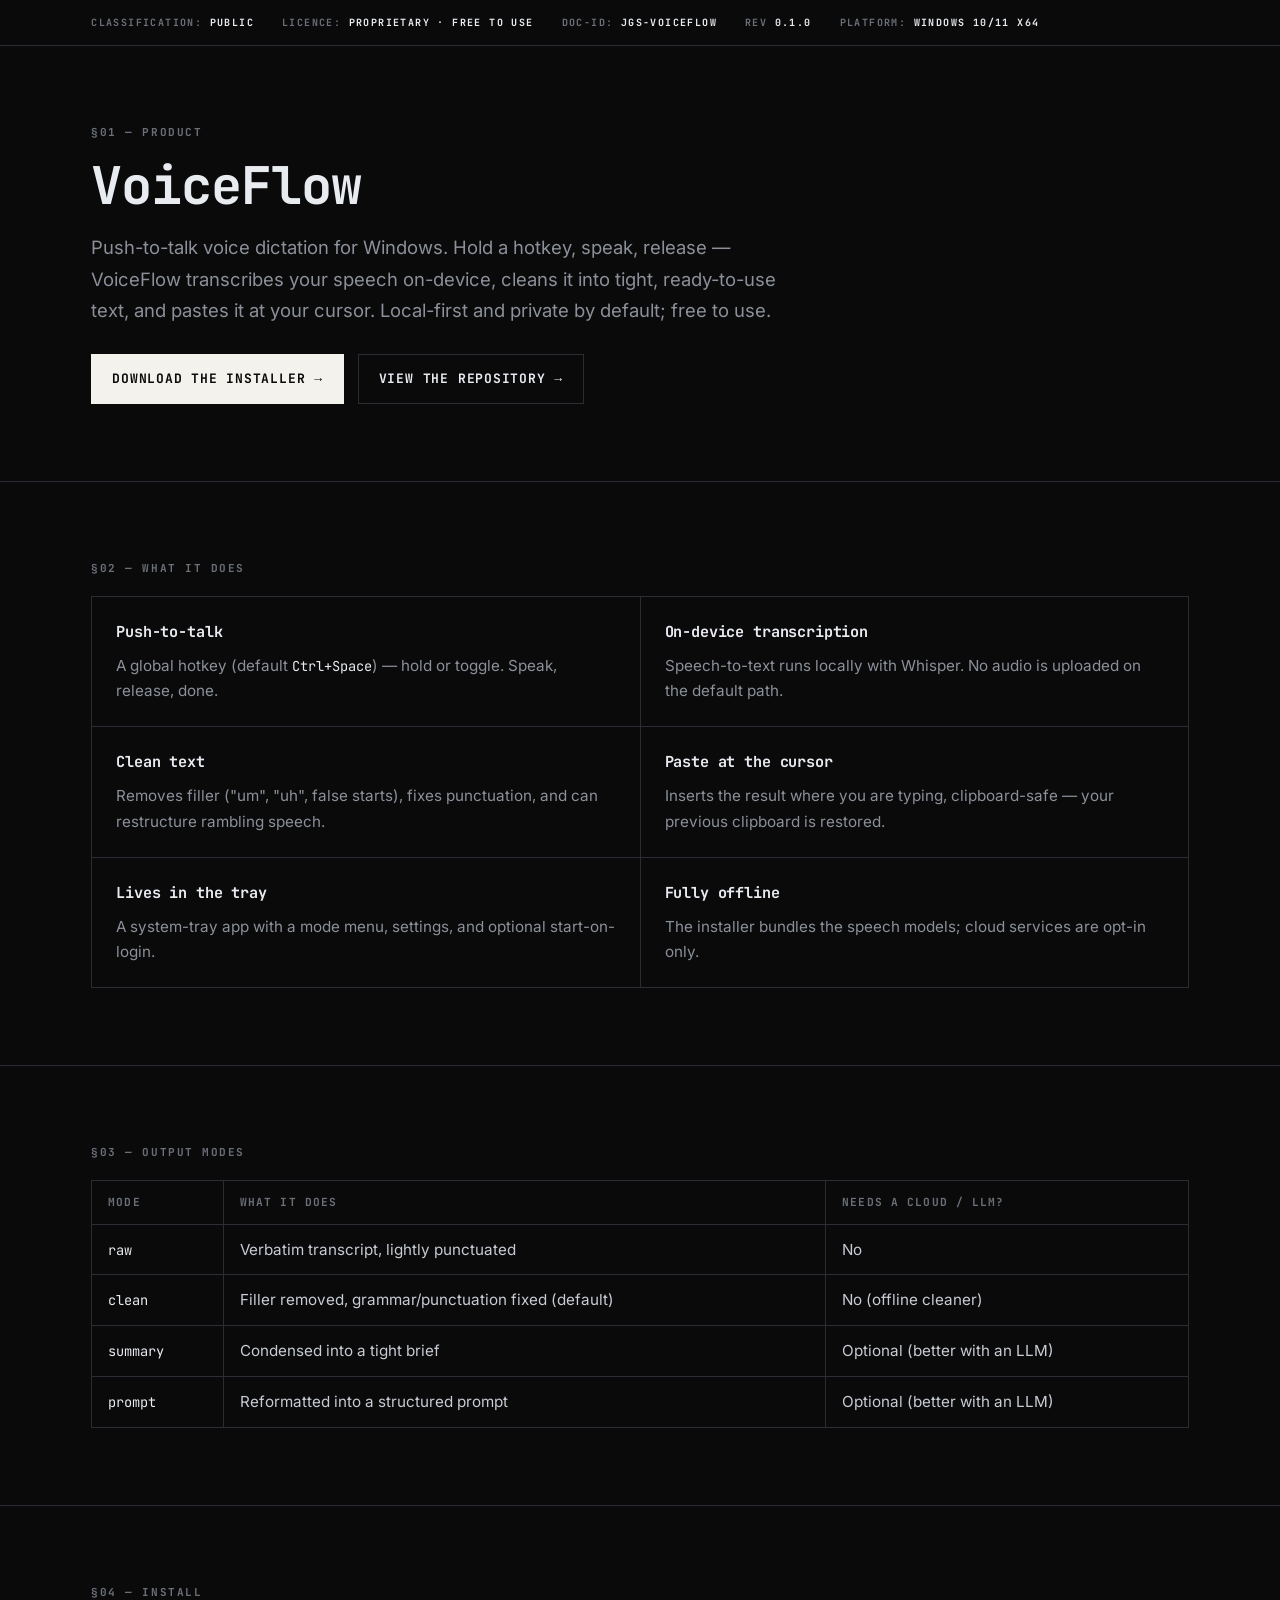
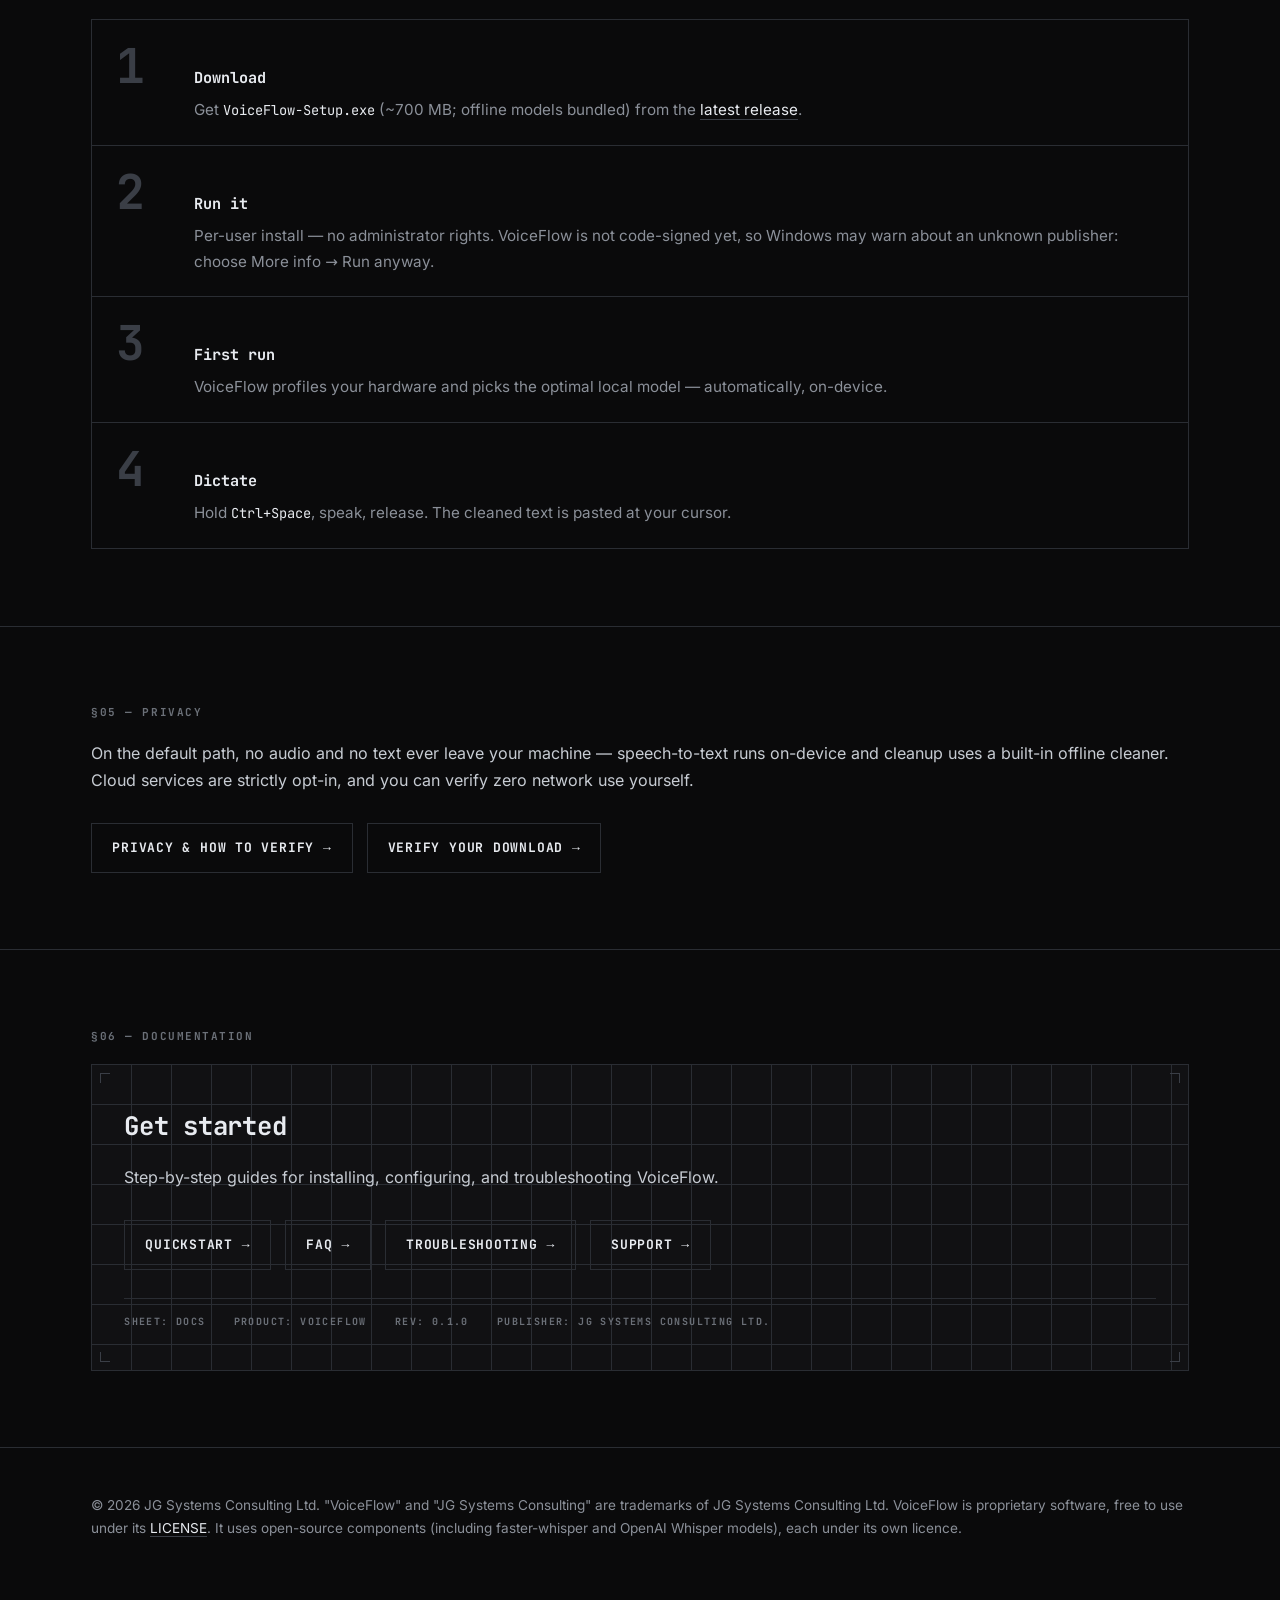
==== docs/index.html @ 6455afc3 "docs: self-host JetBrains Mono + Inter fonts on landing page (RR-B-20/24)" ====
<!doctype html>
<html lang="en">
<head>
<meta charset="utf-8">
<meta name="viewport" content="width=device-width, initial-scale=1">
<title>VoiceFlow — On-device push-to-talk voice dictation for Windows</title>
<meta name="description" content="VoiceFlow: push-to-talk voice dictation for Windows. Hold a hotkey, speak, release — transcribed on-device with Whisper and pasted at your cursor. Local-first, private, free to use.">
<link rel="canonical" href="https://jgsystemsconsulting.github.io/jgs-voiceflow/">
<meta property="og:type" content="website">
<meta property="og:title" content="VoiceFlow — On-device voice dictation for Windows">
<meta property="og:description" content="Hold a hotkey, speak, release. Transcribed locally, pasted at your cursor. Private by default, free to use.">
<meta property="og:url" content="https://jgsystemsconsulting.github.io/jgs-voiceflow/">
<meta name="twitter:card" content="summary">
<meta name="twitter:title" content="VoiceFlow — On-device voice dictation for Windows">
<meta name="twitter:description" content="Hold a hotkey, speak, release. Transcribed locally, pasted at your cursor. Private by default, free to use.">
<style>
  /* JGS brand & design system — dark engineering drafting-document aesthetic.
     Self-hosted fonts (JetBrains Mono + Inter, latin subset) under docs/fonts/ —
     no third-party assets / CDN / tracking. */
  @font-face { font-family: 'Inter'; font-style: normal; font-weight: 400; font-display: swap; src: url('./fonts/inter-400.woff2') format('woff2'); }
  @font-face { font-family: 'Inter'; font-style: normal; font-weight: 600; font-display: swap; src: url('./fonts/inter-600.woff2') format('woff2'); }
  @font-face { font-family: 'JetBrains Mono'; font-style: normal; font-weight: 400; font-display: swap; src: url('./fonts/jetbrains-mono-400.woff2') format('woff2'); }
  @font-face { font-family: 'JetBrains Mono'; font-style: normal; font-weight: 700; font-display: swap; src: url('./fonts/jetbrains-mono-700.woff2') format('woff2'); }
  :root {
    --ink: #0a0a0b; --ink-2: #111113; --ink-3: #16171a; --ink-4: #1e2024;
    --line: #2a2d33; --line-2: #3a3e46;
    --mute: #6b7078; --mute-2: #8b9099;
    --text: #c7ccd3; --text-hi: #e8ebf0;
    --paper: #f4f2ec; --paper-ink: #0a0a0b;
    --mono: 'JetBrains Mono', ui-monospace, 'SFMono-Regular', Menlo, Consolas, monospace;
    --sans: 'Inter', ui-sans-serif, system-ui, sans-serif;
    --pad-x: clamp(24px, 4vw, 80px); --pad-section: clamp(48px, 6vw, 96px);
  }
  * { box-sizing: border-box; }
  html { -webkit-text-size-adjust: 100%; }
  body {
    margin: 0; background: var(--ink); color: var(--text);
    font-family: var(--sans); font-size: 16px; line-height: 1.7;
  }
  .wrap { max-width: 1200px; margin: 0 auto; padding-left: var(--pad-x); padding-right: var(--pad-x); }
  a { color: var(--text-hi); text-decoration: none; border-bottom: 1px solid var(--line-2); }
  a:hover { border-bottom-color: var(--paper); }
  :focus-visible { outline: 2px solid var(--paper); outline-offset: 2px; }

  /* Masthead */
  .masthead { border-bottom: 1px solid var(--line); }
  .masthead .wrap {
    display: flex; flex-wrap: wrap; gap: 8px 28px; align-items: baseline;
    padding-top: 14px; padding-bottom: 14px;
    font-family: var(--mono); font-size: 0.625rem; font-weight: 700;
    letter-spacing: 0.14em; text-transform: uppercase; color: var(--mute);
  }
  .masthead b { color: var(--text-hi); font-weight: 700; }

  /* Sections */
  section { border-bottom: 1px solid var(--line); }
  .sec { padding-top: var(--pad-section); padding-bottom: var(--pad-section); }
  .label {
    font-family: var(--mono); font-size: 0.6875rem; font-weight: 700;
    letter-spacing: 0.14em; text-transform: uppercase; color: var(--mute);
    margin: 0 0 18px;
  }
  h1 {
    font-family: var(--mono); font-weight: 700; letter-spacing: -0.02em;
    font-size: clamp(2rem, 5vw, 3.25rem); line-height: 1.05; margin: 0 0 18px;
    color: var(--text-hi);
  }
  h2 {
    font-family: var(--mono); font-weight: 700; letter-spacing: -0.01em;
    font-size: clamp(1.25rem, 2.4vw, 1.6rem); margin: 0 0 14px; color: var(--text-hi);
  }
  .lede { font-size: clamp(1rem, 1.6vw, 1.15rem); color: var(--mute-2); max-width: 60ch; }
  p { color: var(--mute-2); }
  p.body { color: var(--text); }

  /* Buttons */
  .btns { display: flex; flex-wrap: wrap; gap: 14px; margin-top: 28px; }
  .btn {
    display: inline-flex; align-items: center; gap: 0.6em;
    font-family: var(--mono); font-weight: 700; letter-spacing: 0.06em;
    font-size: 0.8125rem; text-transform: uppercase;
    padding: 13px 20px; border: 1px solid var(--line); background: transparent;
    color: var(--text-hi);
  }
  .btn:hover { border-color: var(--paper); }
  .btn-primary { background: var(--paper); color: var(--paper-ink); border-color: var(--paper); }

  /* Grid-of-cells */
  .grid {
    display: grid; gap: 1px; background: var(--line);
    border: 1px solid var(--line); margin-top: 8px;
    grid-template-columns: repeat(2, 1fr);
  }
  .cell { background: var(--ink); padding: 22px 24px; }
  .cell h3 {
    font-family: var(--mono); font-weight: 700; font-size: 0.95rem;
    margin: 0 0 8px; color: var(--text-hi); letter-spacing: -0.01em;
  }
  .cell p { margin: 0; font-size: 0.95rem; }

  /* Numbered steps */
  .steps { display: grid; gap: 1px; background: var(--line); border: 1px solid var(--line); }
  .step { background: var(--ink); padding: 22px 24px; display: flex; gap: 20px; align-items: baseline; }
  .step .n { font-family: var(--mono); font-weight: 700; font-size: 3rem; line-height: 1; color: var(--line-2); min-width: 2ch; }
  .step .t h3 { font-family: var(--mono); font-weight: 700; font-size: 0.95rem; margin: 0 0 6px; color: var(--text-hi); }
  .step .t p { margin: 0; font-size: 0.95rem; }

  /* Drafting-sheet panel */
  .sheet {
    border: 1px solid var(--line); background: var(--ink-2);
    background-image:
      linear-gradient(var(--line) 1px, transparent 1px),
      linear-gradient(90deg, var(--line) 1px, transparent 1px);
    background-size: 40px 40px; background-position: -1px -1px;
    padding: 40px 32px; position: relative;
  }
  .sheet .corner { position: absolute; width: 10px; height: 10px; border: 1px solid var(--line-2); }
  .sheet .c-tl { top: 8px; left: 8px; border-right: 0; border-bottom: 0; }
  .sheet .c-tr { top: 8px; right: 8px; border-left: 0; border-bottom: 0; }
  .sheet .c-bl { bottom: 8px; left: 8px; border-right: 0; border-top: 0; }
  .sheet .c-br { bottom: 8px; right: 8px; border-left: 0; border-top: 0; }
  .titleblock {
    margin-top: 28px; border-top: 1px solid var(--line); padding-top: 14px;
    font-family: var(--mono); font-size: 0.625rem; font-weight: 700;
    letter-spacing: 0.14em; text-transform: uppercase; color: var(--mute);
    display: flex; flex-wrap: wrap; gap: 6px 28px;
  }

  table { border-collapse: collapse; width: 100%; margin-top: 8px; font-size: 0.95rem; }
  th, td { border: 1px solid var(--line); padding: 12px 16px; text-align: left; vertical-align: top; }
  th { font-family: var(--mono); font-weight: 700; font-size: 0.7rem; letter-spacing: 0.1em; text-transform: uppercase; color: var(--mute); }
  td code, p code, .step code { font-family: var(--mono); font-size: 0.9em; color: var(--text-hi); }

  footer { color: var(--mute); font-size: 0.85rem; }
  footer .wrap { padding-top: 32px; padding-bottom: 48px; }

  @media (max-width: 860px) {
    .grid { grid-template-columns: 1fr; }
    .step { flex-direction: column; gap: 6px; }
    .step .n { font-size: 2rem; }
  }
  @media (prefers-reduced-motion: reduce) {
    * { transition: none !important; animation: none !important; }
  }
</style>
</head>
<body>

<header class="masthead">
  <div class="wrap">
    <span>CLASSIFICATION: <b>PUBLIC</b></span>
    <span>LICENCE: <b>PROPRIETARY · FREE TO USE</b></span>
    <span>DOC-ID: <b>JGS-VOICEFLOW</b></span>
    <span>REV <b>0.1.0</b></span>
    <span>PLATFORM: <b>WINDOWS 10/11 x64</b></span>
  </div>
</header>

<main>
  <section>
    <div class="wrap sec">
      <p class="label">§01 — Product</p>
      <h1>VoiceFlow</h1>
      <p class="lede">Push-to-talk voice dictation for Windows. Hold a hotkey, speak, release —
      VoiceFlow transcribes your speech on-device, cleans it into tight, ready-to-use text, and
      pastes it at your cursor. Local-first and private by default; free to use.</p>
      <div class="btns">
        <a class="btn btn-primary" href="https://github.com/jgsystemsconsulting/jgs-voiceflow/releases/latest">Download the installer →</a>
        <a class="btn" href="https://github.com/jgsystemsconsulting/jgs-voiceflow">View the repository →</a>
      </div>
    </div>
  </section>

  <section>
    <div class="wrap sec">
      <p class="label">§02 — What it does</p>
      <div class="grid">
        <div class="cell"><h3>Push-to-talk</h3><p>A global hotkey (default <code>Ctrl+Space</code>) — hold or toggle. Speak, release, done.</p></div>
        <div class="cell"><h3>On-device transcription</h3><p>Speech-to-text runs locally with Whisper. No audio is uploaded on the default path.</p></div>
        <div class="cell"><h3>Clean text</h3><p>Removes filler ("um", "uh", false starts), fixes punctuation, and can restructure rambling speech.</p></div>
        <div class="cell"><h3>Paste at the cursor</h3><p>Inserts the result where you are typing, clipboard-safe — your previous clipboard is restored.</p></div>
        <div class="cell"><h3>Lives in the tray</h3><p>A system-tray app with a mode menu, settings, and optional start-on-login.</p></div>
        <div class="cell"><h3>Fully offline</h3><p>The installer bundles the speech models; cloud services are opt-in only.</p></div>
      </div>
    </div>
  </section>

  <section>
    <div class="wrap sec">
      <p class="label">§03 — Output modes</p>
      <table>
        <thead><tr><th>Mode</th><th>What it does</th><th>Needs a cloud / LLM?</th></tr></thead>
        <tbody>
          <tr><td><code>raw</code></td><td>Verbatim transcript, lightly punctuated</td><td>No</td></tr>
          <tr><td><code>clean</code></td><td>Filler removed, grammar/punctuation fixed (default)</td><td>No (offline cleaner)</td></tr>
          <tr><td><code>summary</code></td><td>Condensed into a tight brief</td><td>Optional (better with an LLM)</td></tr>
          <tr><td><code>prompt</code></td><td>Reformatted into a structured prompt</td><td>Optional (better with an LLM)</td></tr>
        </tbody>
      </table>
    </div>
  </section>

  <section>
    <div class="wrap sec">
      <p class="label">§04 — Install</p>
      <div class="steps">
        <div class="step"><span class="n">1</span><div class="t"><h3>Download</h3><p>Get <code>VoiceFlow-Setup.exe</code> (~700 MB; offline models bundled) from the <a href="https://github.com/jgsystemsconsulting/jgs-voiceflow/releases/latest">latest release</a>.</p></div></div>
        <div class="step"><span class="n">2</span><div class="t"><h3>Run it</h3><p>Per-user install — no administrator rights. VoiceFlow is not code-signed yet, so Windows may warn about an unknown publisher: choose More info → Run anyway.</p></div></div>
        <div class="step"><span class="n">3</span><div class="t"><h3>First run</h3><p>VoiceFlow profiles your hardware and picks the optimal local model — automatically, on-device.</p></div></div>
        <div class="step"><span class="n">4</span><div class="t"><h3>Dictate</h3><p>Hold <code>Ctrl+Space</code>, speak, release. The cleaned text is pasted at your cursor.</p></div></div>
      </div>
    </div>
  </section>

  <section>
    <div class="wrap sec">
      <p class="label">§05 — Privacy</p>
      <p class="body">On the default path, no audio and no text ever leave your machine — speech-to-text
      runs on-device and cleanup uses a built-in offline cleaner. Cloud services are strictly opt-in,
      and you can verify zero network use yourself.</p>
      <div class="btns">
        <a class="btn" href="https://github.com/jgsystemsconsulting/jgs-voiceflow/blob/main/docs/privacy.md">Privacy &amp; how to verify →</a>
        <a class="btn" href="https://github.com/jgsystemsconsulting/jgs-voiceflow/blob/main/docs/verifying-downloads.md">Verify your download →</a>
      </div>
    </div>
  </section>

  <section>
    <div class="wrap sec">
      <p class="label">§06 — Documentation</p>
      <div class="sheet">
        <span class="corner c-tl"></span><span class="corner c-tr"></span>
        <span class="corner c-bl"></span><span class="corner c-br"></span>
        <h2>Get started</h2>
        <p class="body">Step-by-step guides for installing, configuring, and troubleshooting VoiceFlow.</p>
        <div class="btns">
          <a class="btn" href="https://github.com/jgsystemsconsulting/jgs-voiceflow/blob/main/docs/quickstart.md">Quickstart →</a>
          <a class="btn" href="https://github.com/jgsystemsconsulting/jgs-voiceflow/blob/main/docs/faq.md">FAQ →</a>
          <a class="btn" href="https://github.com/jgsystemsconsulting/jgs-voiceflow/blob/main/docs/troubleshooting.md">Troubleshooting →</a>
          <a class="btn" href="https://github.com/jgsystemsconsulting/jgs-voiceflow/blob/main/SUPPORT.md">Support →</a>
        </div>
        <div class="titleblock">
          <span>SHEET: DOCS</span><span>PRODUCT: VOICEFLOW</span><span>REV: 0.1.0</span>
          <span>PUBLISHER: JG SYSTEMS CONSULTING LTD.</span>
        </div>
      </div>
    </div>
  </section>
</main>

<footer>
  <div class="wrap">
    <p>&copy; 2026 JG Systems Consulting Ltd. "VoiceFlow" and "JG Systems Consulting" are trademarks
    of JG Systems Consulting Ltd. VoiceFlow is proprietary software, free to use under its
    <a href="https://github.com/jgsystemsconsulting/jgs-voiceflow/blob/main/LICENSE">LICENSE</a>.
    It uses open-source components (including faster-whisper and OpenAI Whisper models), each under
    its own licence.</p>
  </div>
</footer>

</body>
</html>
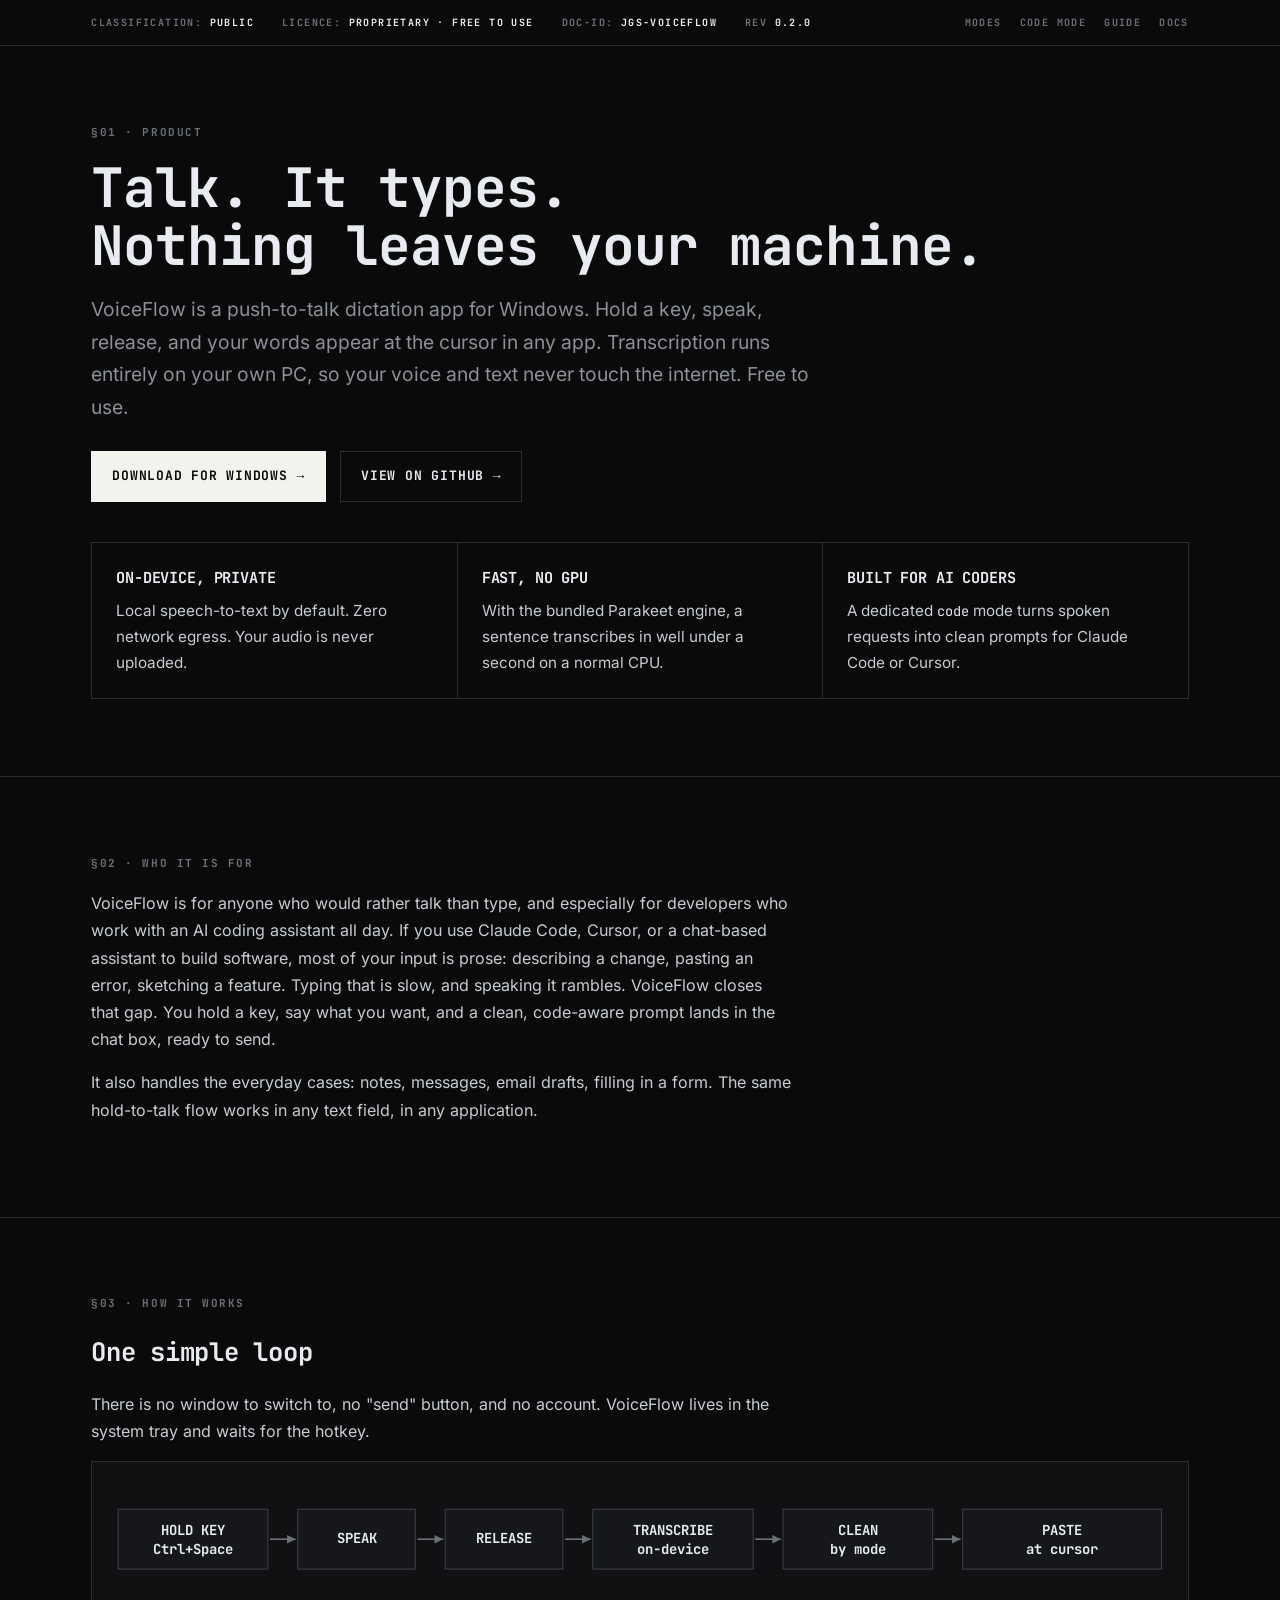
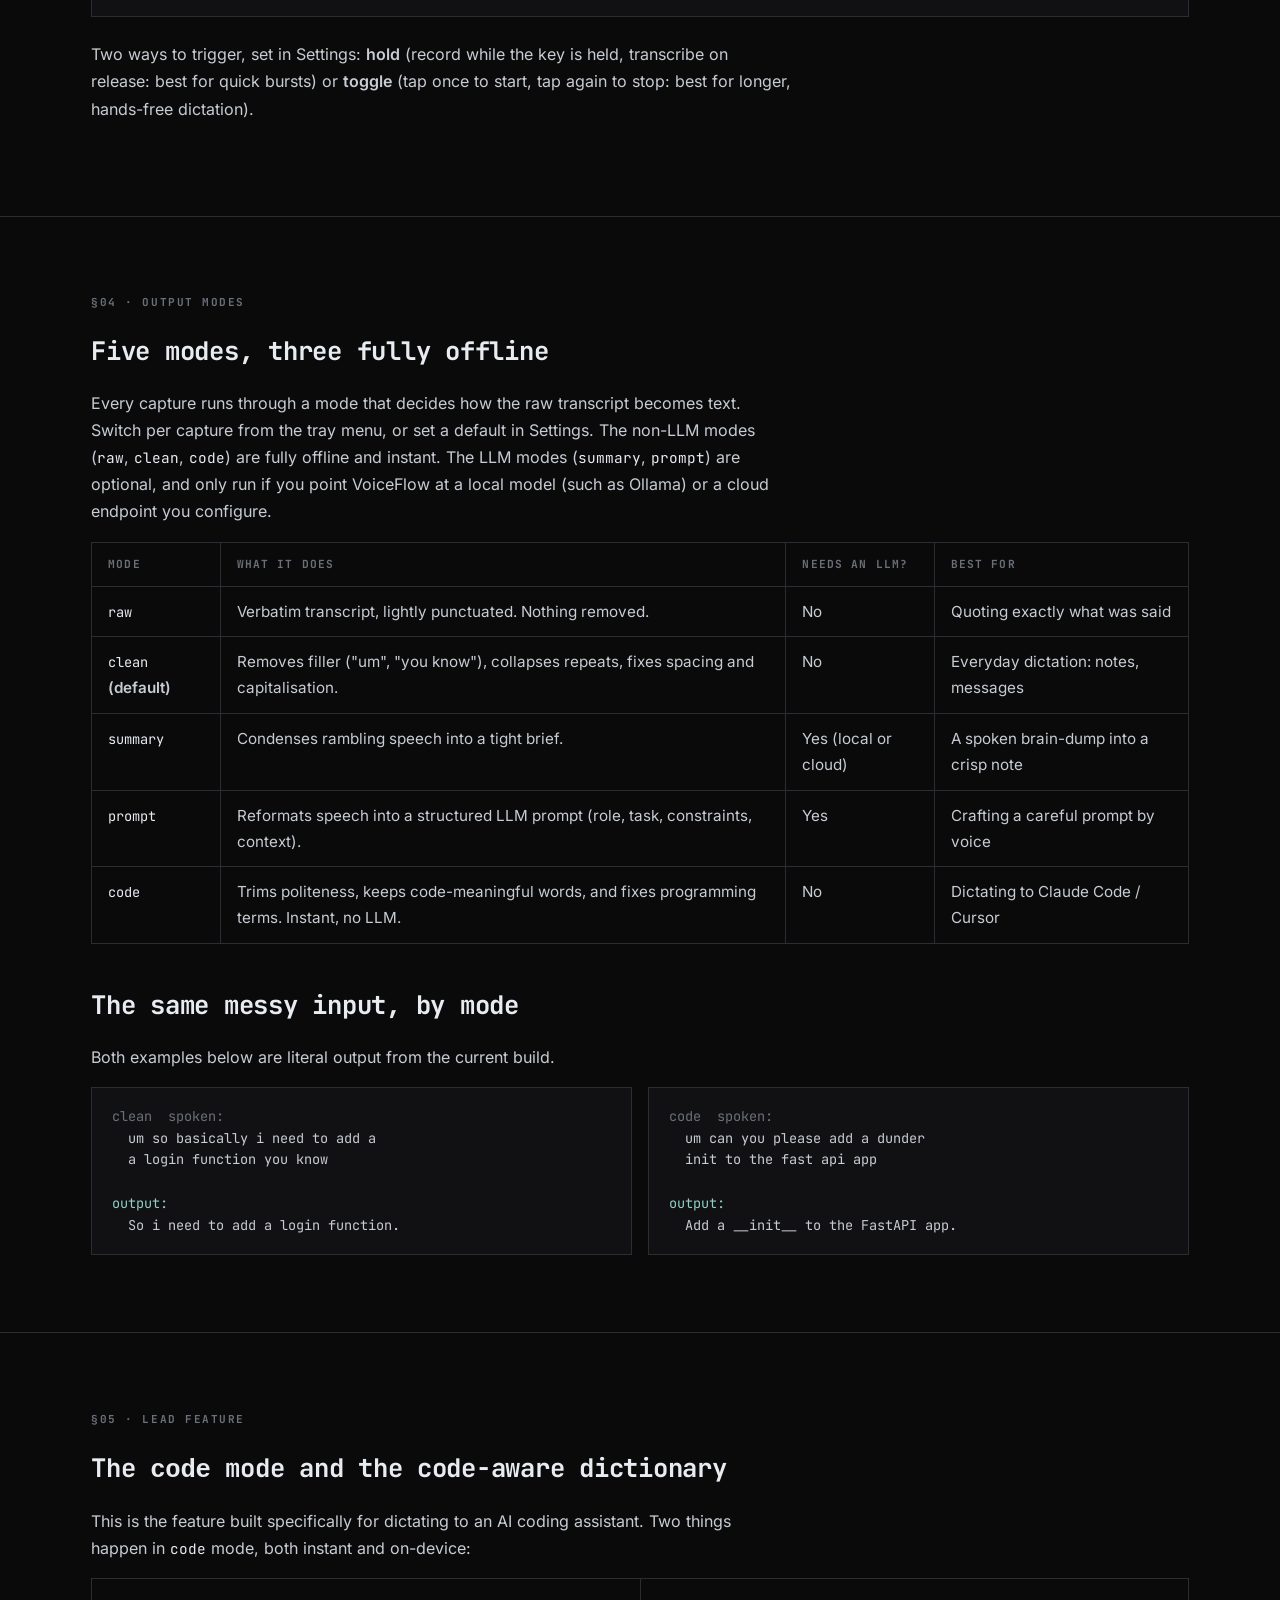
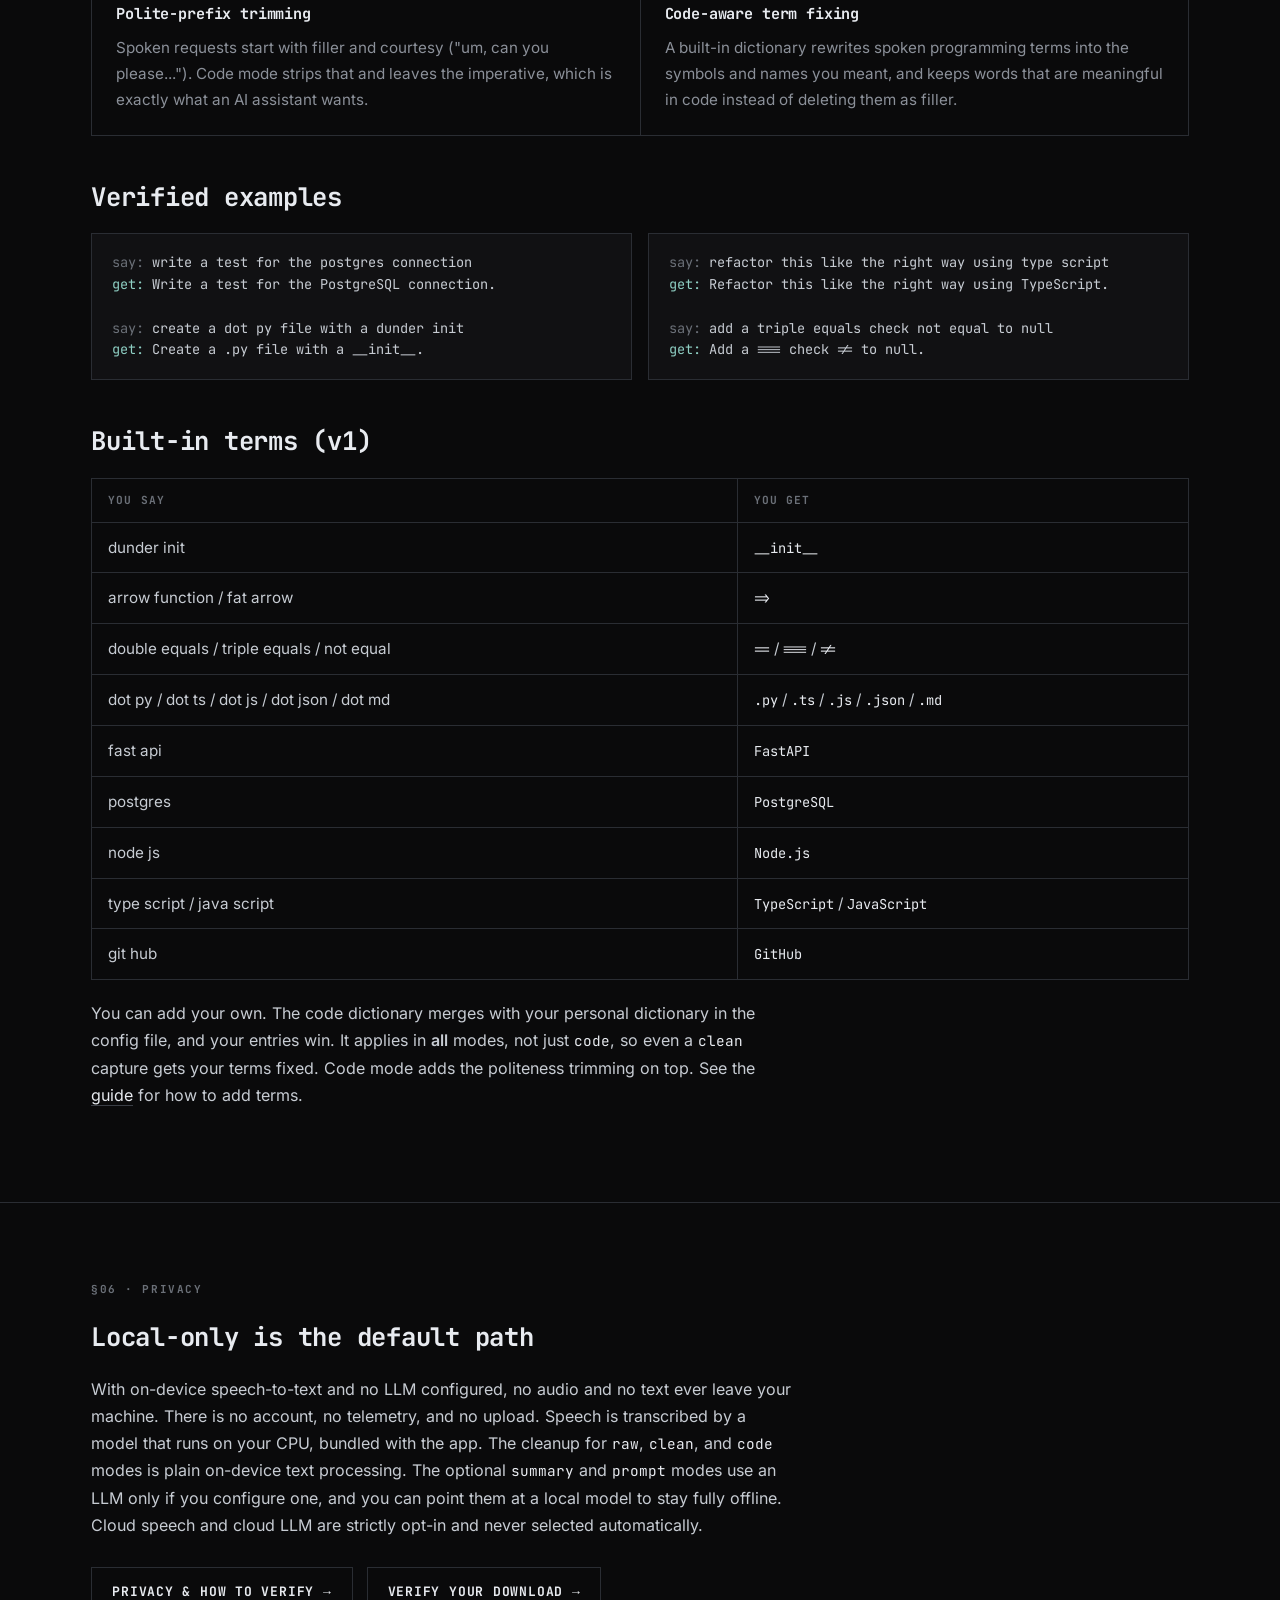
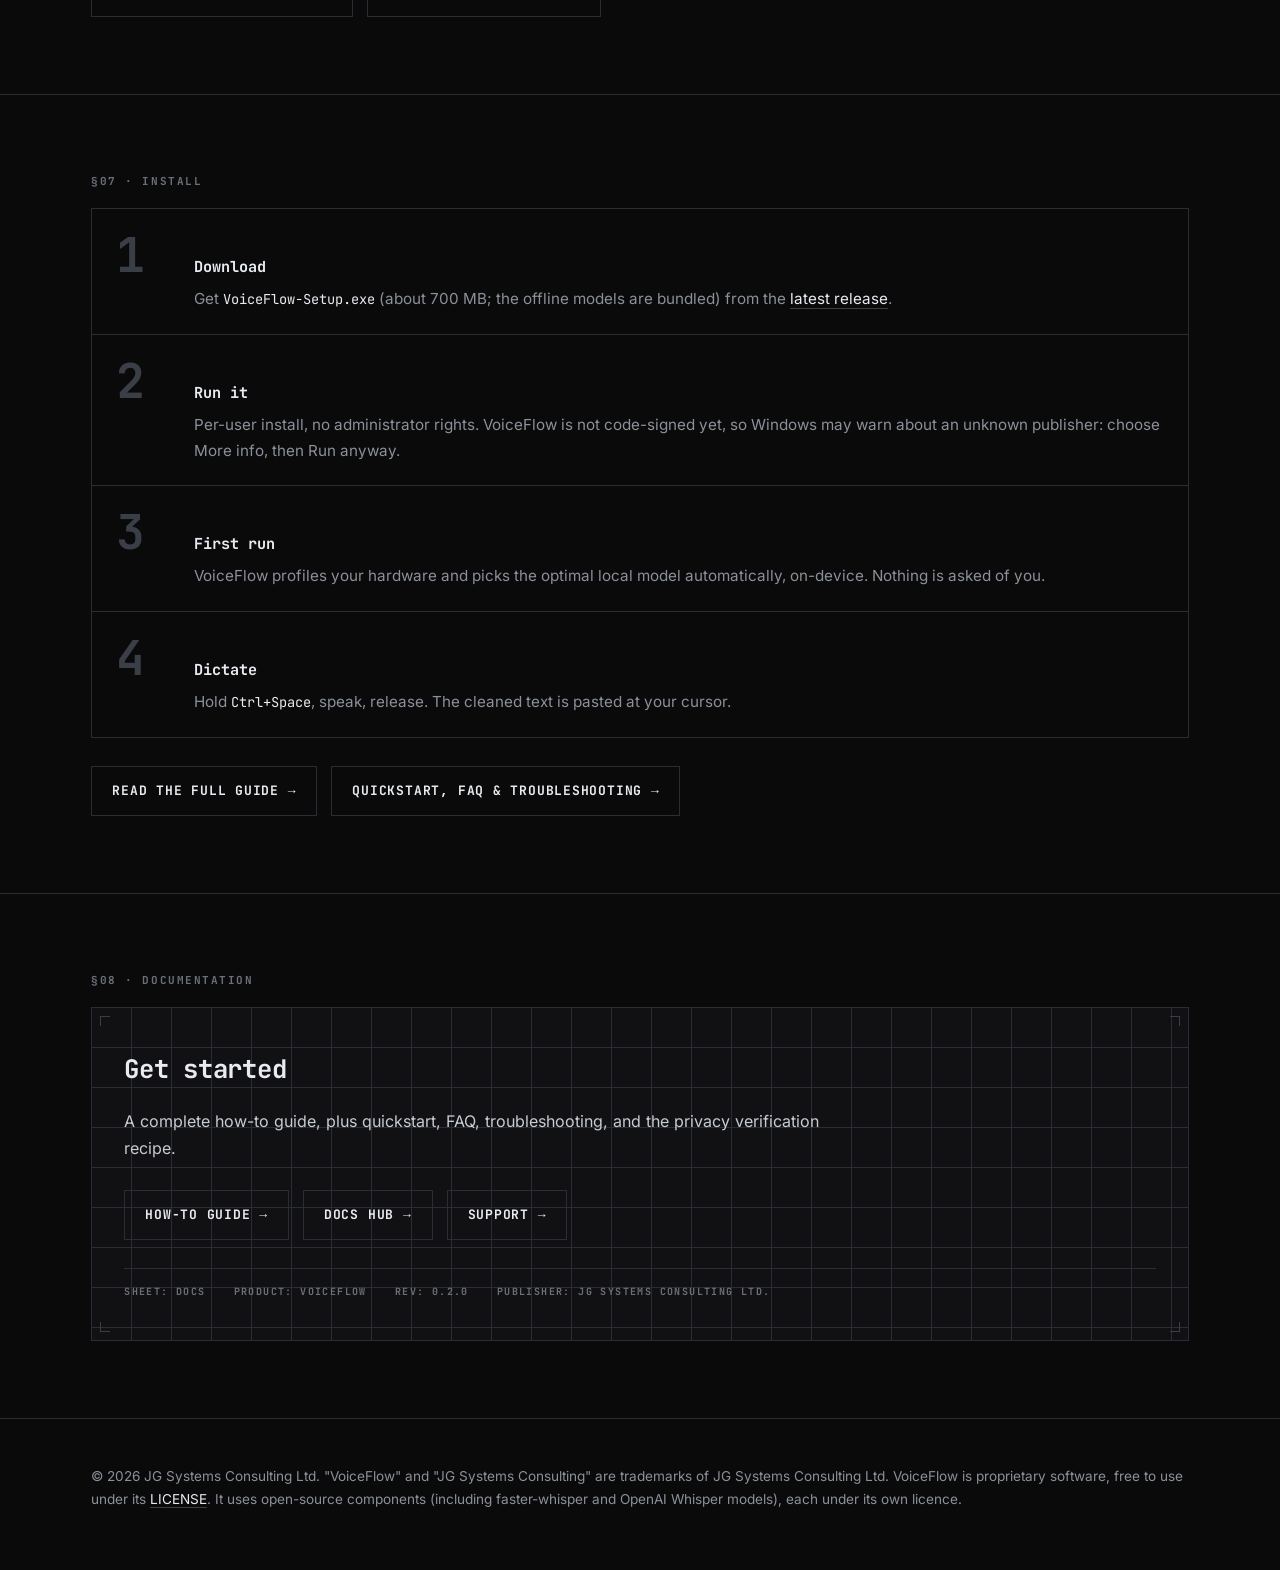
==== commit 6fc7d126: "docs: refresh website for v0.2.0 (code mode), add guide + docs hub, de-slop - Rebuild landing page f" ====
--- a/docs/index.html
+++ b/docs/index.html
@@ -3,19 +3,36 @@
 <head>
 <meta charset="utf-8">
 <meta name="viewport" content="width=device-width, initial-scale=1">
-<title>VoiceFlow — On-device push-to-talk voice dictation for Windows</title>
-<meta name="description" content="VoiceFlow: push-to-talk voice dictation for Windows. Hold a hotkey, speak, release — transcribed on-device with Whisper and pasted at your cursor. Local-first, private, free to use.">
+<title>VoiceFlow: private on-device voice dictation for Windows</title>
+<meta name="description" content="Push-to-talk dictation for Windows. On-device speech-to-text, zero egress, and a code mode that turns speech into clean prompts for AI coding assistants.">
+<!-- Inline data-URI favicon (no external request): square "V" mark in brand ink/paper. -->
+<link rel="icon" href="data:image/svg+xml,%3Csvg xmlns='http://www.w3.org/2000/svg' viewBox='0 0 32 32'%3E%3Crect width='32' height='32' fill='%230a0a0b'/%3E%3Ctext x='16' y='23' font-family='monospace' font-size='22' font-weight='700' fill='%23f4f2ec' text-anchor='middle'%3EV%3C/text%3E%3C/svg%3E">
 <link rel="canonical" href="https://jgsystemsconsulting.github.io/jgs-voiceflow/">
 <meta property="og:type" content="website">
-<meta property="og:title" content="VoiceFlow — On-device voice dictation for Windows">
-<meta property="og:description" content="Hold a hotkey, speak, release. Transcribed locally, pasted at your cursor. Private by default, free to use.">
+<meta property="og:title" content="VoiceFlow: on-device voice dictation for Windows">
+<meta property="og:description" content="Talk, it types, nothing leaves your machine. On-device dictation with a code mode for Claude Code and Cursor.">
 <meta property="og:url" content="https://jgsystemsconsulting.github.io/jgs-voiceflow/">
 <meta name="twitter:card" content="summary">
-<meta name="twitter:title" content="VoiceFlow — On-device voice dictation for Windows">
-<meta name="twitter:description" content="Hold a hotkey, speak, release. Transcribed locally, pasted at your cursor. Private by default, free to use.">
+<meta name="twitter:title" content="VoiceFlow: on-device voice dictation for Windows">
+<meta name="twitter:description" content="Talk, it types, nothing leaves your machine. On-device dictation with a code mode for Claude Code and Cursor.">
+<script type="application/ld+json">
+{
+  "@context": "https://schema.org",
+  "@type": "SoftwareApplication",
+  "name": "VoiceFlow",
+  "applicationCategory": "UtilitiesApplication",
+  "operatingSystem": "Windows 10, Windows 11 (64-bit)",
+  "description": "Push-to-talk voice dictation for Windows. Hold a hotkey, speak, release: VoiceFlow transcribes on-device, cleans the text, and pastes it at your cursor. Local-first and private by default, with a code mode for dictating to AI coding assistants. Free to use.",
+  "url": "https://jgsystemsconsulting.github.io/jgs-voiceflow/",
+  "downloadUrl": "https://github.com/jgsystemsconsulting/jgs-voiceflow/releases/latest",
+  "softwareVersion": "0.2.0",
+  "offers": { "@type": "Offer", "price": "0", "priceCurrency": "USD" },
+  "publisher": { "@type": "Organization", "name": "JG Systems Consulting Ltd." }
+}
+</script>
 <style>
-  /* JGS brand & design system — dark engineering drafting-document aesthetic.
-     Self-hosted fonts (JetBrains Mono + Inter, latin subset) under docs/fonts/ —
+  /* JGS brand & design system: dark engineering drafting-document aesthetic.
+     Self-hosted fonts (JetBrains Mono + Inter, latin subset) under docs/fonts/:
      no third-party assets / CDN / tracking. */
   @font-face { font-family: 'Inter'; font-style: normal; font-weight: 400; font-display: swap; src: url('./fonts/inter-400.woff2') format('woff2'); }
   @font-face { font-family: 'Inter'; font-style: normal; font-weight: 600; font-display: swap; src: url('./fonts/inter-600.woff2') format('woff2'); }
@@ -27,12 +44,13 @@
     --mute: #6b7078; --mute-2: #8b9099;
     --text: #c7ccd3; --text-hi: #e8ebf0;
     --paper: #f4f2ec; --paper-ink: #0a0a0b;
+    --accent: #8fd0c4;
     --mono: 'JetBrains Mono', ui-monospace, 'SFMono-Regular', Menlo, Consolas, monospace;
     --sans: 'Inter', ui-sans-serif, system-ui, sans-serif;
     --pad-x: clamp(24px, 4vw, 80px); --pad-section: clamp(48px, 6vw, 96px);
   }
   * { box-sizing: border-box; }
-  html { -webkit-text-size-adjust: 100%; }
+  html { -webkit-text-size-adjust: 100%; scroll-behavior: smooth; }
   body {
     margin: 0; background: var(--ink); color: var(--text);
     font-family: var(--sans); font-size: 16px; line-height: 1.7;
@@ -41,6 +59,8 @@
   a { color: var(--text-hi); text-decoration: none; border-bottom: 1px solid var(--line-2); }
   a:hover { border-bottom-color: var(--paper); }
   :focus-visible { outline: 2px solid var(--paper); outline-offset: 2px; }
+  .skip { position: absolute; left: -9999px; }
+  .skip:focus { left: var(--pad-x); top: 10px; z-index: 10; background: var(--paper); color: var(--paper-ink); padding: 8px 14px; border: 0; }
 
   /* Masthead */
   .masthead { border-bottom: 1px solid var(--line); }
@@ -51,6 +71,9 @@
     letter-spacing: 0.14em; text-transform: uppercase; color: var(--mute);
   }
   .masthead b { color: var(--text-hi); font-weight: 700; }
+  .masthead .nav { margin-left: auto; display: flex; gap: 18px; }
+  .masthead .nav a { border: 0; color: var(--mute); }
+  .masthead .nav a:hover { color: var(--text-hi); }
 
   /* Sections */
   section { border-bottom: 1px solid var(--line); }
@@ -62,16 +85,16 @@
   }
   h1 {
     font-family: var(--mono); font-weight: 700; letter-spacing: -0.02em;
-    font-size: clamp(2rem, 5vw, 3.25rem); line-height: 1.05; margin: 0 0 18px;
+    font-size: clamp(2rem, 5vw, 3.4rem); line-height: 1.05; margin: 0 0 18px;
     color: var(--text-hi);
   }
   h2 {
     font-family: var(--mono); font-weight: 700; letter-spacing: -0.01em;
     font-size: clamp(1.25rem, 2.4vw, 1.6rem); margin: 0 0 14px; color: var(--text-hi);
   }
-  .lede { font-size: clamp(1rem, 1.6vw, 1.15rem); color: var(--mute-2); max-width: 60ch; }
+  .lede { font-size: clamp(1.05rem, 1.6vw, 1.2rem); color: var(--mute-2); max-width: 62ch; }
   p { color: var(--mute-2); }
-  p.body { color: var(--text); }
+  p.body { color: var(--text); max-width: 70ch; }
 
   /* Buttons */
   .btns { display: flex; flex-wrap: wrap; gap: 14px; margin-top: 28px; }
@@ -85,17 +108,24 @@
   .btn:hover { border-color: var(--paper); }
   .btn-primary { background: var(--paper); color: var(--paper-ink); border-color: var(--paper); }
 
+  /* Proof-point row under the hero */
+  .proof { display: grid; gap: 1px; background: var(--line); border: 1px solid var(--line); margin-top: 40px; grid-template-columns: repeat(3, 1fr); }
+  .proof .cell { background: var(--ink); padding: 22px 24px; }
+  .proof h3 { font-family: var(--mono); font-weight: 700; font-size: 0.8rem; letter-spacing: 0.04em; text-transform: uppercase; margin: 0 0 8px; color: var(--accent); }
+  .proof p { margin: 0; font-size: 0.92rem; color: var(--text); }
+
+  /* Pipeline diagram */
+  .pipe { margin-top: 8px; border: 1px solid var(--line); background: var(--ink-2); padding: 28px 24px; overflow-x: auto; }
+  .pipe svg { display: block; width: 100%; min-width: 560px; height: auto; }
+  .pipe .pbox { fill: var(--ink-3); stroke: var(--line-2); }
+  .pipe .ptext { fill: var(--text-hi); font-family: var(--mono); font-size: 13px; font-weight: 700; }
+  .pipe .parrow { stroke: var(--mute); stroke-width: 1.5; fill: none; }
+  .pipe .phead { fill: var(--mute); }
+
   /* Grid-of-cells */
-  .grid {
-    display: grid; gap: 1px; background: var(--line);
-    border: 1px solid var(--line); margin-top: 8px;
-    grid-template-columns: repeat(2, 1fr);
-  }
+  .grid { display: grid; gap: 1px; background: var(--line); border: 1px solid var(--line); margin-top: 8px; grid-template-columns: repeat(2, 1fr); }
   .cell { background: var(--ink); padding: 22px 24px; }
-  .cell h3 {
-    font-family: var(--mono); font-weight: 700; font-size: 0.95rem;
-    margin: 0 0 8px; color: var(--text-hi); letter-spacing: -0.01em;
-  }
+  .cell h3 { font-family: var(--mono); font-weight: 700; font-size: 0.95rem; margin: 0 0 8px; color: var(--text-hi); letter-spacing: -0.01em; }
   .cell p { margin: 0; font-size: 0.95rem; }
 
   /* Numbered steps */
@@ -104,6 +134,16 @@
   .step .n { font-family: var(--mono); font-weight: 700; font-size: 3rem; line-height: 1; color: var(--line-2); min-width: 2ch; }
   .step .t h3 { font-family: var(--mono); font-weight: 700; font-size: 0.95rem; margin: 0 0 6px; color: var(--text-hi); }
   .step .t p { margin: 0; font-size: 0.95rem; }
+
+  /* Code transcript blocks (spoken -> output) */
+  .xform { display: grid; gap: 16px; margin-top: 8px; grid-template-columns: repeat(2, 1fr); }
+  .xform pre {
+    margin: 0; font-family: var(--mono); font-size: 0.85rem; line-height: 1.6;
+    background: var(--ink-2); border: 1px solid var(--line); padding: 18px 20px;
+    white-space: pre-wrap; word-break: break-word; color: var(--text);
+  }
+  .xform .said { color: var(--mute); }
+  .xform .got { color: var(--accent); }
 
   /* Drafting-sheet panel */
   .sheet {
@@ -129,95 +169,209 @@
   table { border-collapse: collapse; width: 100%; margin-top: 8px; font-size: 0.95rem; }
   th, td { border: 1px solid var(--line); padding: 12px 16px; text-align: left; vertical-align: top; }
   th { font-family: var(--mono); font-weight: 700; font-size: 0.7rem; letter-spacing: 0.1em; text-transform: uppercase; color: var(--mute); }
-  td code, p code, .step code { font-family: var(--mono); font-size: 0.9em; color: var(--text-hi); }
+  td code, p code, .step code, li code { font-family: var(--mono); font-size: 0.9em; color: var(--text-hi); }
 
   footer { color: var(--mute); font-size: 0.85rem; }
   footer .wrap { padding-top: 32px; padding-bottom: 48px; }
 
   @media (max-width: 860px) {
-    .grid { grid-template-columns: 1fr; }
+    .grid, .proof, .xform { grid-template-columns: 1fr; }
     .step { flex-direction: column; gap: 6px; }
     .step .n { font-size: 2rem; }
   }
   @media (prefers-reduced-motion: reduce) {
+    html { scroll-behavior: auto; }
     * { transition: none !important; animation: none !important; }
   }
 </style>
 </head>
 <body>
+<a class="skip" href="#main">Skip to content</a>
 
 <header class="masthead">
   <div class="wrap">
     <span>CLASSIFICATION: <b>PUBLIC</b></span>
     <span>LICENCE: <b>PROPRIETARY · FREE TO USE</b></span>
     <span>DOC-ID: <b>JGS-VOICEFLOW</b></span>
-    <span>REV <b>0.1.0</b></span>
-    <span>PLATFORM: <b>WINDOWS 10/11 x64</b></span>
+    <span>REV <b>0.2.0</b></span>
+    <nav class="nav" aria-label="Primary">
+      <a href="#modes">Modes</a>
+      <a href="#code">Code mode</a>
+      <a href="guide.html">Guide</a>
+      <a href="docs.html">Docs</a>
+    </nav>
   </div>
 </header>
 
-<main>
-  <section>
-    <div class="wrap sec">
-      <p class="label">§01 — Product</p>
-      <h1>VoiceFlow</h1>
-      <p class="lede">Push-to-talk voice dictation for Windows. Hold a hotkey, speak, release —
-      VoiceFlow transcribes your speech on-device, cleans it into tight, ready-to-use text, and
-      pastes it at your cursor. Local-first and private by default; free to use.</p>
+<main id="main">
+  <section>
+    <div class="wrap sec">
+      <p class="label">§01 · Product</p>
+      <h1>Talk. It types.<br>Nothing leaves your machine.</h1>
+      <p class="lede">VoiceFlow is a push-to-talk dictation app for Windows. Hold a key, speak,
+      release, and your words appear at the cursor in any app. Transcription runs entirely on your
+      own PC, so your voice and text never touch the internet. Free to use.</p>
       <div class="btns">
-        <a class="btn btn-primary" href="https://github.com/jgsystemsconsulting/jgs-voiceflow/releases/latest">Download the installer →</a>
-        <a class="btn" href="https://github.com/jgsystemsconsulting/jgs-voiceflow">View the repository →</a>
-      </div>
-    </div>
-  </section>
-
-  <section>
-    <div class="wrap sec">
-      <p class="label">§02 — What it does</p>
-      <div class="grid">
-        <div class="cell"><h3>Push-to-talk</h3><p>A global hotkey (default <code>Ctrl+Space</code>) — hold or toggle. Speak, release, done.</p></div>
-        <div class="cell"><h3>On-device transcription</h3><p>Speech-to-text runs locally with Whisper. No audio is uploaded on the default path.</p></div>
-        <div class="cell"><h3>Clean text</h3><p>Removes filler ("um", "uh", false starts), fixes punctuation, and can restructure rambling speech.</p></div>
-        <div class="cell"><h3>Paste at the cursor</h3><p>Inserts the result where you are typing, clipboard-safe — your previous clipboard is restored.</p></div>
-        <div class="cell"><h3>Lives in the tray</h3><p>A system-tray app with a mode menu, settings, and optional start-on-login.</p></div>
-        <div class="cell"><h3>Fully offline</h3><p>The installer bundles the speech models; cloud services are opt-in only.</p></div>
-      </div>
-    </div>
-  </section>
-
-  <section>
-    <div class="wrap sec">
-      <p class="label">§03 — Output modes</p>
+        <a class="btn btn-primary" href="https://github.com/jgsystemsconsulting/jgs-voiceflow/releases/latest">Download for Windows →</a>
+        <a class="btn" href="https://github.com/jgsystemsconsulting/jgs-voiceflow">View on GitHub →</a>
+      </div>
+      <div class="proof">
+        <div class="cell"><h3>On-device, private</h3><p>Local speech-to-text by default. Zero network egress. Your audio is never uploaded.</p></div>
+        <div class="cell"><h3>Fast, no GPU</h3><p>With the bundled Parakeet engine, a sentence transcribes in well under a second on a normal CPU.</p></div>
+        <div class="cell"><h3>Built for AI coders</h3><p>A dedicated <code>code</code> mode turns spoken requests into clean prompts for Claude Code or Cursor.</p></div>
+      </div>
+    </div>
+  </section>
+
+  <section>
+    <div class="wrap sec">
+      <p class="label">§02 · Who it is for</p>
+      <p class="body">VoiceFlow is for anyone who would rather talk than type, and especially for
+      developers who work with an AI coding assistant all day. If you use Claude Code, Cursor, or a
+      chat-based assistant to build software, most of your input is prose: describing a change,
+      pasting an error, sketching a feature. Typing that is slow, and speaking it rambles. VoiceFlow
+      closes that gap. You hold a key, say what you want, and a clean, code-aware prompt lands in the
+      chat box, ready to send.</p>
+      <p class="body">It also handles the everyday cases: notes, messages, email drafts, filling in
+      a form. The same hold-to-talk flow works in any text field, in any application.</p>
+    </div>
+  </section>
+
+  <section>
+    <div class="wrap sec">
+      <p class="label">§03 · How it works</p>
+      <h2>One simple loop</h2>
+      <p class="body">There is no window to switch to, no "send" button, and no account. VoiceFlow
+      lives in the system tray and waits for the hotkey.</p>
+      <div class="pipe" role="img" aria-label="Pipeline: hold the hotkey, speak, release, transcribe on-device, clean by mode, paste at the cursor.">
+        <svg viewBox="0 0 980 92" xmlns="http://www.w3.org/2000/svg">
+          <!-- boxes -->
+          <g class="ptext" text-anchor="middle">
+            <rect class="pbox" x="2"   y="18" width="140" height="56"/>
+            <text x="72"  y="42">HOLD KEY</text><text x="72"  y="60">Ctrl+Space</text>
+            <rect class="pbox" x="170" y="18" width="110" height="56"/>
+            <text x="225" y="50">SPEAK</text>
+            <rect class="pbox" x="308" y="18" width="110" height="56"/>
+            <text x="363" y="50">RELEASE</text>
+            <rect class="pbox" x="446" y="18" width="150" height="56"/>
+            <text x="521" y="42">TRANSCRIBE</text><text x="521" y="60">on-device</text>
+            <rect class="pbox" x="624" y="18" width="140" height="56"/>
+            <text x="694" y="42">CLEAN</text><text x="694" y="60">by mode</text>
+            <rect class="pbox" x="792" y="18" width="186" height="56"/>
+            <text x="885" y="42">PASTE</text><text x="885" y="60">at cursor</text>
+          </g>
+          <!-- arrows -->
+          <g class="parrow">
+            <path d="M144 46 H168"/><path d="M282 46 H306"/><path d="M420 46 H444"/>
+            <path d="M598 46 H622"/><path d="M766 46 H790"/>
+          </g>
+          <g class="phead">
+            <path d="M168 46 l-8 -4 v8 z"/><path d="M306 46 l-8 -4 v8 z"/><path d="M444 46 l-8 -4 v8 z"/>
+            <path d="M622 46 l-8 -4 v8 z"/><path d="M790 46 l-8 -4 v8 z"/>
+          </g>
+        </svg>
+      </div>
+      <p class="body" style="margin-top:24px">Two ways to trigger, set in Settings: <b>hold</b> (record while the key is
+      held, transcribe on release: best for quick bursts) or <b>toggle</b> (tap once to start, tap
+      again to stop: best for longer, hands-free dictation).</p>
+    </div>
+  </section>
+
+  <section id="modes">
+    <div class="wrap sec">
+      <p class="label">§04 · Output modes</p>
+      <h2>Five modes, three fully offline</h2>
+      <p class="body">Every capture runs through a mode that decides how the raw transcript becomes
+      text. Switch per capture from the tray menu, or set a default in Settings. The non-LLM modes
+      (<code>raw</code>, <code>clean</code>, <code>code</code>) are fully offline and instant. The
+      LLM modes (<code>summary</code>, <code>prompt</code>) are optional, and only run if you point
+      VoiceFlow at a local model (such as Ollama) or a cloud endpoint you configure.</p>
       <table>
-        <thead><tr><th>Mode</th><th>What it does</th><th>Needs a cloud / LLM?</th></tr></thead>
+        <thead><tr><th>Mode</th><th>What it does</th><th>Needs an LLM?</th><th>Best for</th></tr></thead>
         <tbody>
-          <tr><td><code>raw</code></td><td>Verbatim transcript, lightly punctuated</td><td>No</td></tr>
-          <tr><td><code>clean</code></td><td>Filler removed, grammar/punctuation fixed (default)</td><td>No (offline cleaner)</td></tr>
-          <tr><td><code>summary</code></td><td>Condensed into a tight brief</td><td>Optional (better with an LLM)</td></tr>
-          <tr><td><code>prompt</code></td><td>Reformatted into a structured prompt</td><td>Optional (better with an LLM)</td></tr>
+          <tr><td><code>raw</code></td><td>Verbatim transcript, lightly punctuated. Nothing removed.</td><td>No</td><td>Quoting exactly what was said</td></tr>
+          <tr><td><code>clean</code> <b>(default)</b></td><td>Removes filler ("um", "you know"), collapses repeats, fixes spacing and capitalisation.</td><td>No</td><td>Everyday dictation: notes, messages</td></tr>
+          <tr><td><code>summary</code></td><td>Condenses rambling speech into a tight brief.</td><td>Yes (local or cloud)</td><td>A spoken brain-dump into a crisp note</td></tr>
+          <tr><td><code>prompt</code></td><td>Reformats speech into a structured LLM prompt (role, task, constraints, context).</td><td>Yes</td><td>Crafting a careful prompt by voice</td></tr>
+          <tr><td><code>code</code></td><td>Trims politeness, keeps code-meaningful words, and fixes programming terms. Instant, no LLM.</td><td>No</td><td>Dictating to Claude Code / Cursor</td></tr>
         </tbody>
       </table>
-    </div>
-  </section>
-
-  <section>
-    <div class="wrap sec">
-      <p class="label">§04 — Install</p>
-      <div class="steps">
-        <div class="step"><span class="n">1</span><div class="t"><h3>Download</h3><p>Get <code>VoiceFlow-Setup.exe</code> (~700 MB; offline models bundled) from the <a href="https://github.com/jgsystemsconsulting/jgs-voiceflow/releases/latest">latest release</a>.</p></div></div>
-        <div class="step"><span class="n">2</span><div class="t"><h3>Run it</h3><p>Per-user install — no administrator rights. VoiceFlow is not code-signed yet, so Windows may warn about an unknown publisher: choose More info → Run anyway.</p></div></div>
-        <div class="step"><span class="n">3</span><div class="t"><h3>First run</h3><p>VoiceFlow profiles your hardware and picks the optimal local model — automatically, on-device.</p></div></div>
-        <div class="step"><span class="n">4</span><div class="t"><h3>Dictate</h3><p>Hold <code>Ctrl+Space</code>, speak, release. The cleaned text is pasted at your cursor.</p></div></div>
-      </div>
-    </div>
-  </section>
-
-  <section>
-    <div class="wrap sec">
-      <p class="label">§05 — Privacy</p>
-      <p class="body">On the default path, no audio and no text ever leave your machine — speech-to-text
-      runs on-device and cleanup uses a built-in offline cleaner. Cloud services are strictly opt-in,
-      and you can verify zero network use yourself.</p>
+      <h2 style="margin-top:40px">The same messy input, by mode</h2>
+      <p class="body">Both examples below are literal output from the current build.</p>
+      <div class="xform">
+        <pre><span class="said">clean &nbsp;spoken:</span>
+  um so basically i need to add a
+  a login function you know
+
+<span class="got">output:</span>
+  So i need to add a login function.</pre>
+        <pre><span class="said">code &nbsp;spoken:</span>
+  um can you please add a dunder
+  init to the fast api app
+
+<span class="got">output:</span>
+  Add a __init__ to the FastAPI app.</pre>
+      </div>
+    </div>
+  </section>
+
+  <section id="code">
+    <div class="wrap sec">
+      <p class="label">§05 · Lead feature</p>
+      <h2>The <code>code</code> mode and the code-aware dictionary</h2>
+      <p class="body">This is the feature built specifically for dictating to an AI coding assistant.
+      Two things happen in <code>code</code> mode, both instant and on-device:</p>
+      <div class="grid">
+        <div class="cell"><h3>Polite-prefix trimming</h3><p>Spoken requests start with filler and courtesy ("um, can you please..."). Code mode strips that and leaves the imperative, which is exactly what an AI assistant wants.</p></div>
+        <div class="cell"><h3>Code-aware term fixing</h3><p>A built-in dictionary rewrites spoken programming terms into the symbols and names you meant, and keeps words that are meaningful in code instead of deleting them as filler.</p></div>
+      </div>
+      <h2 style="margin-top:40px">Verified examples</h2>
+      <div class="xform">
+        <pre><span class="said">say:</span> write a test for the postgres connection
+<span class="got">get:</span> Write a test for the PostgreSQL connection.
+
+<span class="said">say:</span> create a dot py file with a dunder init
+<span class="got">get:</span> Create a .py file with a __init__.</pre>
+        <pre><span class="said">say:</span> refactor this like the right way using type script
+<span class="got">get:</span> Refactor this like the right way using TypeScript.
+
+<span class="said">say:</span> add a triple equals check not equal to null
+<span class="got">get:</span> Add a === check != to null.</pre>
+      </div>
+      <h2 style="margin-top:40px">Built-in terms (v1)</h2>
+      <table>
+        <thead><tr><th>You say</th><th>You get</th></tr></thead>
+        <tbody>
+          <tr><td>dunder init</td><td><code>__init__</code></td></tr>
+          <tr><td>arrow function / fat arrow</td><td><code>=&gt;</code></td></tr>
+          <tr><td>double equals / triple equals / not equal</td><td><code>==</code> / <code>===</code> / <code>!=</code></td></tr>
+          <tr><td>dot py / dot ts / dot js / dot json / dot md</td><td><code>.py</code> / <code>.ts</code> / <code>.js</code> / <code>.json</code> / <code>.md</code></td></tr>
+          <tr><td>fast api</td><td><code>FastAPI</code></td></tr>
+          <tr><td>postgres</td><td><code>PostgreSQL</code></td></tr>
+          <tr><td>node js</td><td><code>Node.js</code></td></tr>
+          <tr><td>type script / java script</td><td><code>TypeScript</code> / <code>JavaScript</code></td></tr>
+          <tr><td>git hub</td><td><code>GitHub</code></td></tr>
+        </tbody>
+      </table>
+      <p class="body" style="margin-top:20px">You can add your own. The code dictionary merges with
+      your personal dictionary in the config file, and your entries win. It applies in <b>all</b>
+      modes, not just <code>code</code>, so even a <code>clean</code> capture gets your terms fixed.
+      Code mode adds the politeness trimming on top. See the <a href="guide.html#config">guide</a>
+      for how to add terms.</p>
+    </div>
+  </section>
+
+  <section>
+    <div class="wrap sec">
+      <p class="label">§06 · Privacy</p>
+      <h2>Local-only is the default path</h2>
+      <p class="body">With on-device speech-to-text and no LLM configured, no audio and no text ever
+      leave your machine. There is no account, no telemetry, and no upload. Speech is transcribed by
+      a model that runs on your CPU, bundled with the app. The cleanup for <code>raw</code>,
+      <code>clean</code>, and <code>code</code> modes is plain on-device text processing. The
+      optional <code>summary</code> and <code>prompt</code> modes use an LLM only if you configure
+      one, and you can point them at a local model to stay fully offline. Cloud speech and cloud LLM
+      are strictly opt-in and never selected automatically.</p>
       <div class="btns">
         <a class="btn" href="https://github.com/jgsystemsconsulting/jgs-voiceflow/blob/main/docs/privacy.md">Privacy &amp; how to verify →</a>
         <a class="btn" href="https://github.com/jgsystemsconsulting/jgs-voiceflow/blob/main/docs/verifying-downloads.md">Verify your download →</a>
@@ -227,20 +381,36 @@
 
   <section>
     <div class="wrap sec">
-      <p class="label">§06 — Documentation</p>
+      <p class="label">§07 · Install</p>
+      <div class="steps">
+        <div class="step"><span class="n">1</span><div class="t"><h3>Download</h3><p>Get <code>VoiceFlow-Setup.exe</code> (about 700 MB; the offline models are bundled) from the <a href="https://github.com/jgsystemsconsulting/jgs-voiceflow/releases/latest">latest release</a>.</p></div></div>
+        <div class="step"><span class="n">2</span><div class="t"><h3>Run it</h3><p>Per-user install, no administrator rights. VoiceFlow is not code-signed yet, so Windows may warn about an unknown publisher: choose More info, then Run anyway.</p></div></div>
+        <div class="step"><span class="n">3</span><div class="t"><h3>First run</h3><p>VoiceFlow profiles your hardware and picks the optimal local model automatically, on-device. Nothing is asked of you.</p></div></div>
+        <div class="step"><span class="n">4</span><div class="t"><h3>Dictate</h3><p>Hold <code>Ctrl+Space</code>, speak, release. The cleaned text is pasted at your cursor.</p></div></div>
+      </div>
+      <div class="btns">
+        <a class="btn" href="guide.html">Read the full guide →</a>
+        <a class="btn" href="docs.html">Quickstart, FAQ &amp; troubleshooting →</a>
+      </div>
+    </div>
+  </section>
+
+  <section>
+    <div class="wrap sec">
+      <p class="label">§08 · Documentation</p>
       <div class="sheet">
         <span class="corner c-tl"></span><span class="corner c-tr"></span>
         <span class="corner c-bl"></span><span class="corner c-br"></span>
         <h2>Get started</h2>
-        <p class="body">Step-by-step guides for installing, configuring, and troubleshooting VoiceFlow.</p>
+        <p class="body">A complete how-to guide, plus quickstart, FAQ, troubleshooting, and the
+        privacy verification recipe.</p>
         <div class="btns">
-          <a class="btn" href="https://github.com/jgsystemsconsulting/jgs-voiceflow/blob/main/docs/quickstart.md">Quickstart →</a>
-          <a class="btn" href="https://github.com/jgsystemsconsulting/jgs-voiceflow/blob/main/docs/faq.md">FAQ →</a>
-          <a class="btn" href="https://github.com/jgsystemsconsulting/jgs-voiceflow/blob/main/docs/troubleshooting.md">Troubleshooting →</a>
+          <a class="btn" href="guide.html">How-to guide →</a>
+          <a class="btn" href="docs.html">Docs hub →</a>
           <a class="btn" href="https://github.com/jgsystemsconsulting/jgs-voiceflow/blob/main/SUPPORT.md">Support →</a>
         </div>
         <div class="titleblock">
-          <span>SHEET: DOCS</span><span>PRODUCT: VOICEFLOW</span><span>REV: 0.1.0</span>
+          <span>SHEET: DOCS</span><span>PRODUCT: VOICEFLOW</span><span>REV: 0.2.0</span>
           <span>PUBLISHER: JG SYSTEMS CONSULTING LTD.</span>
         </div>
       </div>
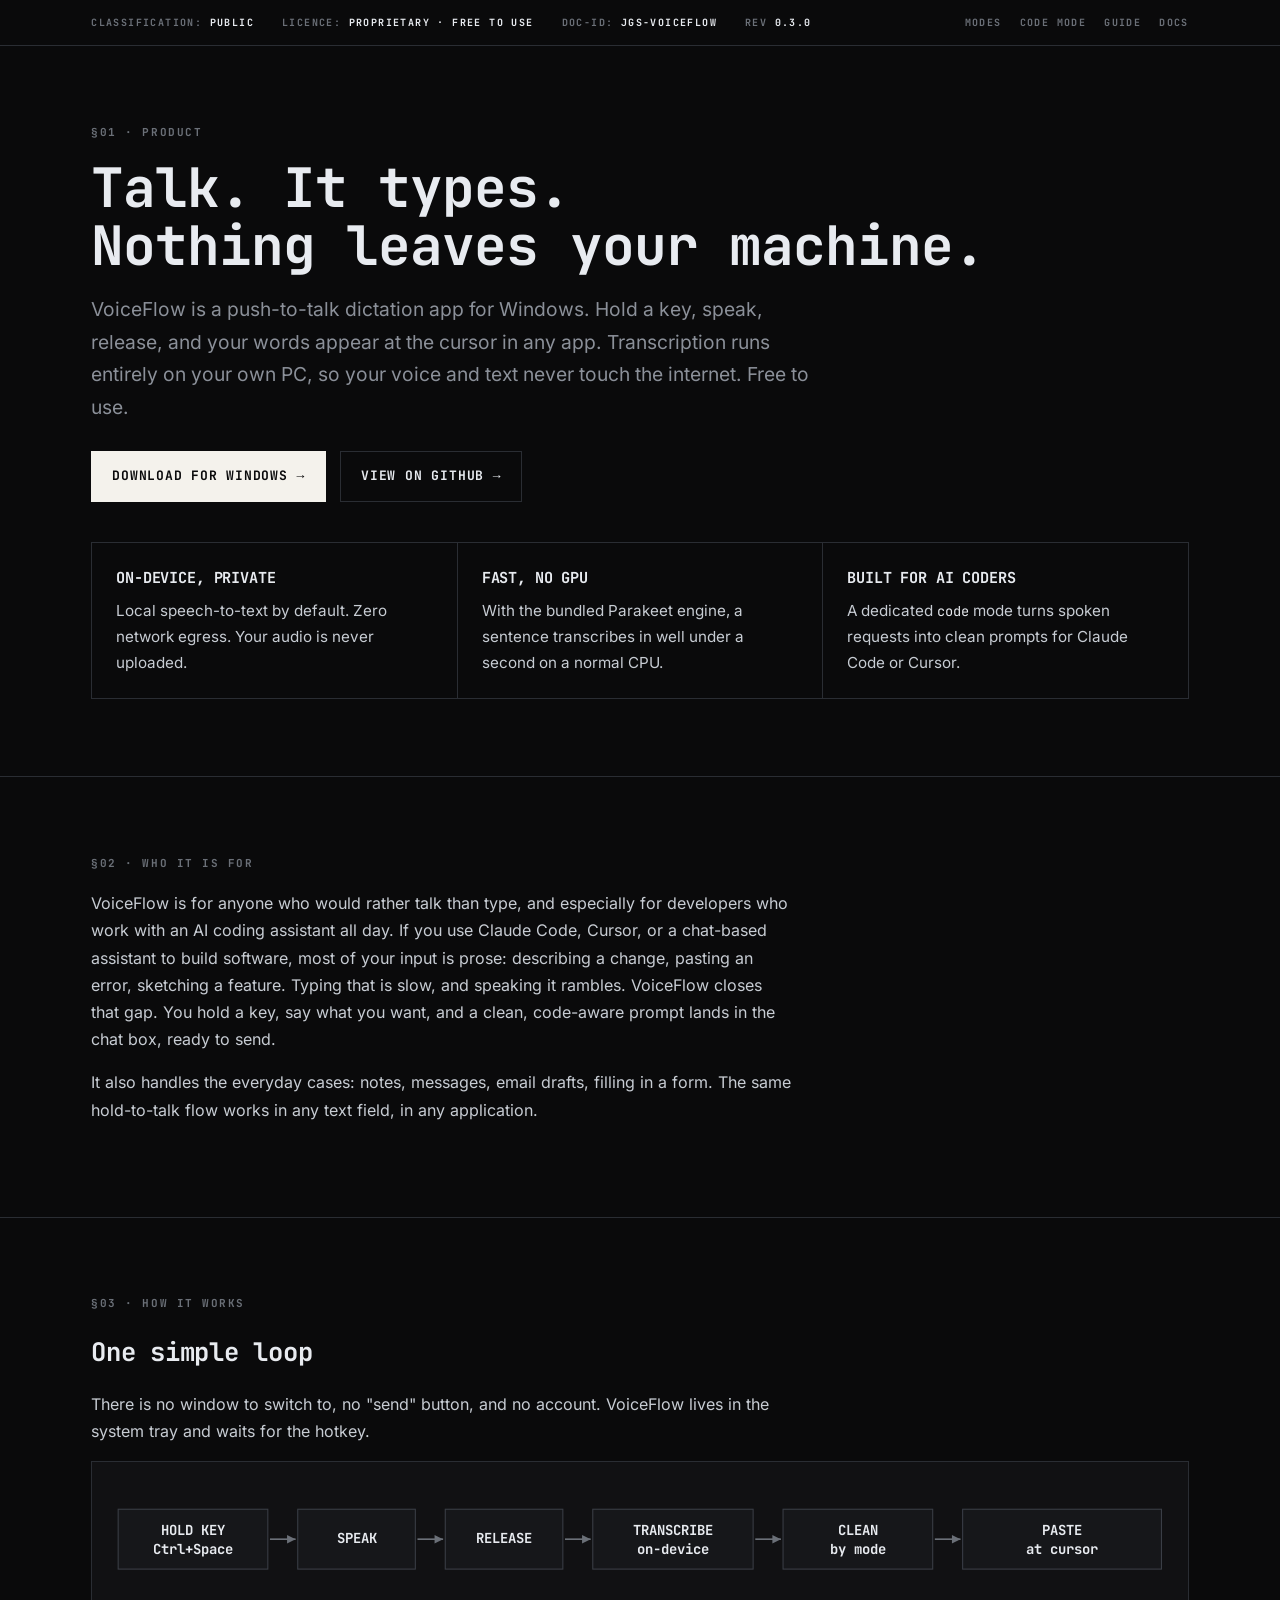
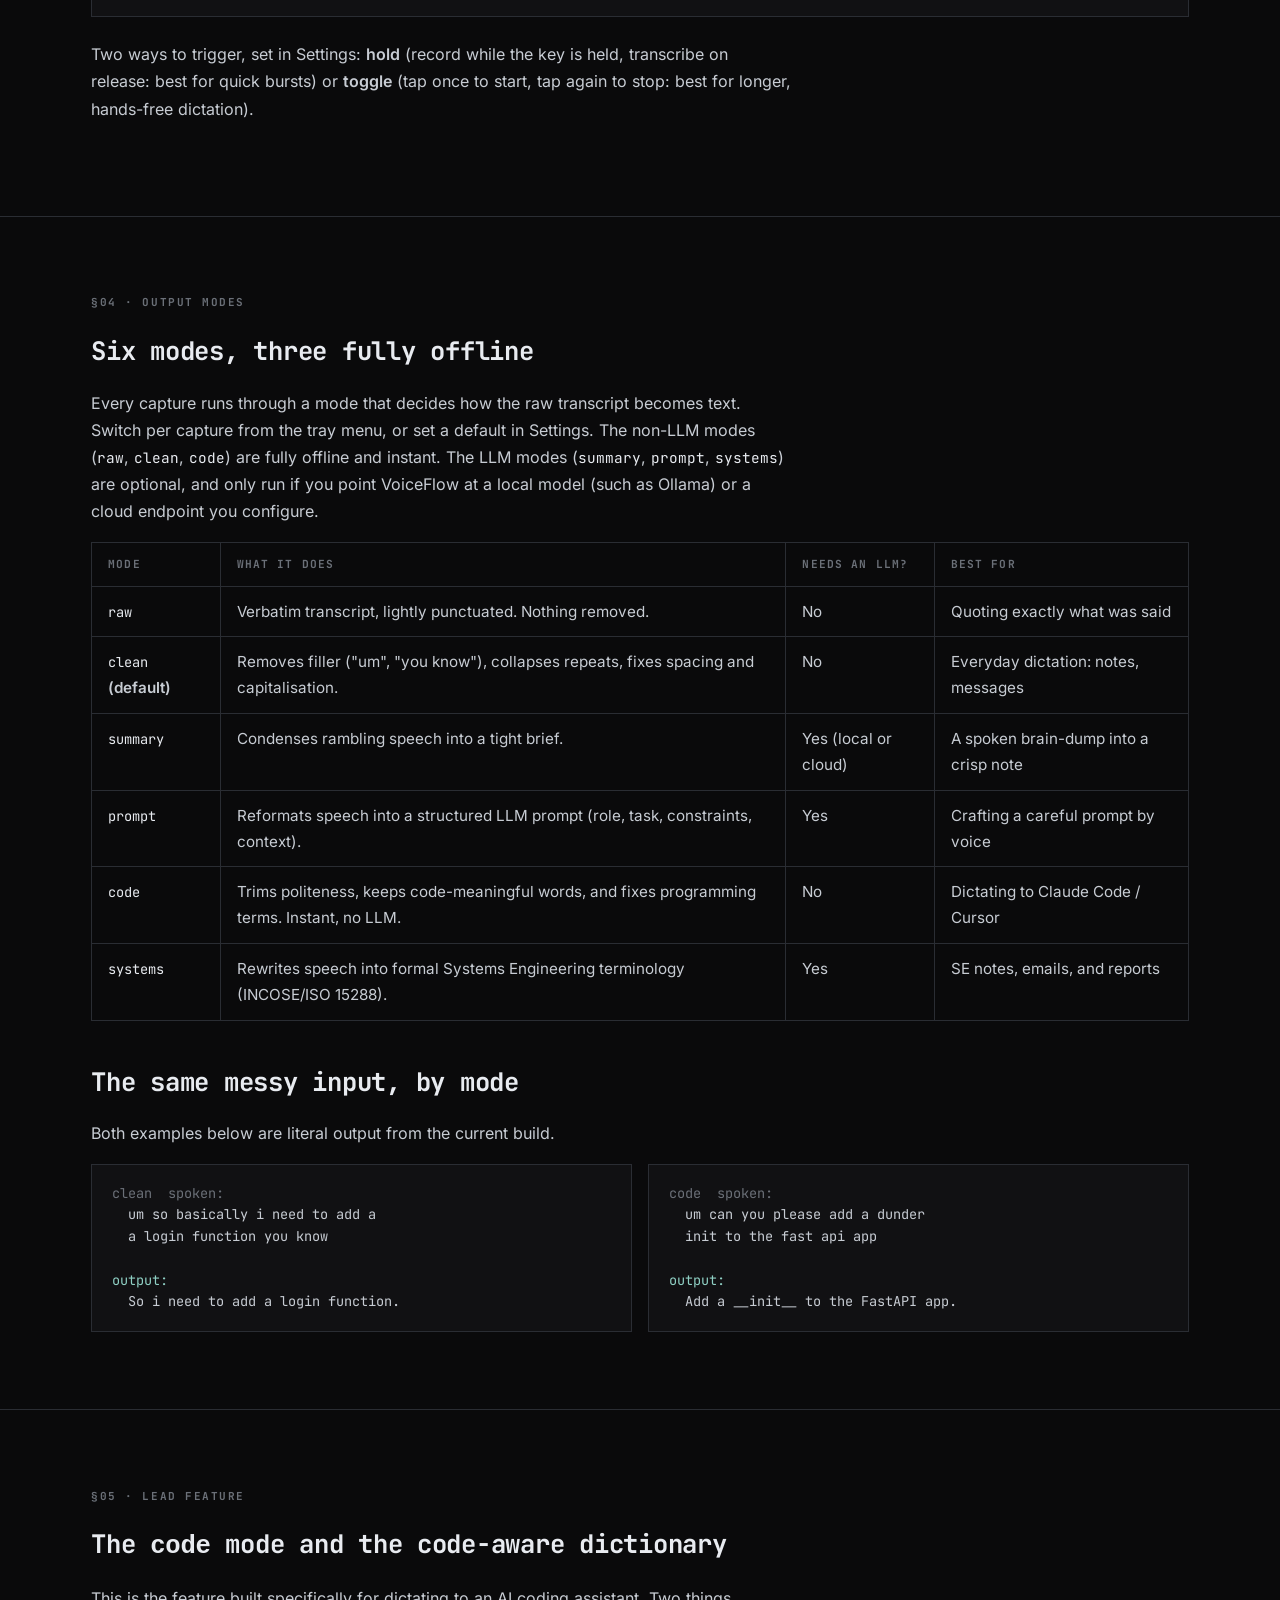
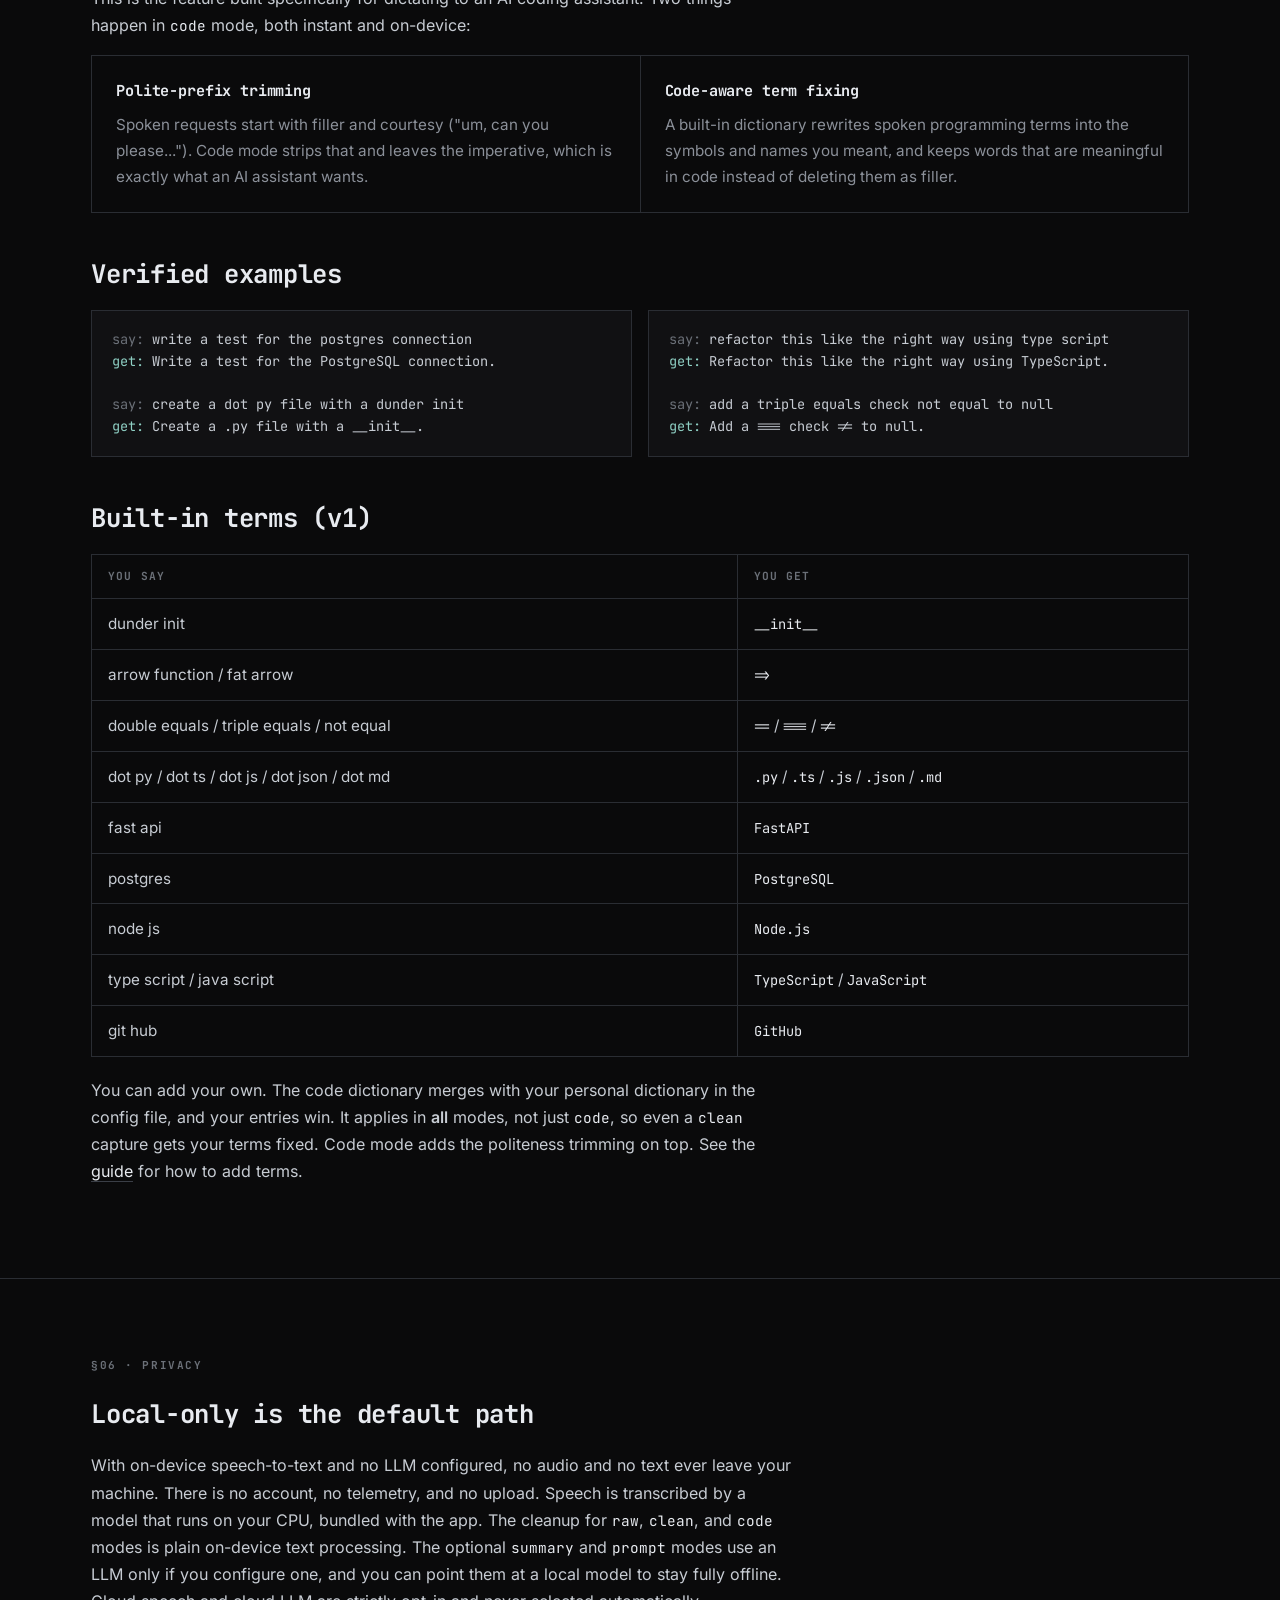
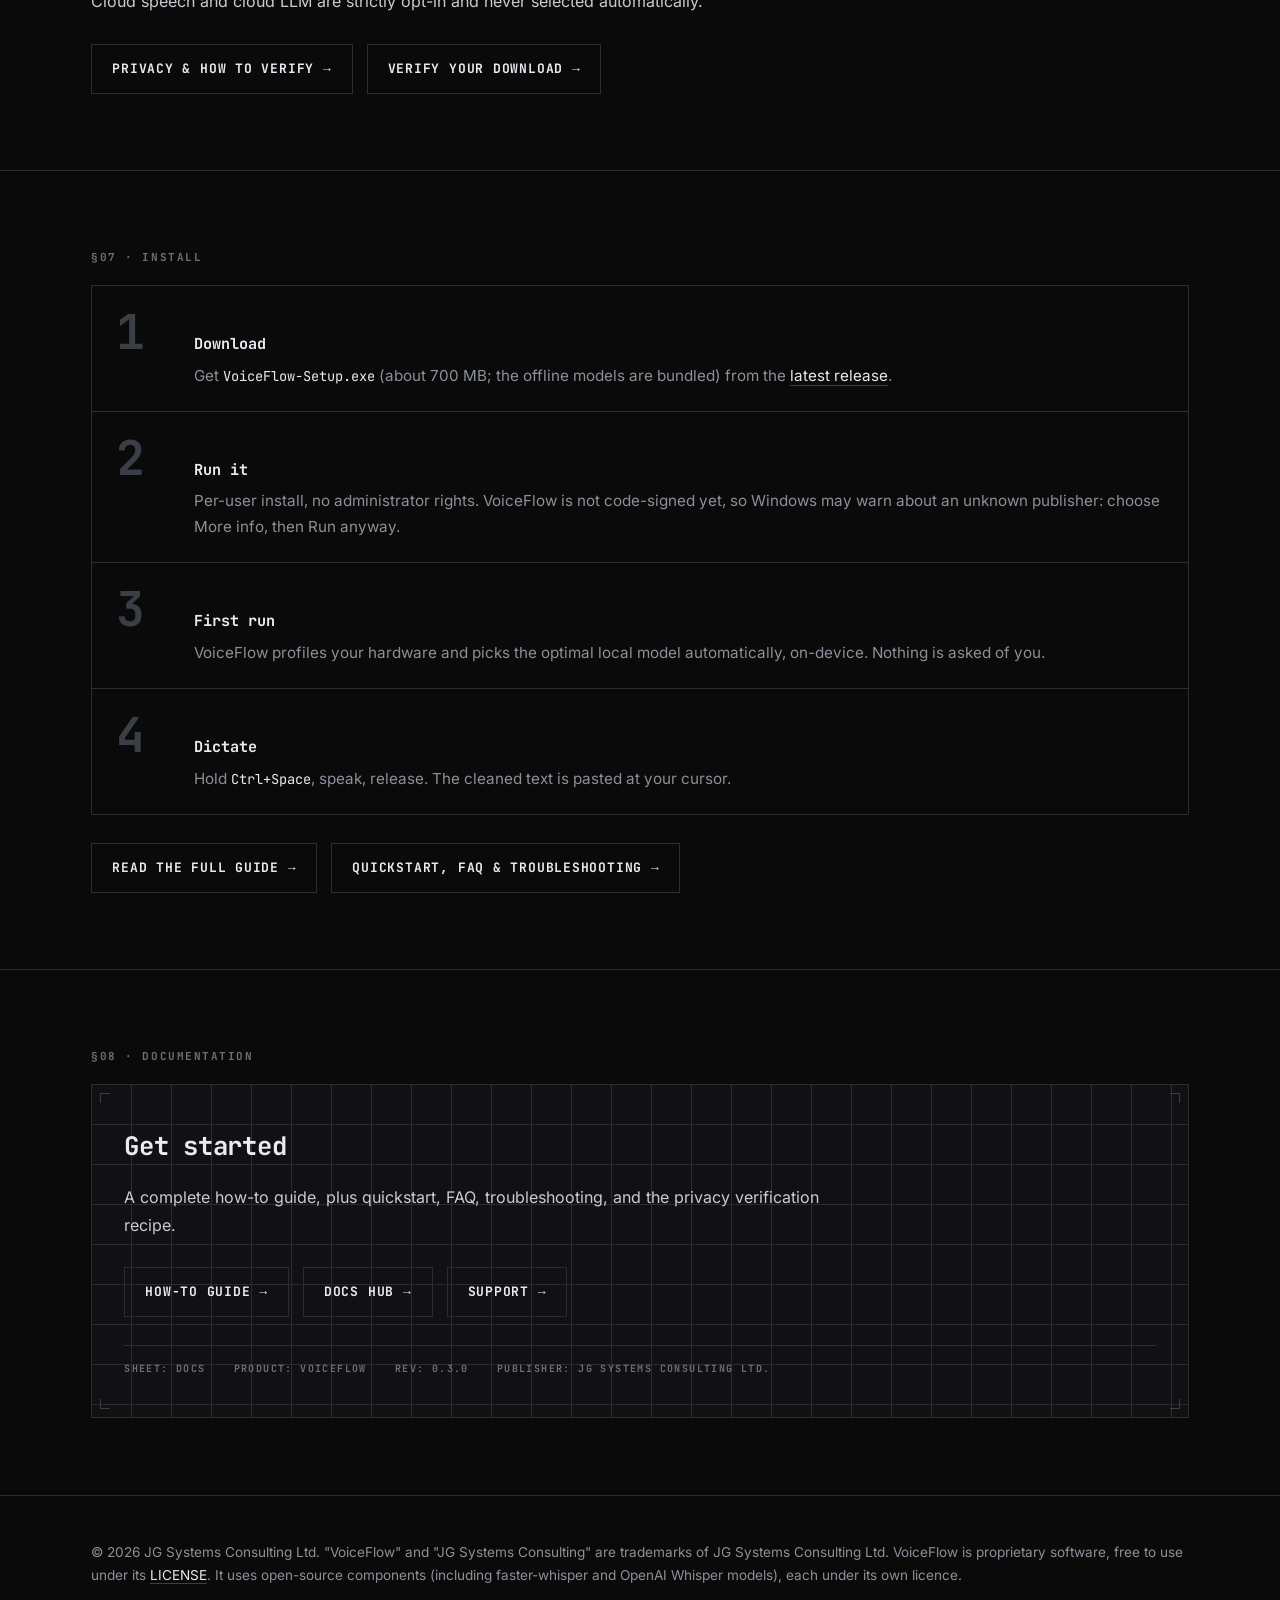
==== commit 60b5fdb9: "docs: bump to v0.3.0, document systems mode Updates version references across the docs site and adds" ====
--- a/docs/index.html
+++ b/docs/index.html
@@ -25,7 +25,7 @@
   "description": "Push-to-talk voice dictation for Windows. Hold a hotkey, speak, release: VoiceFlow transcribes on-device, cleans the text, and pastes it at your cursor. Local-first and private by default, with a code mode for dictating to AI coding assistants. Free to use.",
   "url": "https://jgsystemsconsulting.github.io/jgs-voiceflow/",
   "downloadUrl": "https://github.com/jgsystemsconsulting/jgs-voiceflow/releases/latest",
-  "softwareVersion": "0.2.0",
+  "softwareVersion": "0.3.0",
   "offers": { "@type": "Offer", "price": "0", "priceCurrency": "USD" },
   "publisher": { "@type": "Organization", "name": "JG Systems Consulting Ltd." }
 }
@@ -193,7 +193,7 @@
     <span>CLASSIFICATION: <b>PUBLIC</b></span>
     <span>LICENCE: <b>PROPRIETARY · FREE TO USE</b></span>
     <span>DOC-ID: <b>JGS-VOICEFLOW</b></span>
-    <span>REV <b>0.2.0</b></span>
+    <span>REV <b>0.3.0</b></span>
     <nav class="nav" aria-label="Primary">
       <a href="#modes">Modes</a>
       <a href="#code">Code mode</a>
@@ -280,12 +280,13 @@
   <section id="modes">
     <div class="wrap sec">
       <p class="label">§04 · Output modes</p>
-      <h2>Five modes, three fully offline</h2>
+      <h2>Six modes, three fully offline</h2>
       <p class="body">Every capture runs through a mode that decides how the raw transcript becomes
       text. Switch per capture from the tray menu, or set a default in Settings. The non-LLM modes
       (<code>raw</code>, <code>clean</code>, <code>code</code>) are fully offline and instant. The
-      LLM modes (<code>summary</code>, <code>prompt</code>) are optional, and only run if you point
-      VoiceFlow at a local model (such as Ollama) or a cloud endpoint you configure.</p>
+      LLM modes (<code>summary</code>, <code>prompt</code>, <code>systems</code>) are optional, and
+      only run if you point VoiceFlow at a local model (such as Ollama) or a cloud endpoint you
+      configure.</p>
       <table>
         <thead><tr><th>Mode</th><th>What it does</th><th>Needs an LLM?</th><th>Best for</th></tr></thead>
         <tbody>
@@ -294,6 +295,7 @@
           <tr><td><code>summary</code></td><td>Condenses rambling speech into a tight brief.</td><td>Yes (local or cloud)</td><td>A spoken brain-dump into a crisp note</td></tr>
           <tr><td><code>prompt</code></td><td>Reformats speech into a structured LLM prompt (role, task, constraints, context).</td><td>Yes</td><td>Crafting a careful prompt by voice</td></tr>
           <tr><td><code>code</code></td><td>Trims politeness, keeps code-meaningful words, and fixes programming terms. Instant, no LLM.</td><td>No</td><td>Dictating to Claude Code / Cursor</td></tr>
+          <tr><td><code>systems</code></td><td>Rewrites speech into formal Systems Engineering terminology (INCOSE/ISO 15288).</td><td>Yes</td><td>SE notes, emails, and reports</td></tr>
         </tbody>
       </table>
       <h2 style="margin-top:40px">The same messy input, by mode</h2>
@@ -410,7 +412,7 @@
           <a class="btn" href="https://github.com/jgsystemsconsulting/jgs-voiceflow/blob/main/SUPPORT.md">Support →</a>
         </div>
         <div class="titleblock">
-          <span>SHEET: DOCS</span><span>PRODUCT: VOICEFLOW</span><span>REV: 0.2.0</span>
+          <span>SHEET: DOCS</span><span>PRODUCT: VOICEFLOW</span><span>REV: 0.3.0</span>
           <span>PUBLISHER: JG SYSTEMS CONSULTING LTD.</span>
         </div>
       </div>
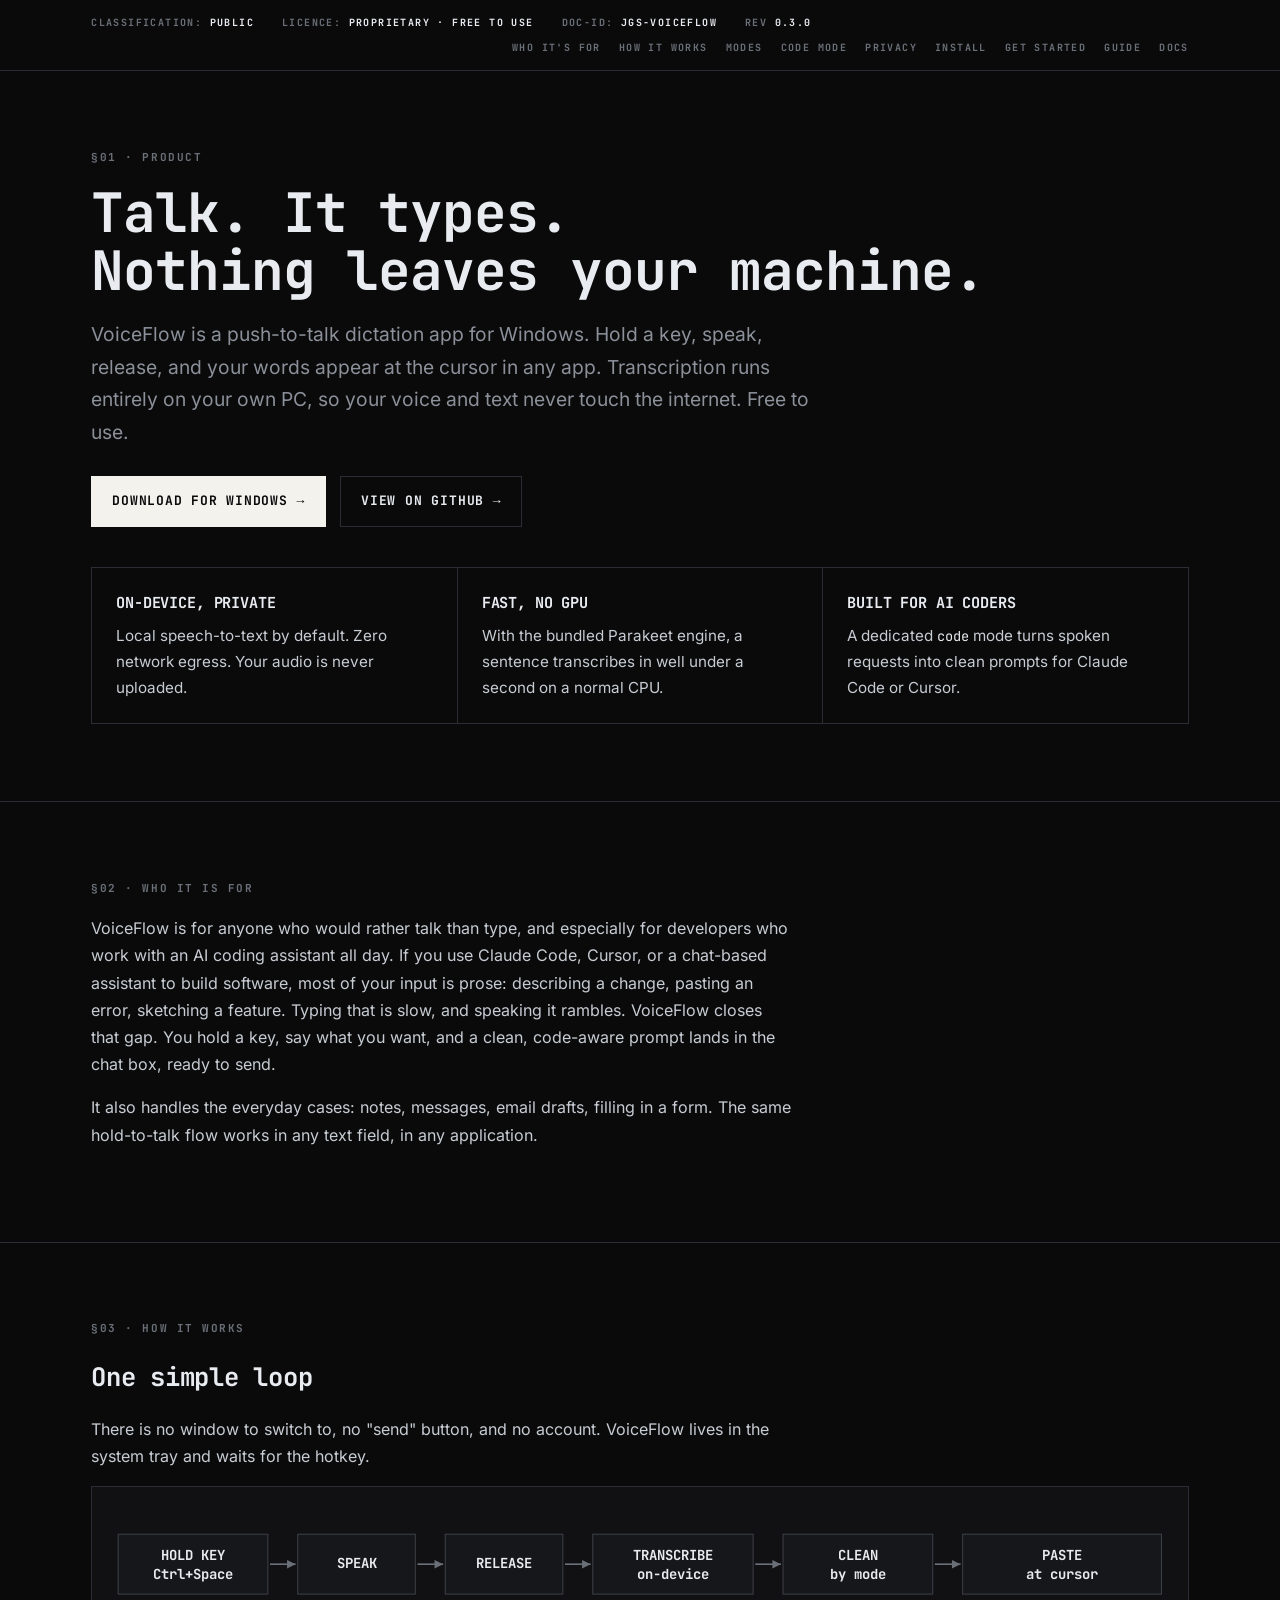
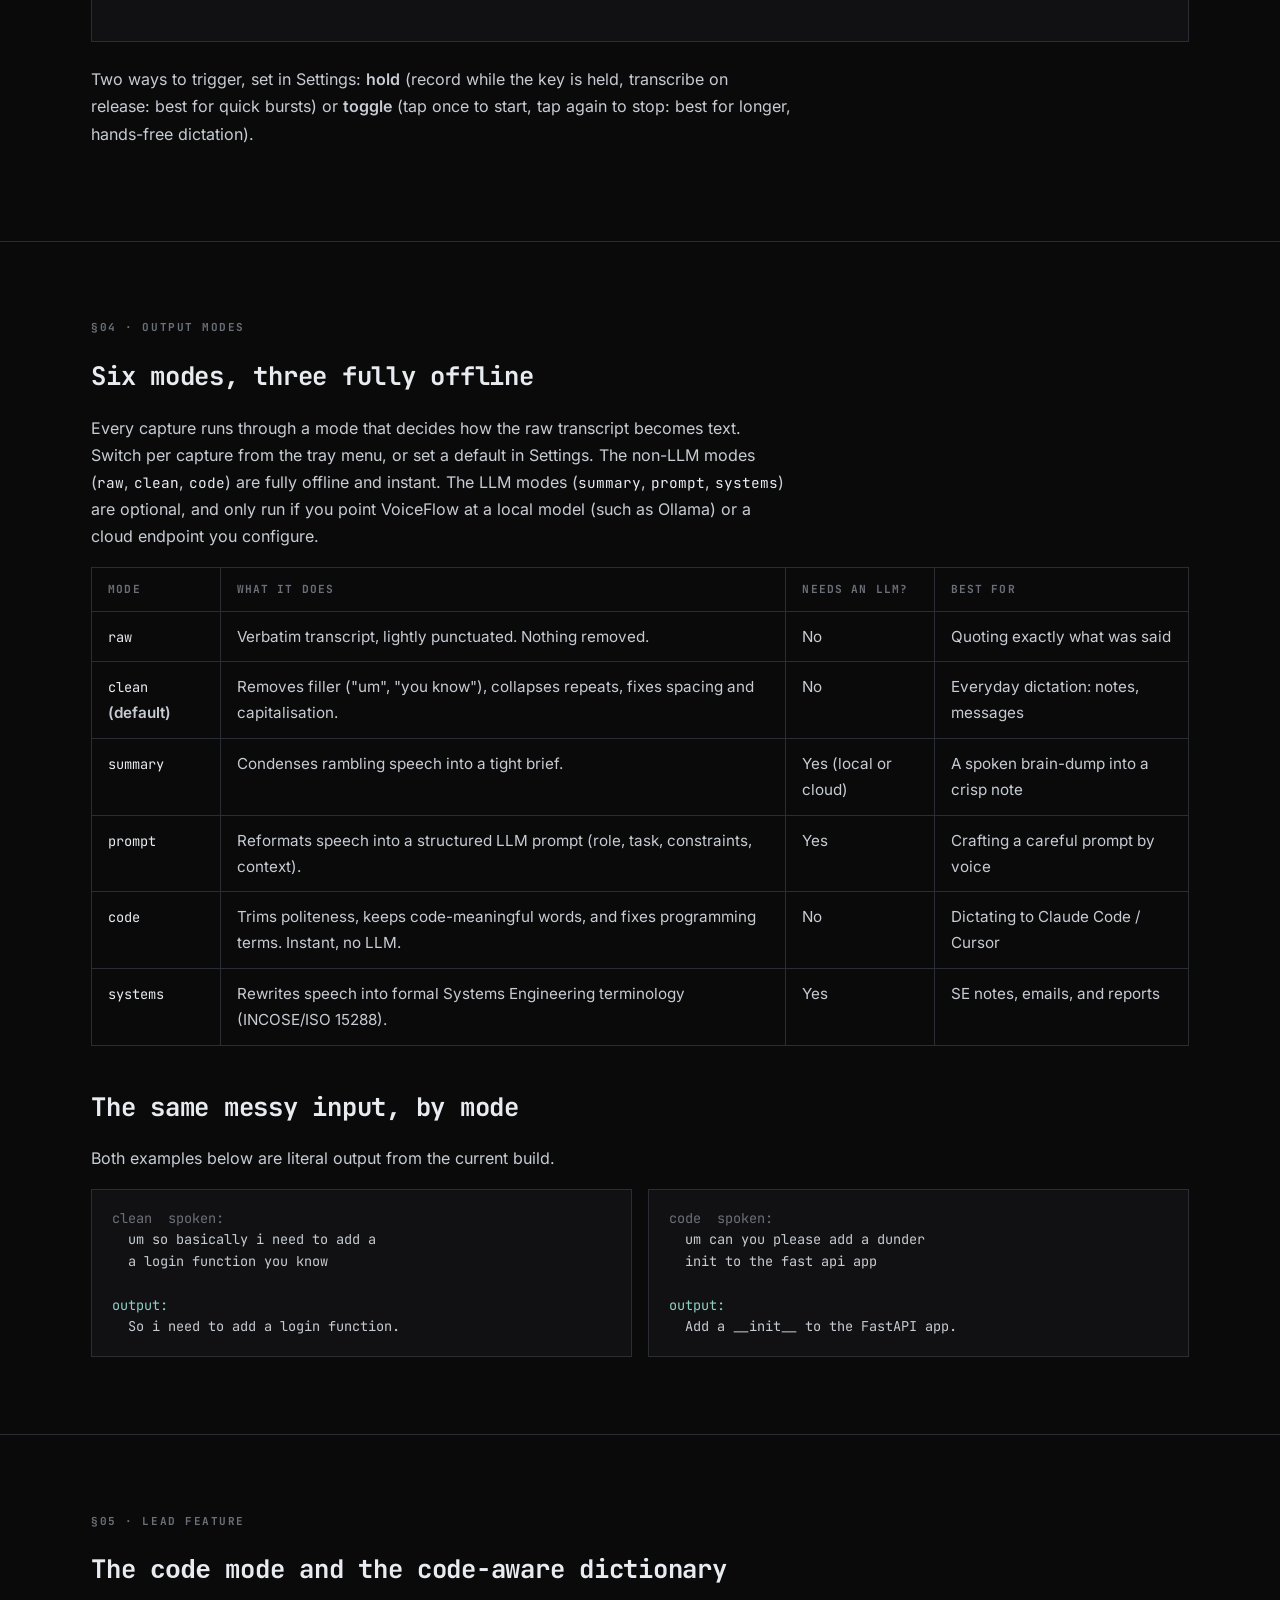
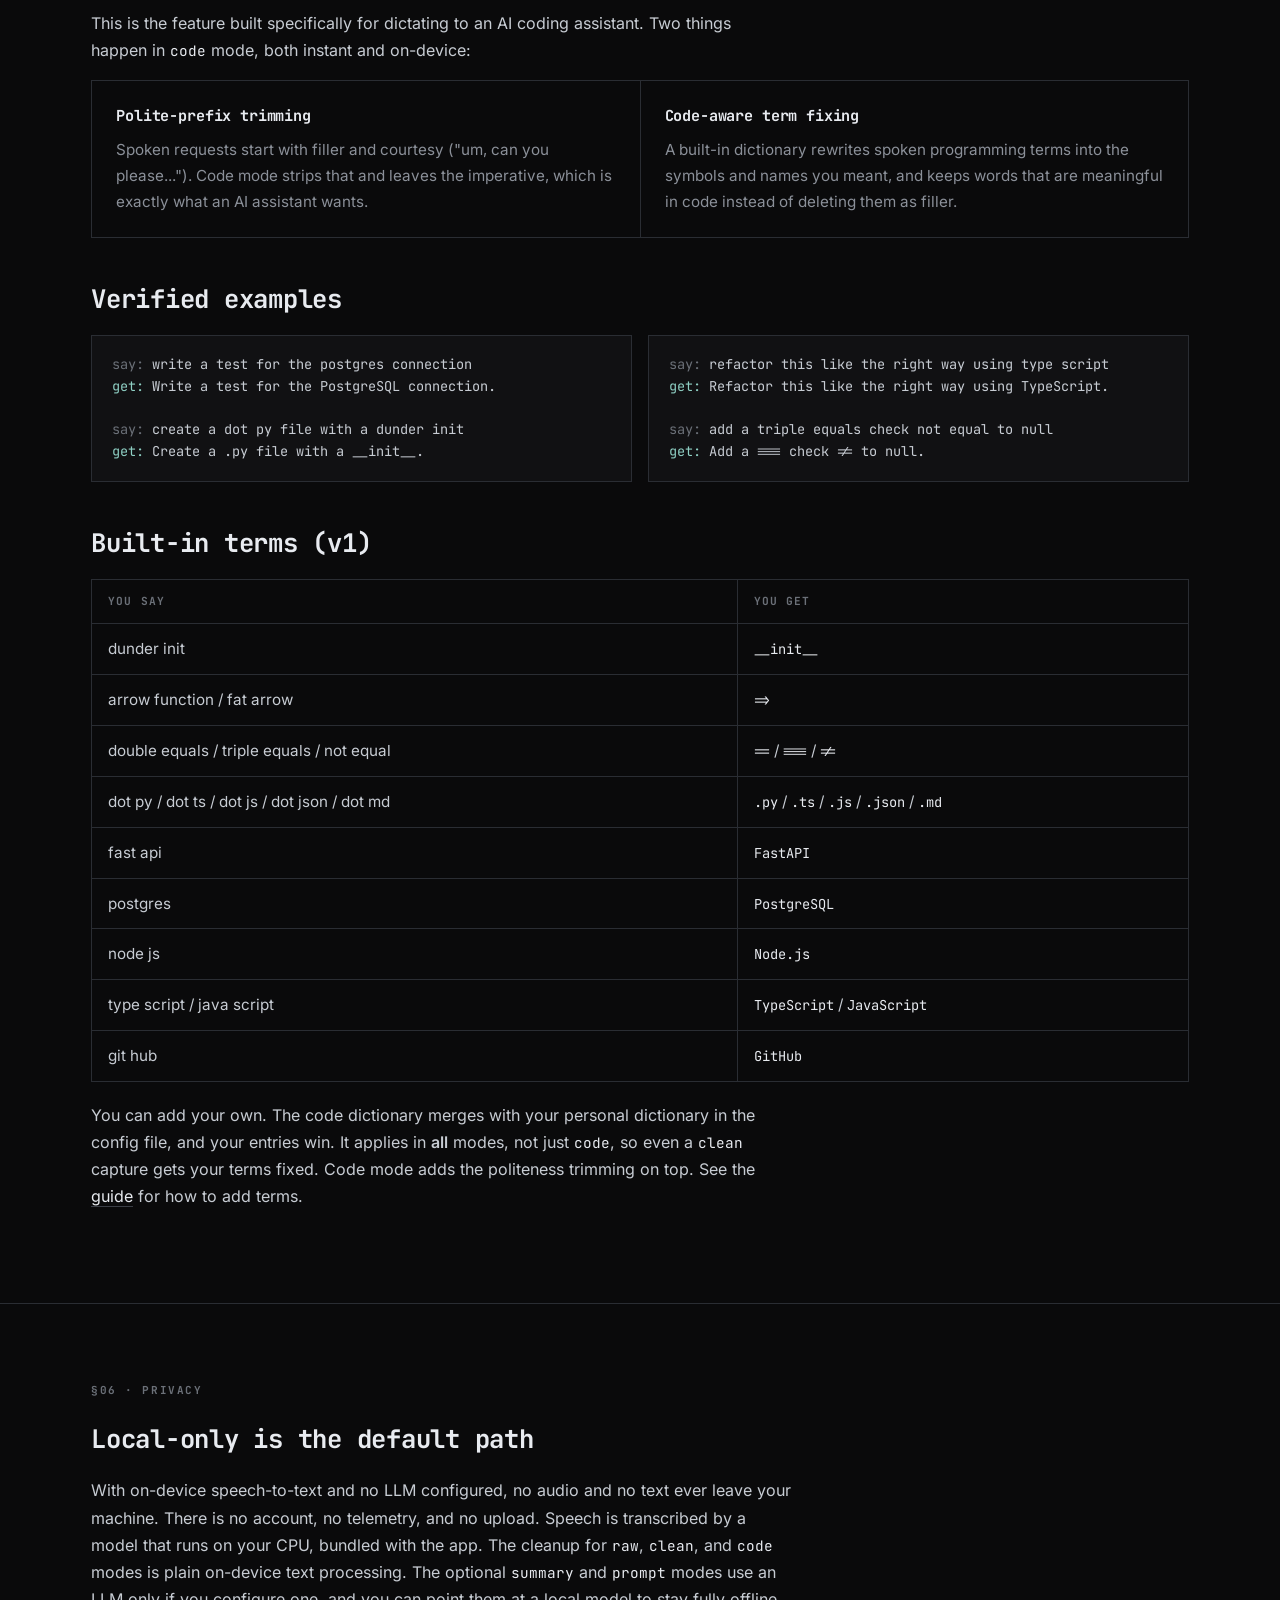
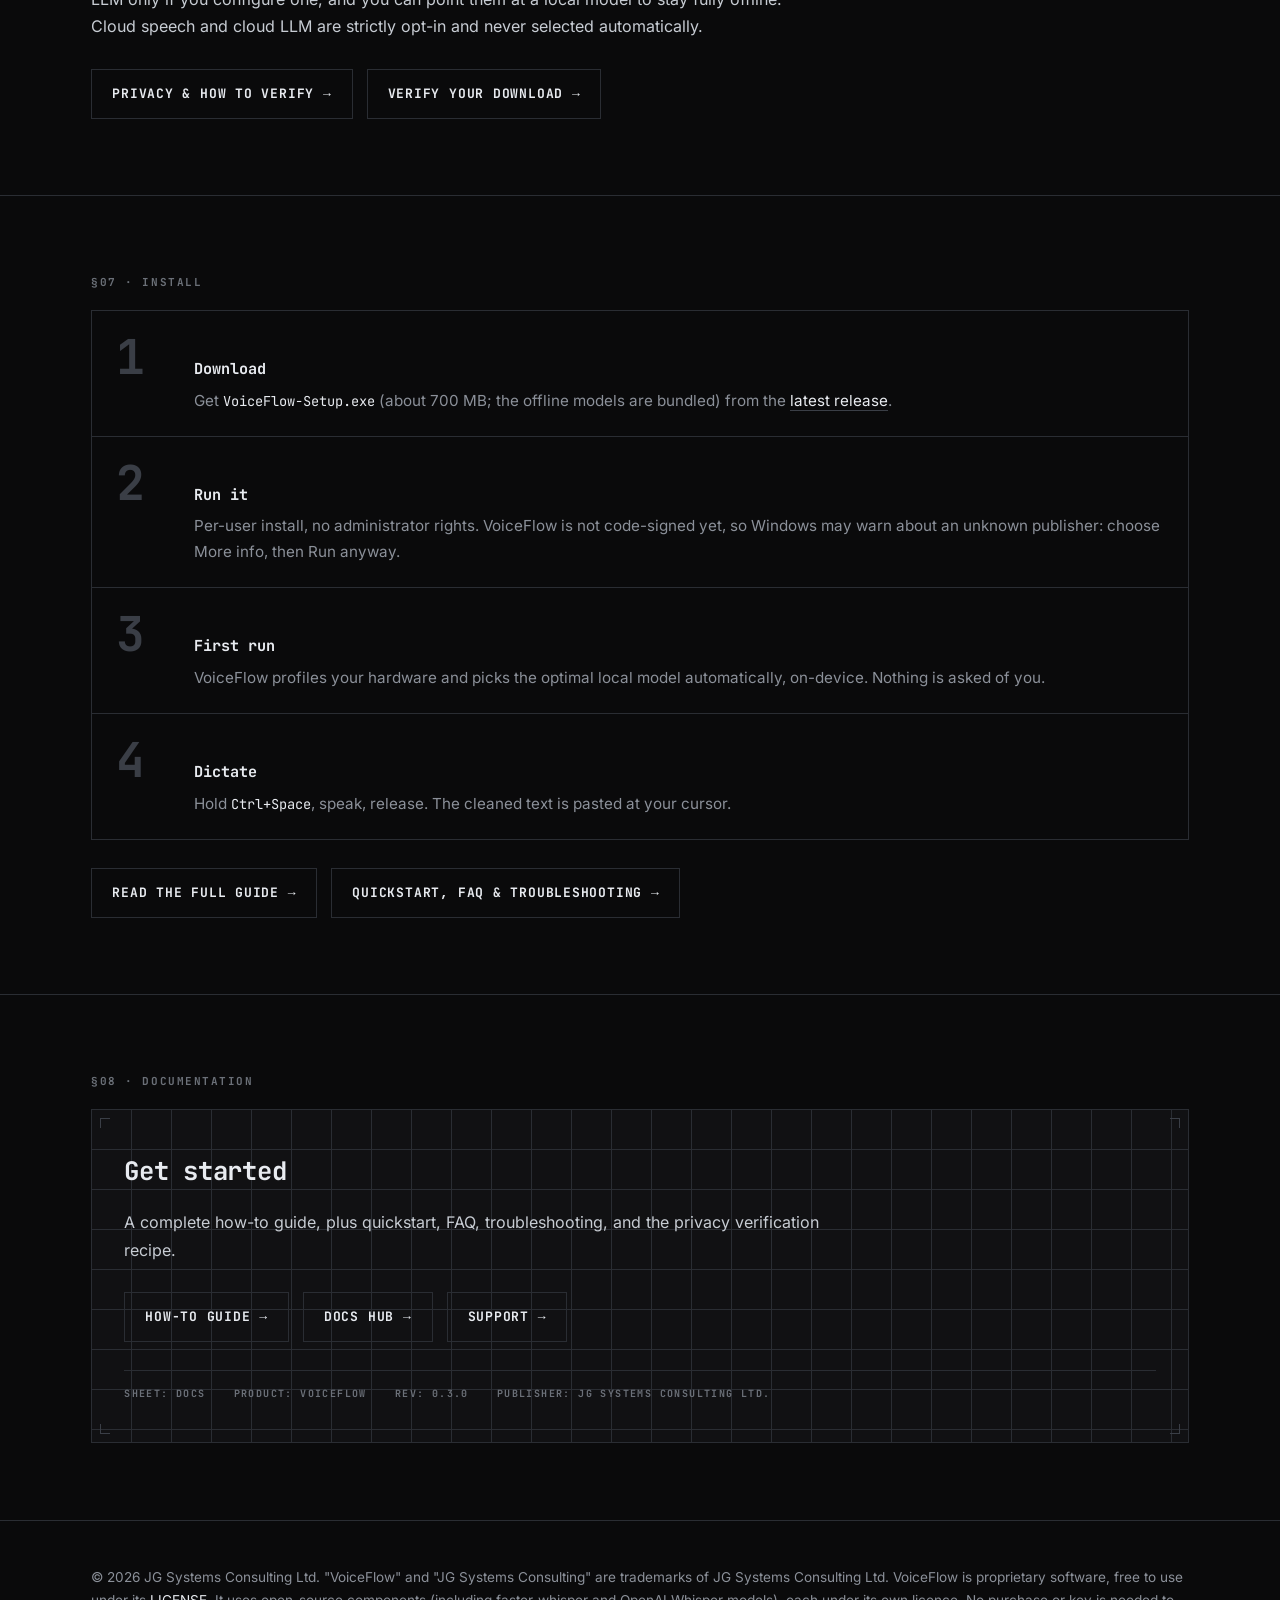
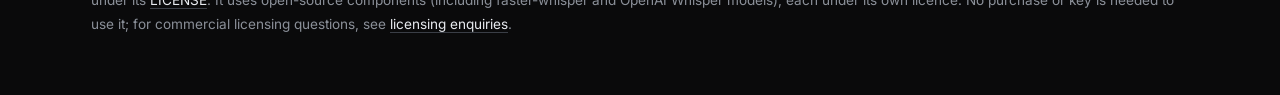
==== commit ace92790: "fix(release): licence-enquiry link, full in-page nav (RR-B-05/20/24) README and the landing page foo" ====
--- a/docs/index.html
+++ b/docs/index.html
@@ -71,7 +71,7 @@
     letter-spacing: 0.14em; text-transform: uppercase; color: var(--mute);
   }
   .masthead b { color: var(--text-hi); font-weight: 700; }
-  .masthead .nav { margin-left: auto; display: flex; gap: 18px; }
+  .masthead .nav { margin-left: auto; display: flex; flex-wrap: wrap; gap: 8px 18px; }
   .masthead .nav a { border: 0; color: var(--mute); }
   .masthead .nav a:hover { color: var(--text-hi); }
 
@@ -195,8 +195,13 @@
     <span>DOC-ID: <b>JGS-VOICEFLOW</b></span>
     <span>REV <b>0.3.0</b></span>
     <nav class="nav" aria-label="Primary">
+      <a href="#who">Who it's for</a>
+      <a href="#how-it-works">How it works</a>
       <a href="#modes">Modes</a>
       <a href="#code">Code mode</a>
+      <a href="#privacy">Privacy</a>
+      <a href="#install">Install</a>
+      <a href="#get-started">Get started</a>
       <a href="guide.html">Guide</a>
       <a href="docs.html">Docs</a>
     </nav>
@@ -223,7 +228,7 @@
     </div>
   </section>
 
-  <section>
+  <section id="who">
     <div class="wrap sec">
       <p class="label">§02 · Who it is for</p>
       <p class="body">VoiceFlow is for anyone who would rather talk than type, and especially for
@@ -237,7 +242,7 @@
     </div>
   </section>
 
-  <section>
+  <section id="how-it-works">
     <div class="wrap sec">
       <p class="label">§03 · How it works</p>
       <h2>One simple loop</h2>
@@ -363,7 +368,7 @@
     </div>
   </section>
 
-  <section>
+  <section id="privacy">
     <div class="wrap sec">
       <p class="label">§06 · Privacy</p>
       <h2>Local-only is the default path</h2>
@@ -381,7 +386,7 @@
     </div>
   </section>
 
-  <section>
+  <section id="install">
     <div class="wrap sec">
       <p class="label">§07 · Install</p>
       <div class="steps">
@@ -397,7 +402,7 @@
     </div>
   </section>
 
-  <section>
+  <section id="get-started">
     <div class="wrap sec">
       <p class="label">§08 · Documentation</p>
       <div class="sheet">
@@ -426,7 +431,8 @@
     of JG Systems Consulting Ltd. VoiceFlow is proprietary software, free to use under its
     <a href="https://github.com/jgsystemsconsulting/jgs-voiceflow/blob/main/LICENSE">LICENSE</a>.
     It uses open-source components (including faster-whisper and OpenAI Whisper models), each under
-    its own licence.</p>
+    its own licence. No purchase or key is needed to use it; for commercial licensing questions, see
+    <a href="https://labs.jgsystemsconsulting.com/licensing.html">licensing enquiries</a>.</p>
   </div>
 </footer>
 
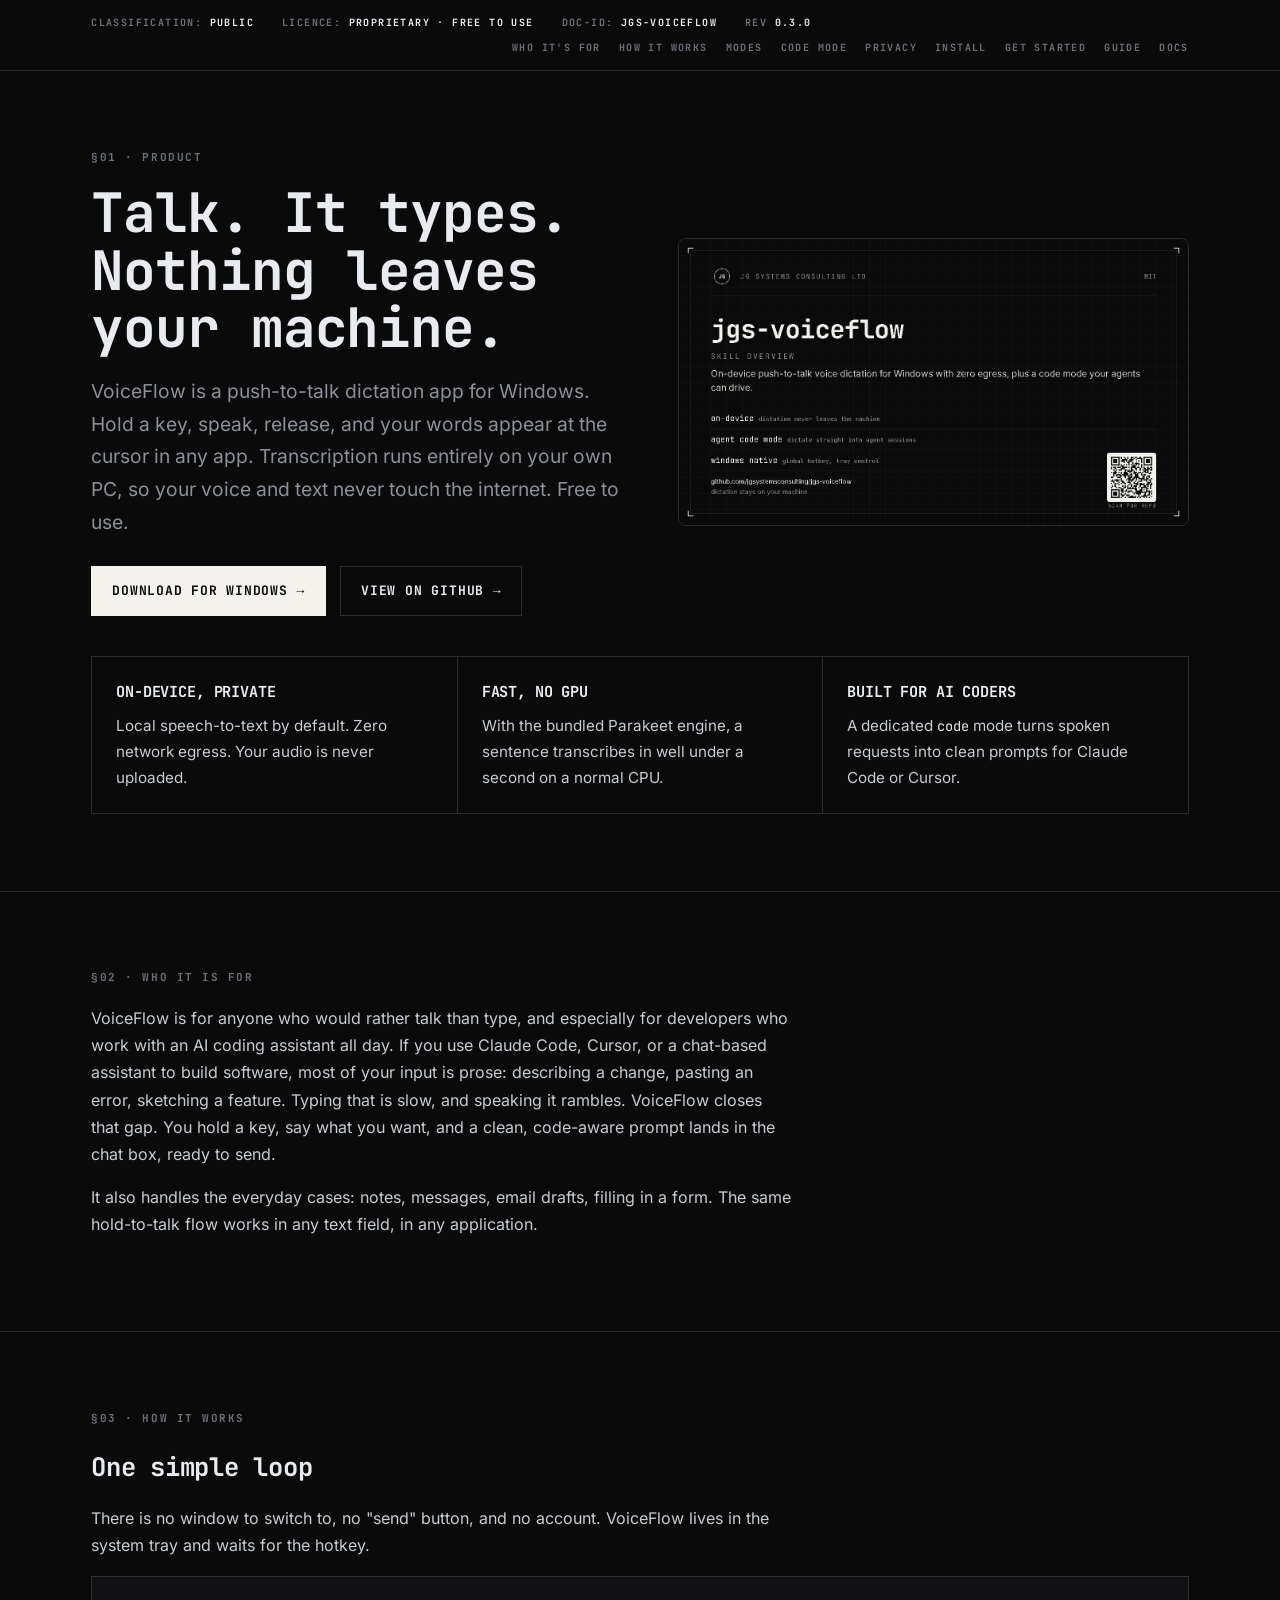
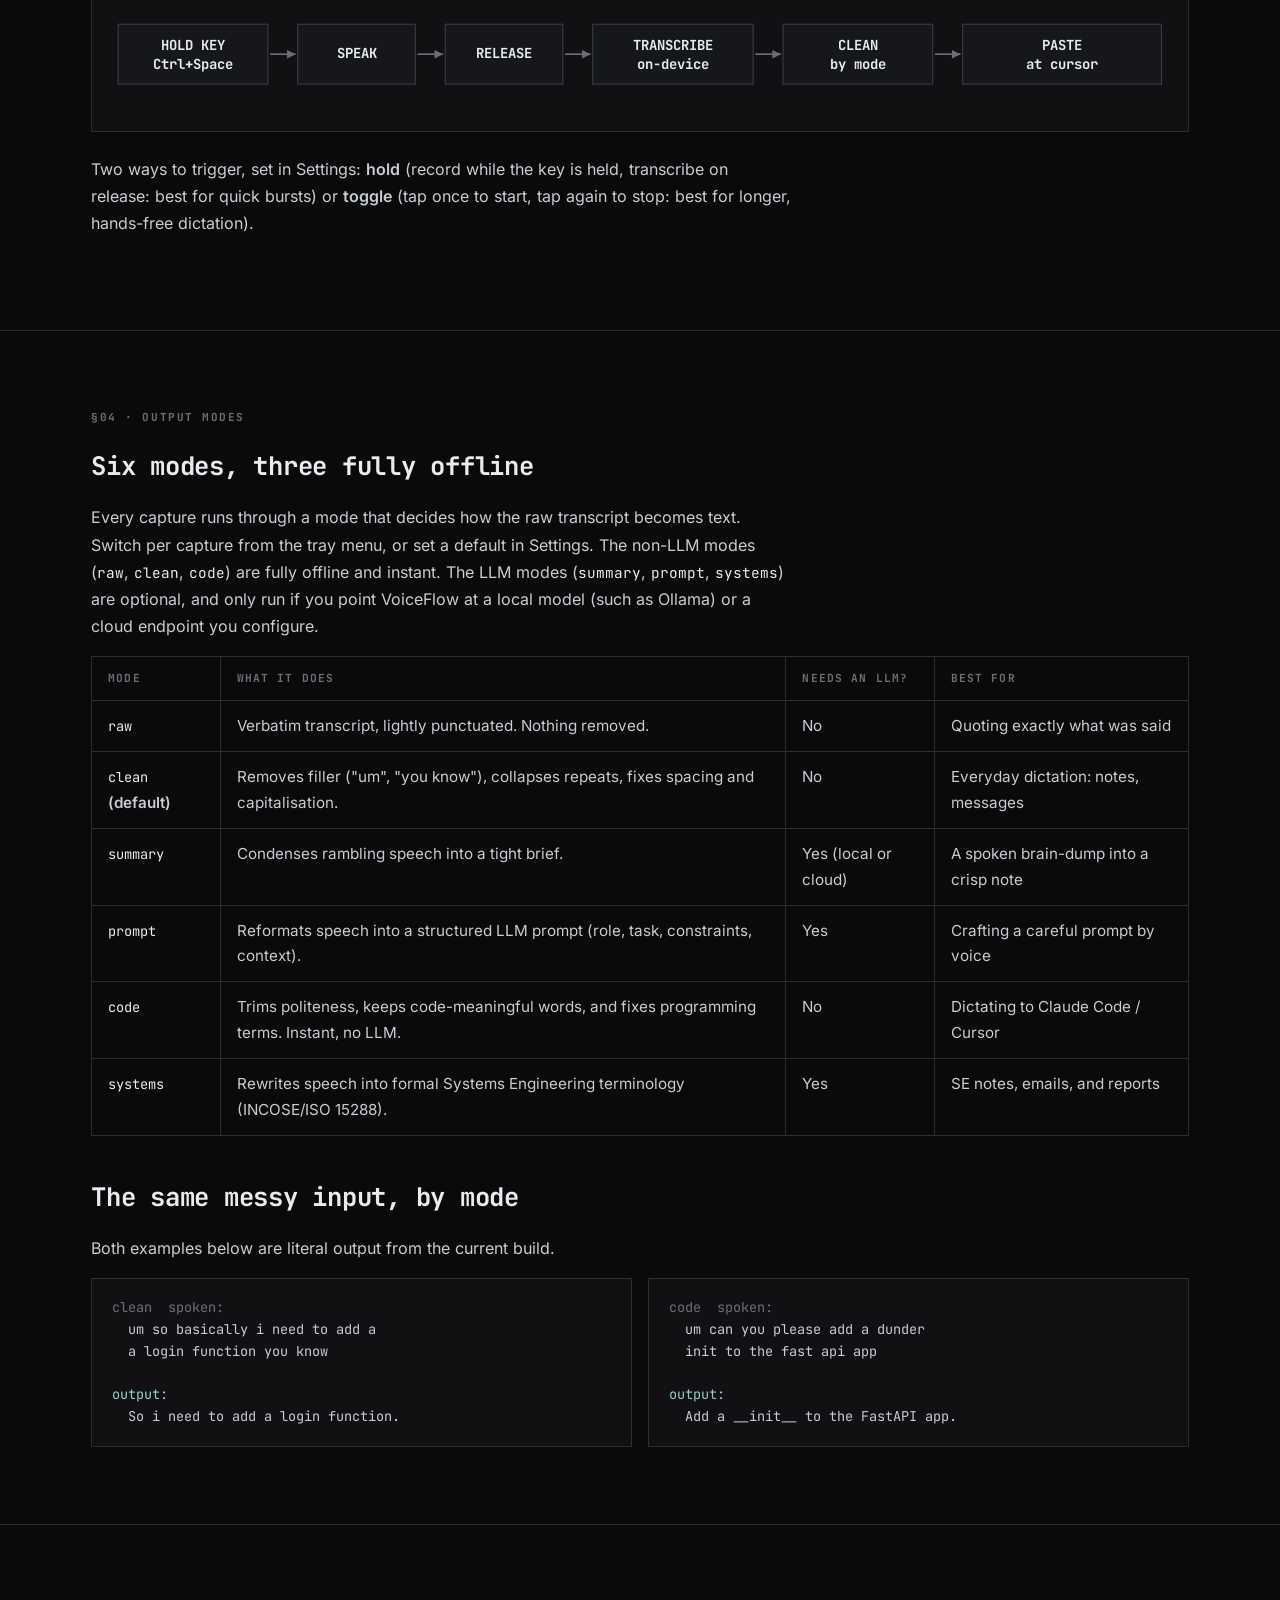
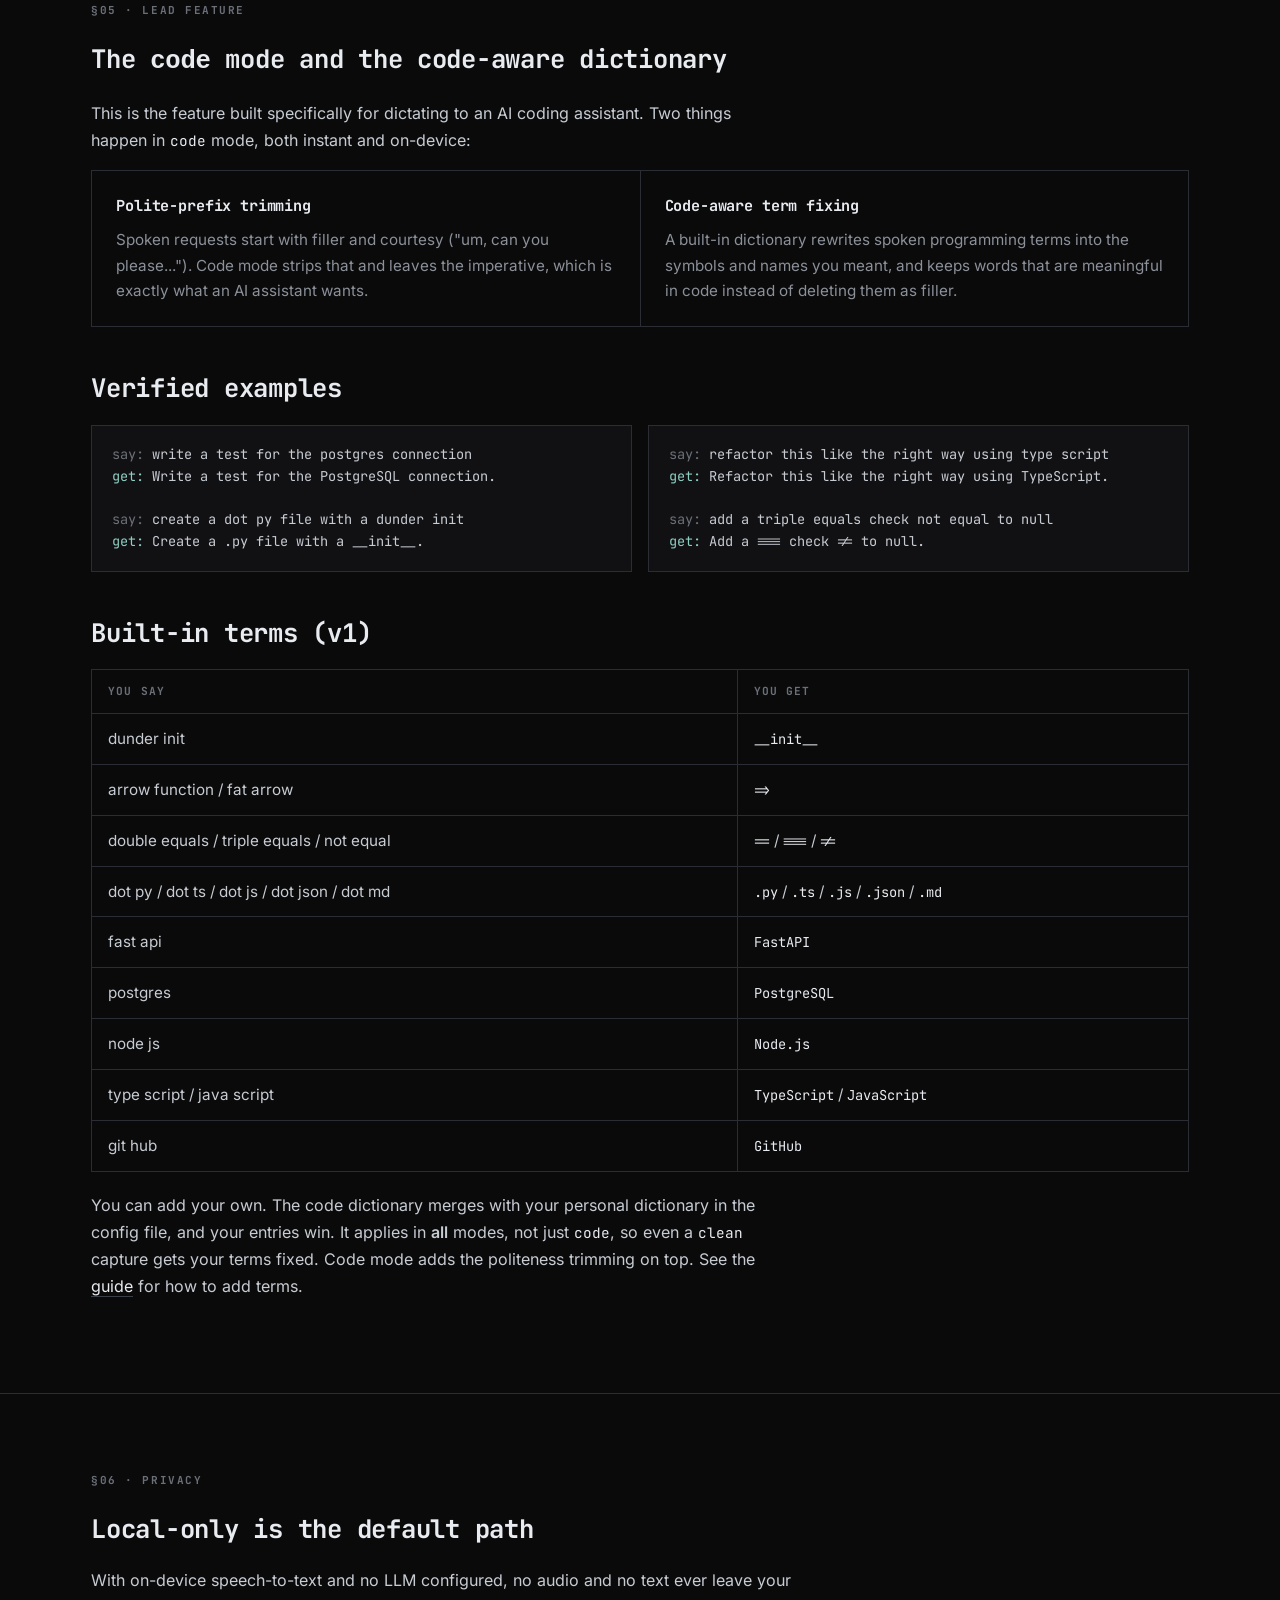
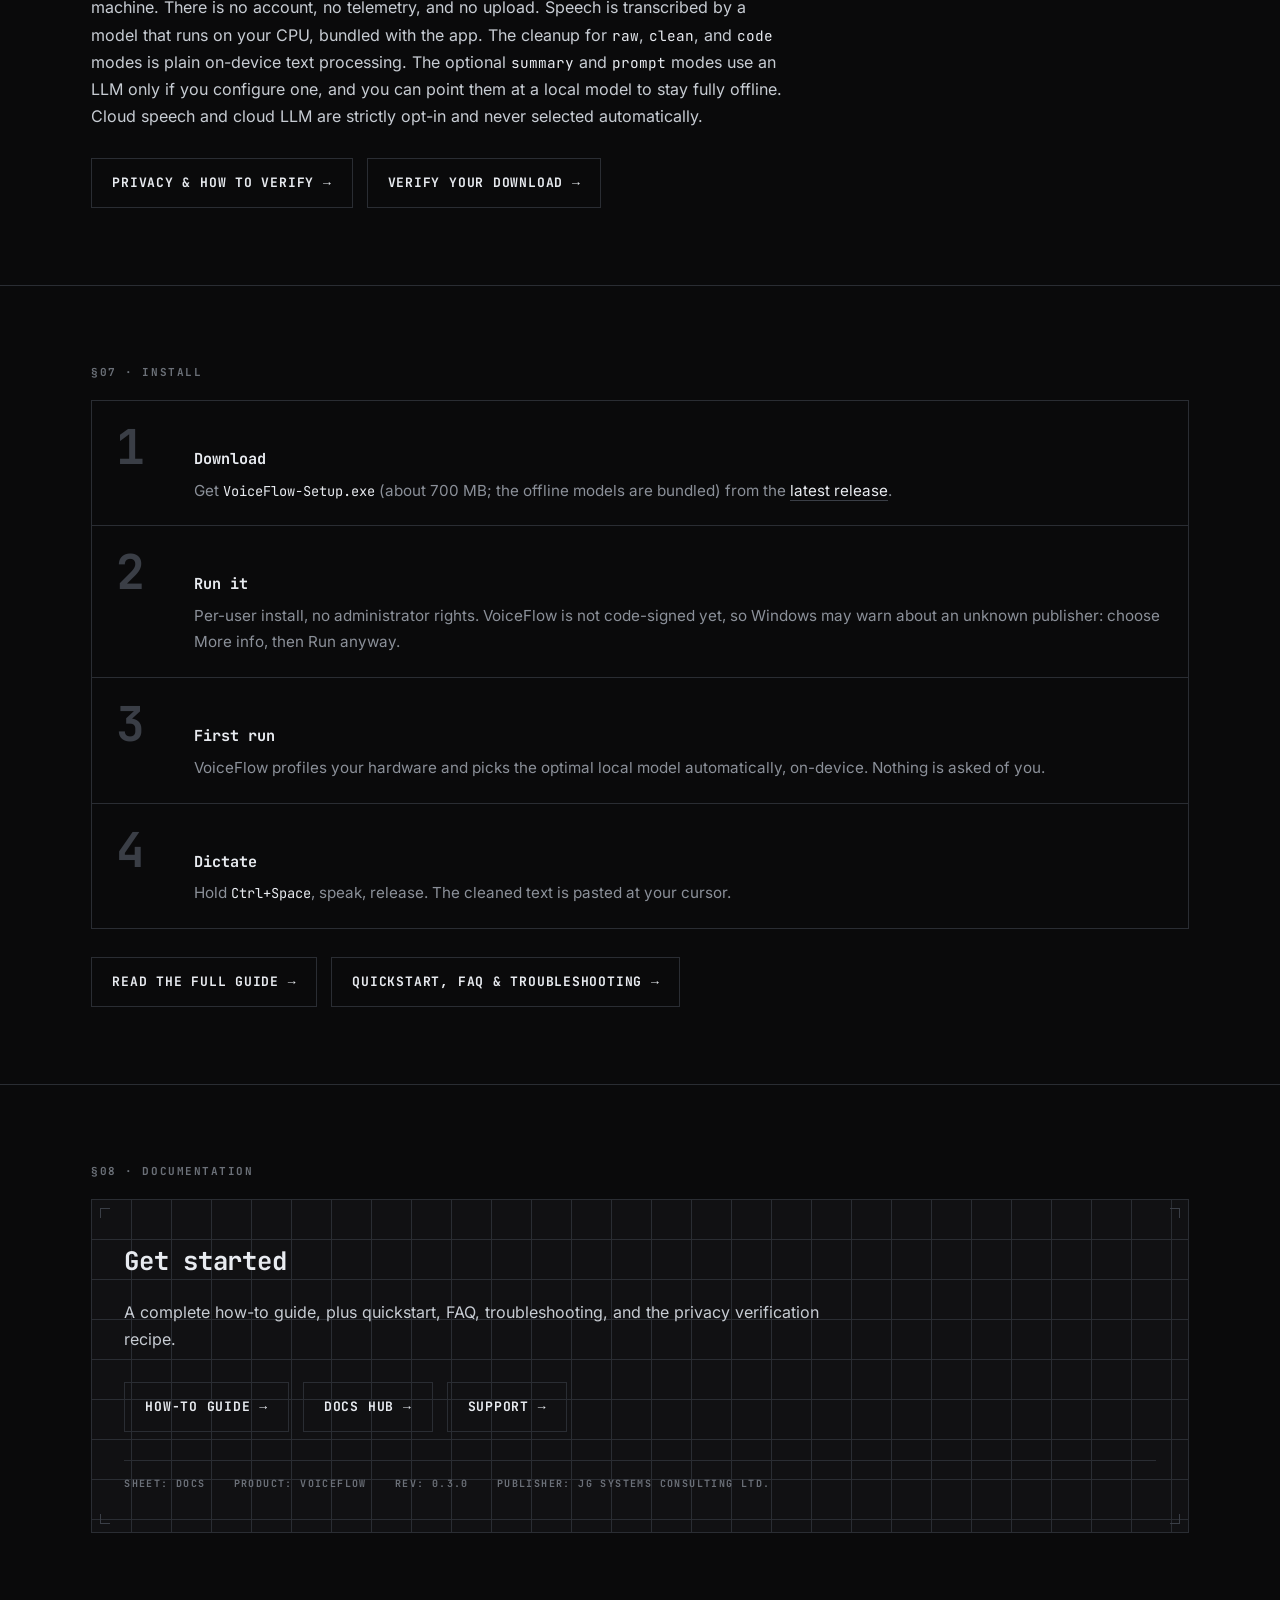
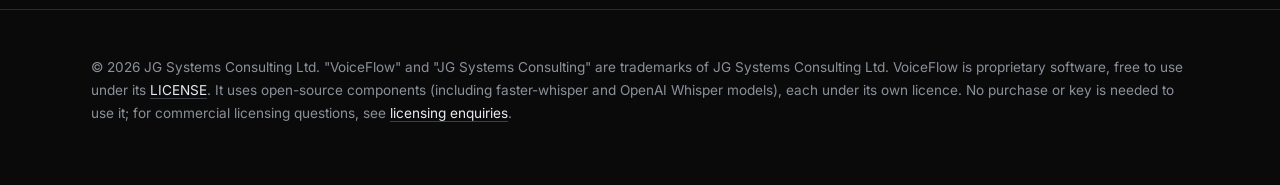
==== commit 400b702e: "feat(site): skill-overview title card in hero" ====
--- a/docs/index.html
+++ b/docs/index.html
@@ -12,9 +12,13 @@
 <meta property="og:title" content="VoiceFlow: on-device voice dictation for Windows">
 <meta property="og:description" content="Talk, it types, nothing leaves your machine. On-device dictation with a code mode for Claude Code and Cursor.">
 <meta property="og:url" content="https://jgsystemsconsulting.github.io/jgs-voiceflow/">
+<meta property="og:image" content="https://jgsystemsconsulting.github.io/jgs-voiceflow/title-card.png">
+<meta property="og:image:width" content="1280">
+<meta property="og:image:height" content="720">
 <meta name="twitter:card" content="summary">
 <meta name="twitter:title" content="VoiceFlow: on-device voice dictation for Windows">
 <meta name="twitter:description" content="Talk, it types, nothing leaves your machine. On-device dictation with a code mode for Claude Code and Cursor.">
+<meta name="twitter:image" content="https://jgsystemsconsulting.github.io/jgs-voiceflow/title-card.png">
 <script type="application/ld+json">
 {
   "@context": "https://schema.org",
@@ -108,6 +112,10 @@
   .btn:hover { border-color: var(--paper); }
   .btn-primary { background: var(--paper); color: var(--paper-ink); border-color: var(--paper); }
 
+  /* Hero: copy left, title card right */
+  .hero-grid { display: grid; grid-template-columns: minmax(0, 1.05fr) minmax(0, 1fr); gap: clamp(28px, 4vw, 56px); align-items: center; }
+  .hero-media img { display: block; width: 100%; height: auto; border: 1px solid var(--line); border-radius: 8px; }
+
   /* Proof-point row under the hero */
   .proof { display: grid; gap: 1px; background: var(--line); border: 1px solid var(--line); margin-top: 40px; grid-template-columns: repeat(3, 1fr); }
   .proof .cell { background: var(--ink); padding: 22px 24px; }
@@ -175,7 +183,7 @@
   footer .wrap { padding-top: 32px; padding-bottom: 48px; }
 
   @media (max-width: 860px) {
-    .grid, .proof, .xform { grid-template-columns: 1fr; }
+    .grid, .proof, .xform, .hero-grid { grid-template-columns: 1fr; }
     .step { flex-direction: column; gap: 6px; }
     .step .n { font-size: 2rem; }
   }
@@ -211,14 +219,22 @@
 <main id="main">
   <section>
     <div class="wrap sec">
-      <p class="label">§01 · Product</p>
-      <h1>Talk. It types.<br>Nothing leaves your machine.</h1>
-      <p class="lede">VoiceFlow is a push-to-talk dictation app for Windows. Hold a key, speak,
-      release, and your words appear at the cursor in any app. Transcription runs entirely on your
-      own PC, so your voice and text never touch the internet. Free to use.</p>
-      <div class="btns">
-        <a class="btn btn-primary" href="https://github.com/jgsystemsconsulting/jgs-voiceflow/releases/latest">Download for Windows →</a>
-        <a class="btn" href="https://github.com/jgsystemsconsulting/jgs-voiceflow">View on GitHub →</a>
+      <div class="hero-grid">
+        <div>
+          <p class="label">§01 · Product</p>
+          <h1>Talk. It types.<br>Nothing leaves your machine.</h1>
+          <p class="lede">VoiceFlow is a push-to-talk dictation app for Windows. Hold a key, speak,
+          release, and your words appear at the cursor in any app. Transcription runs entirely on your
+          own PC, so your voice and text never touch the internet. Free to use.</p>
+          <div class="btns">
+            <a class="btn btn-primary" href="https://github.com/jgsystemsconsulting/jgs-voiceflow/releases/latest">Download for Windows →</a>
+            <a class="btn" href="https://github.com/jgsystemsconsulting/jgs-voiceflow">View on GitHub →</a>
+          </div>
+        </div>
+        <div class="hero-media">
+          <img src="./title-card.png" width="1280" height="720" loading="eager"
+               alt="VoiceFlow skill-overview card: repo jgs-voiceflow, on-device push-to-talk voice dictation for Windows with zero egress, plus a code mode your agents can drive.">
+        </div>
       </div>
       <div class="proof">
         <div class="cell"><h3>On-device, private</h3><p>Local speech-to-text by default. Zero network egress. Your audio is never uploaded.</p></div>
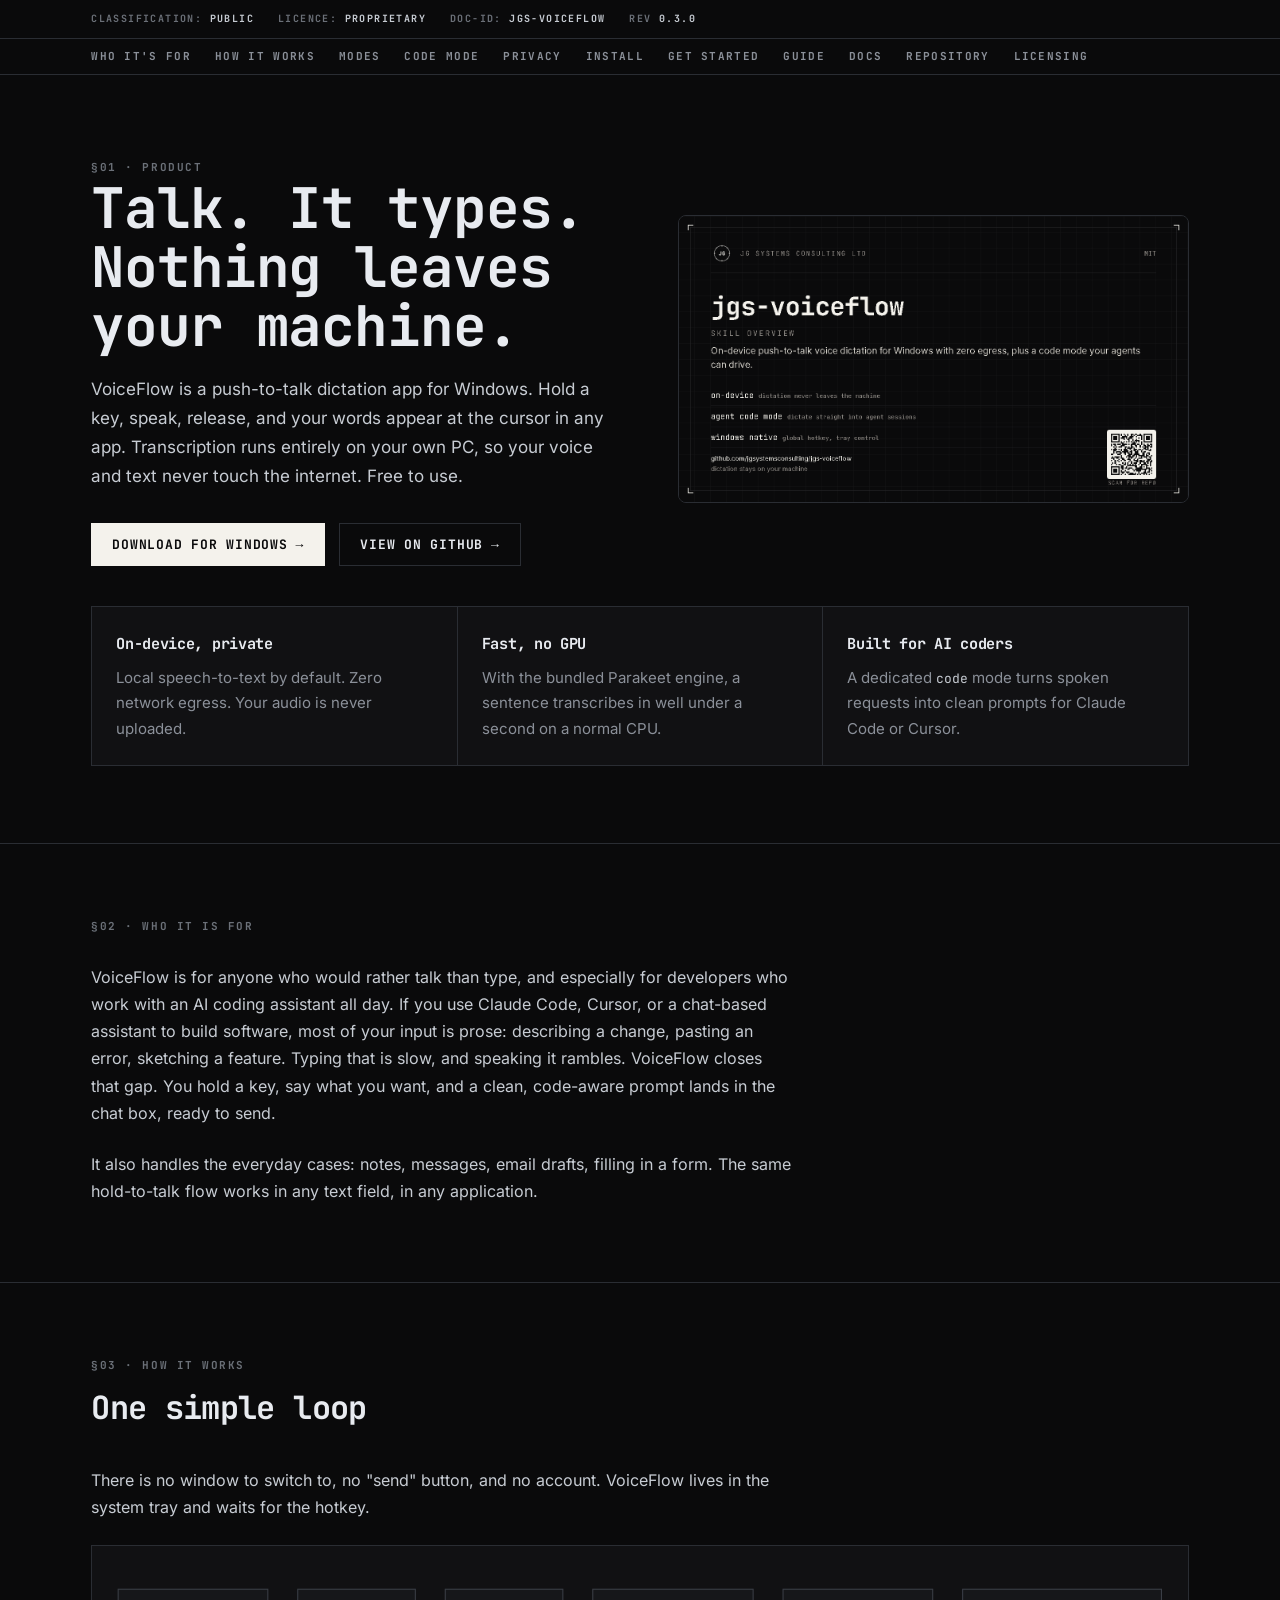
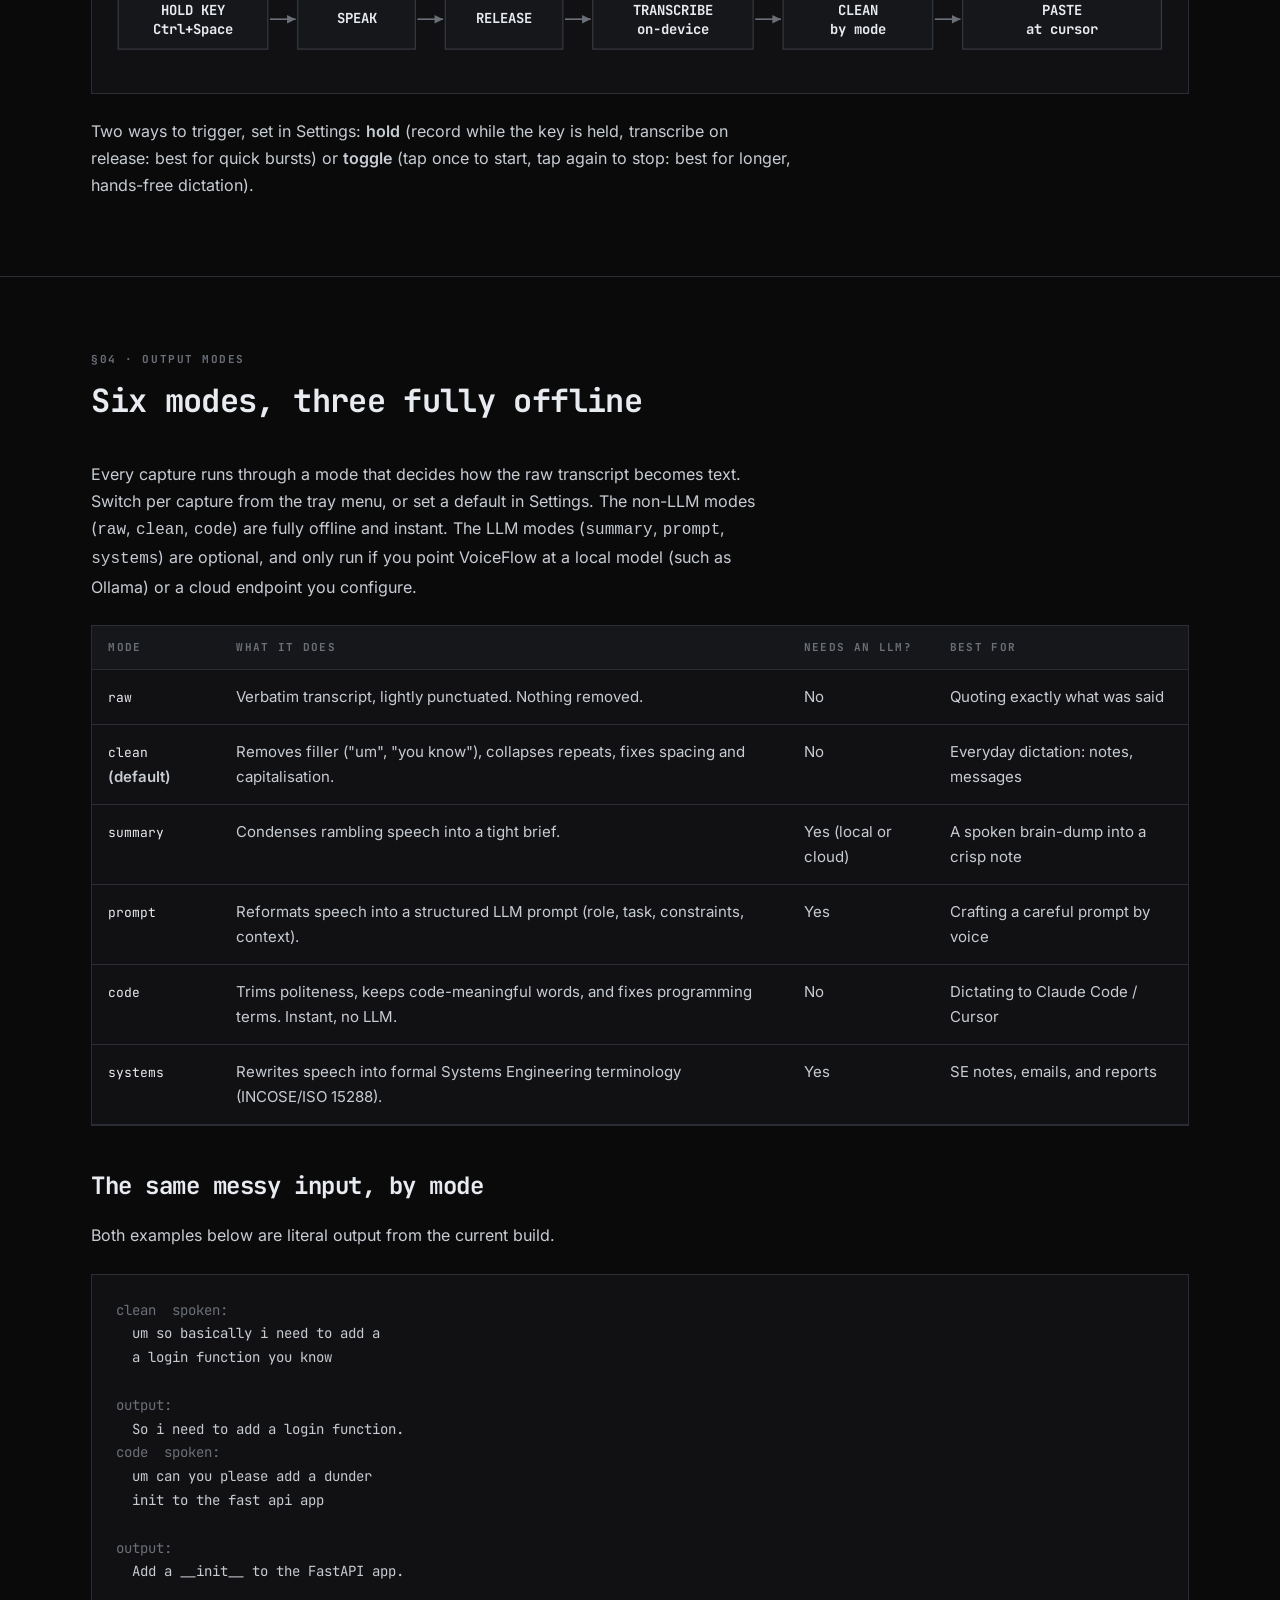
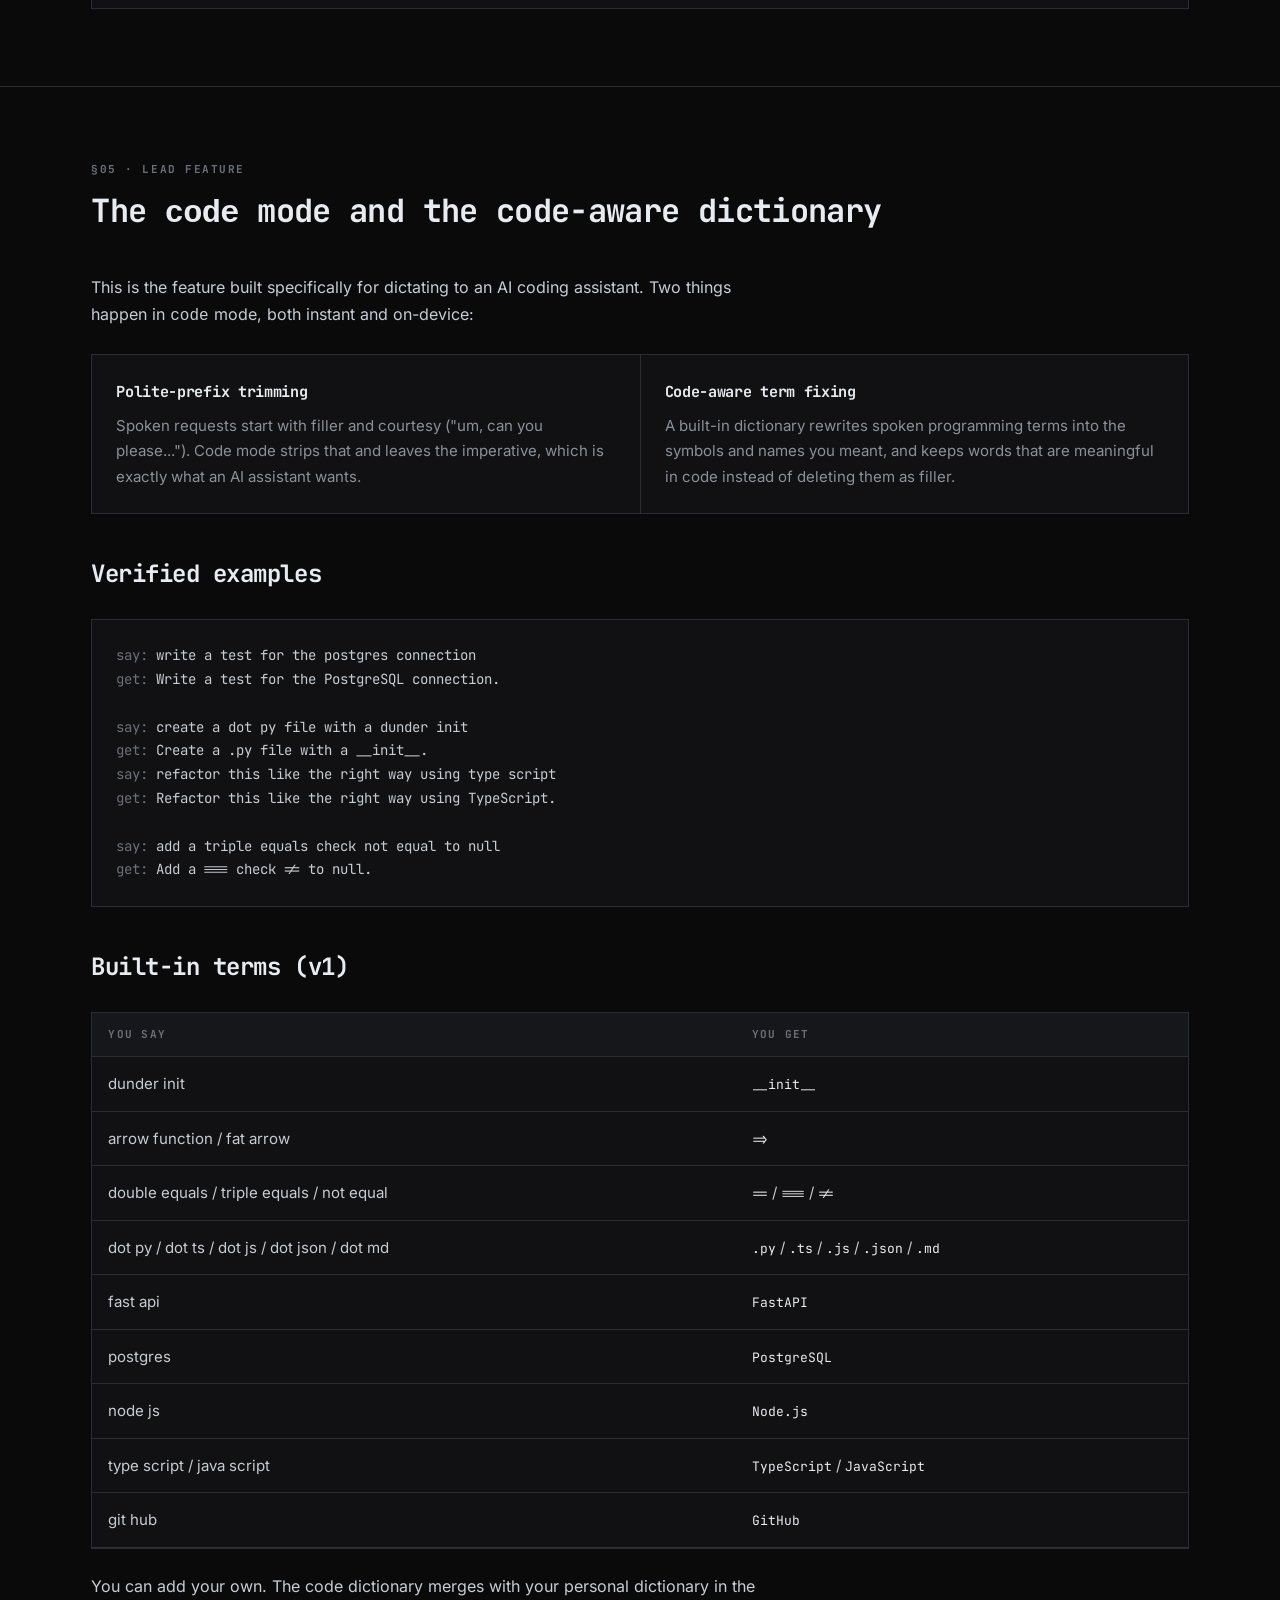
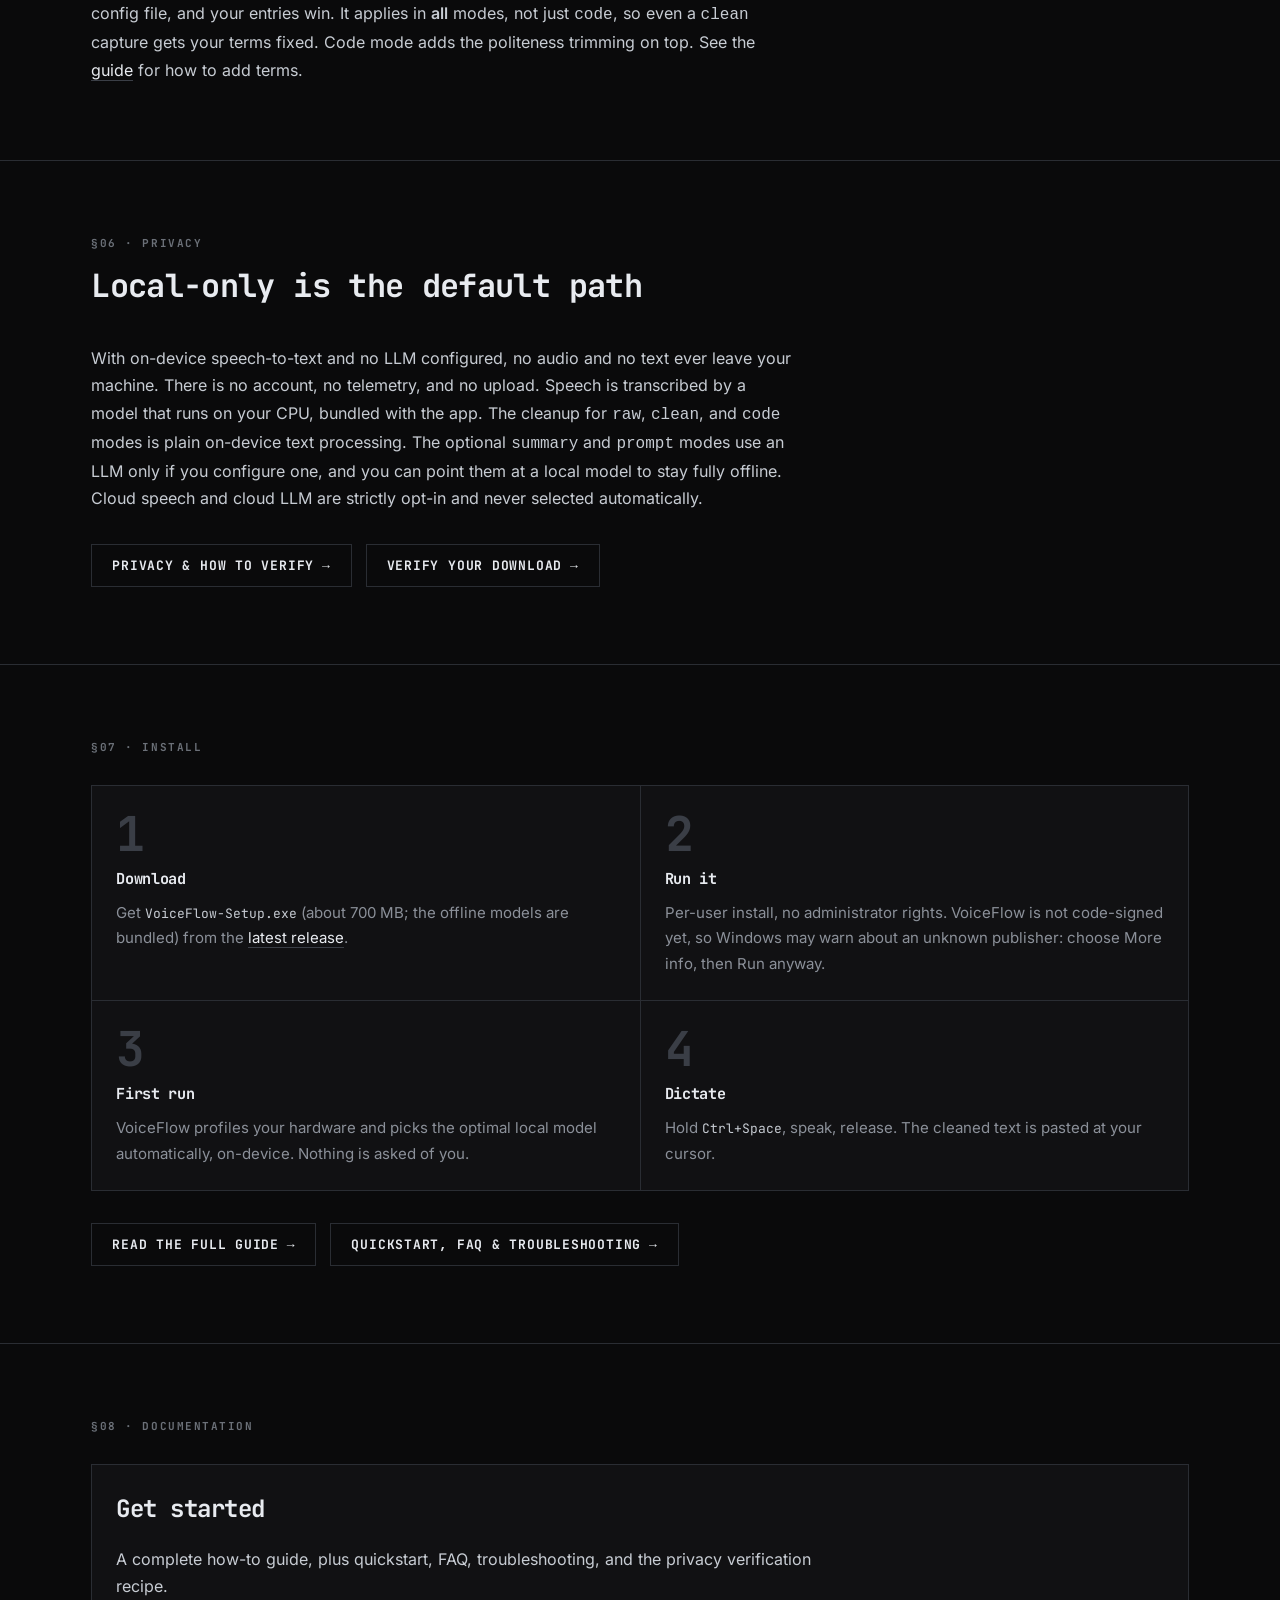
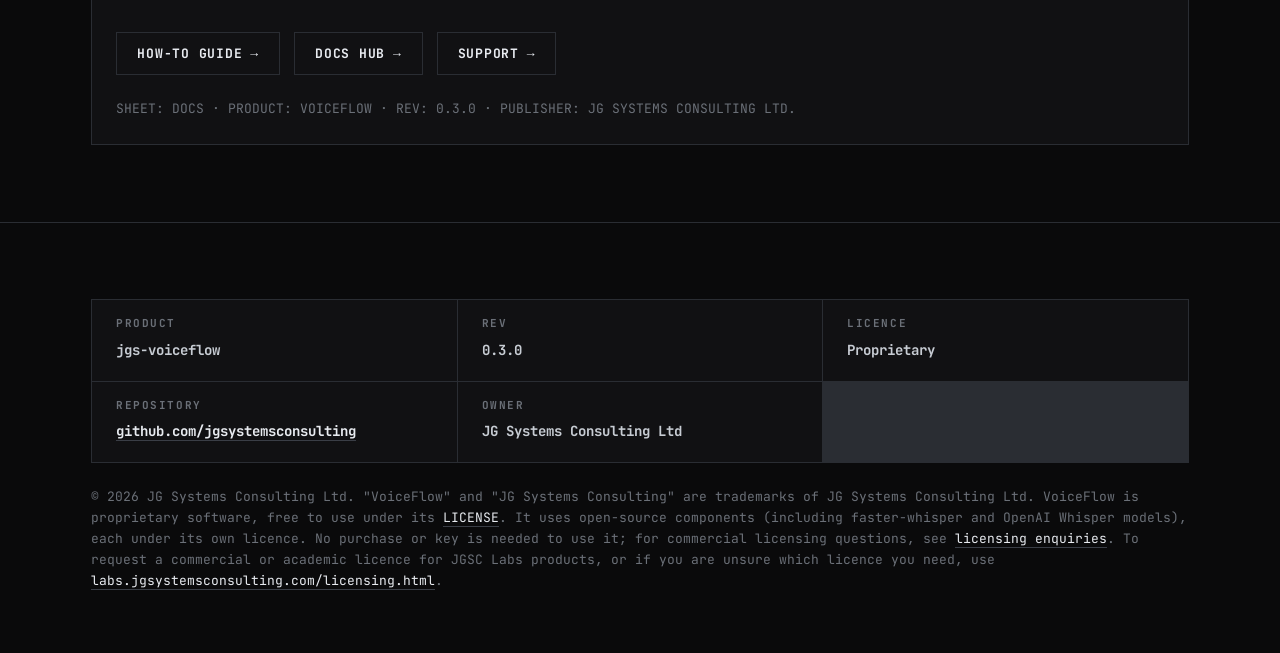
==== commit 96ada56b: "docs(site): align Pages site to the JGS family standard" ====
--- a/docs/index.html
+++ b/docs/index.html
@@ -1,24 +1,26 @@
 <!doctype html>
+<!-- Copyright (c) 2026 JG Systems Consulting Ltd. Source: https://github.com/jgsystemsconsulting/jgs-voiceflow. See LICENSE. -->
+<!-- SPDX-License-Identifier: LicenseRef-JGSystemsConsulting-Proprietary -->
 <html lang="en">
 <head>
 <meta charset="utf-8">
 <meta name="viewport" content="width=device-width, initial-scale=1">
 <title>VoiceFlow: private on-device voice dictation for Windows</title>
 <meta name="description" content="Push-to-talk dictation for Windows. On-device speech-to-text, zero egress, and a code mode that turns speech into clean prompts for AI coding assistants.">
-<!-- Inline data-URI favicon (no external request): square "V" mark in brand ink/paper. -->
-<link rel="icon" href="data:image/svg+xml,%3Csvg xmlns='http://www.w3.org/2000/svg' viewBox='0 0 32 32'%3E%3Crect width='32' height='32' fill='%230a0a0b'/%3E%3Ctext x='16' y='23' font-family='monospace' font-size='22' font-weight='700' fill='%23f4f2ec' text-anchor='middle'%3EV%3C/text%3E%3C/svg%3E">
 <link rel="canonical" href="https://jgsystemsconsulting.github.io/jgs-voiceflow/">
+<link rel="icon" type="image/svg+xml" href="favicon.svg">
+<link rel="stylesheet" href="site.css">
 <meta property="og:type" content="website">
+<meta property="og:url" content="https://jgsystemsconsulting.github.io/jgs-voiceflow/">
 <meta property="og:title" content="VoiceFlow: on-device voice dictation for Windows">
 <meta property="og:description" content="Talk, it types, nothing leaves your machine. On-device dictation with a code mode for Claude Code and Cursor.">
-<meta property="og:url" content="https://jgsystemsconsulting.github.io/jgs-voiceflow/">
-<meta property="og:image" content="https://jgsystemsconsulting.github.io/jgs-voiceflow/title-card.png">
-<meta property="og:image:width" content="1280">
-<meta property="og:image:height" content="720">
-<meta name="twitter:card" content="summary">
+<meta property="og:image" content="https://jgsystemsconsulting.github.io/jgs-voiceflow/images/og/og-voiceflow-1200.jpg">
+<meta property="og:image:width" content="1200">
+<meta property="og:image:height" content="630">
+<meta name="twitter:card" content="summary_large_image">
 <meta name="twitter:title" content="VoiceFlow: on-device voice dictation for Windows">
 <meta name="twitter:description" content="Talk, it types, nothing leaves your machine. On-device dictation with a code mode for Claude Code and Cursor.">
-<meta name="twitter:image" content="https://jgsystemsconsulting.github.io/jgs-voiceflow/title-card.png">
+<meta name="twitter:image" content="https://jgsystemsconsulting.github.io/jgs-voiceflow/images/og/og-voiceflow-1200.jpg">
 <script type="application/ld+json">
 {
   "@context": "https://schema.org",
@@ -30,427 +32,241 @@
   "url": "https://jgsystemsconsulting.github.io/jgs-voiceflow/",
   "downloadUrl": "https://github.com/jgsystemsconsulting/jgs-voiceflow/releases/latest",
   "softwareVersion": "0.3.0",
+  "license": "https://labs.jgsystemsconsulting.com/licensing.html",
+  "codeRepository": "https://github.com/jgsystemsconsulting/jgs-voiceflow",
   "offers": { "@type": "Offer", "price": "0", "priceCurrency": "USD" },
-  "publisher": { "@type": "Organization", "name": "JG Systems Consulting Ltd." }
+  "publisher": { "@type": "Organization", "name": "JG Systems Consulting Ltd." },
+  "author": { "@type": "Organization", "name": "JG Systems Consulting Ltd" }
 }
 </script>
 <style>
-  /* JGS brand & design system: dark engineering drafting-document aesthetic.
-     Self-hosted fonts (JetBrains Mono + Inter, latin subset) under docs/fonts/:
-     no third-party assets / CDN / tracking. */
-  @font-face { font-family: 'Inter'; font-style: normal; font-weight: 400; font-display: swap; src: url('./fonts/inter-400.woff2') format('woff2'); }
-  @font-face { font-family: 'Inter'; font-style: normal; font-weight: 600; font-display: swap; src: url('./fonts/inter-600.woff2') format('woff2'); }
-  @font-face { font-family: 'JetBrains Mono'; font-style: normal; font-weight: 400; font-display: swap; src: url('./fonts/jetbrains-mono-400.woff2') format('woff2'); }
-  @font-face { font-family: 'JetBrains Mono'; font-style: normal; font-weight: 700; font-display: swap; src: url('./fonts/jetbrains-mono-700.woff2') format('woff2'); }
-  :root {
-    --ink: #0a0a0b; --ink-2: #111113; --ink-3: #16171a; --ink-4: #1e2024;
-    --line: #2a2d33; --line-2: #3a3e46;
-    --mute: #6b7078; --mute-2: #8b9099;
-    --text: #c7ccd3; --text-hi: #e8ebf0;
-    --paper: #f4f2ec; --paper-ink: #0a0a0b;
-    --accent: #8fd0c4;
-    --mono: 'JetBrains Mono', ui-monospace, 'SFMono-Regular', Menlo, Consolas, monospace;
-    --sans: 'Inter', ui-sans-serif, system-ui, sans-serif;
-    --pad-x: clamp(24px, 4vw, 80px); --pad-section: clamp(48px, 6vw, 96px);
-  }
-  * { box-sizing: border-box; }
-  html { -webkit-text-size-adjust: 100%; scroll-behavior: smooth; }
-  body {
-    margin: 0; background: var(--ink); color: var(--text);
-    font-family: var(--sans); font-size: 16px; line-height: 1.7;
-  }
-  .wrap { max-width: 1200px; margin: 0 auto; padding-left: var(--pad-x); padding-right: var(--pad-x); }
-  a { color: var(--text-hi); text-decoration: none; border-bottom: 1px solid var(--line-2); }
-  a:hover { border-bottom-color: var(--paper); }
-  :focus-visible { outline: 2px solid var(--paper); outline-offset: 2px; }
+  /* Accessibility and the hero title card only: the design system lives in site.css. */
   .skip { position: absolute; left: -9999px; }
-  .skip:focus { left: var(--pad-x); top: 10px; z-index: 10; background: var(--paper); color: var(--paper-ink); padding: 8px 14px; border: 0; }
-
-  /* Masthead */
-  .masthead { border-bottom: 1px solid var(--line); }
-  .masthead .wrap {
-    display: flex; flex-wrap: wrap; gap: 8px 28px; align-items: baseline;
-    padding-top: 14px; padding-bottom: 14px;
-    font-family: var(--mono); font-size: 0.625rem; font-weight: 700;
-    letter-spacing: 0.14em; text-transform: uppercase; color: var(--mute);
-  }
-  .masthead b { color: var(--text-hi); font-weight: 700; }
-  .masthead .nav { margin-left: auto; display: flex; flex-wrap: wrap; gap: 8px 18px; }
-  .masthead .nav a { border: 0; color: var(--mute); }
-  .masthead .nav a:hover { color: var(--text-hi); }
-
-  /* Sections */
-  section { border-bottom: 1px solid var(--line); }
-  .sec { padding-top: var(--pad-section); padding-bottom: var(--pad-section); }
-  .label {
-    font-family: var(--mono); font-size: 0.6875rem; font-weight: 700;
-    letter-spacing: 0.14em; text-transform: uppercase; color: var(--mute);
-    margin: 0 0 18px;
-  }
-  h1 {
-    font-family: var(--mono); font-weight: 700; letter-spacing: -0.02em;
-    font-size: clamp(2rem, 5vw, 3.4rem); line-height: 1.05; margin: 0 0 18px;
-    color: var(--text-hi);
-  }
-  h2 {
-    font-family: var(--mono); font-weight: 700; letter-spacing: -0.01em;
-    font-size: clamp(1.25rem, 2.4vw, 1.6rem); margin: 0 0 14px; color: var(--text-hi);
-  }
-  .lede { font-size: clamp(1.05rem, 1.6vw, 1.2rem); color: var(--mute-2); max-width: 62ch; }
-  p { color: var(--mute-2); }
-  p.body { color: var(--text); max-width: 70ch; }
-
-  /* Buttons */
-  .btns { display: flex; flex-wrap: wrap; gap: 14px; margin-top: 28px; }
-  .btn {
-    display: inline-flex; align-items: center; gap: 0.6em;
-    font-family: var(--mono); font-weight: 700; letter-spacing: 0.06em;
-    font-size: 0.8125rem; text-transform: uppercase;
-    padding: 13px 20px; border: 1px solid var(--line); background: transparent;
-    color: var(--text-hi);
-  }
-  .btn:hover { border-color: var(--paper); }
-  .btn-primary { background: var(--paper); color: var(--paper-ink); border-color: var(--paper); }
-
+  .skip:focus { left: 24px; top: 10px; z-index: 10; background: var(--paper); color: var(--paper-ink); padding: 8px 14px; border: 0; }
   /* Hero: copy left, title card right */
   .hero-grid { display: grid; grid-template-columns: minmax(0, 1.05fr) minmax(0, 1fr); gap: clamp(28px, 4vw, 56px); align-items: center; }
   .hero-media img { display: block; width: 100%; height: auto; border: 1px solid var(--line); border-radius: 8px; }
-
-  /* Proof-point row under the hero */
-  .proof { display: grid; gap: 1px; background: var(--line); border: 1px solid var(--line); margin-top: 40px; grid-template-columns: repeat(3, 1fr); }
-  .proof .cell { background: var(--ink); padding: 22px 24px; }
-  .proof h3 { font-family: var(--mono); font-weight: 700; font-size: 0.8rem; letter-spacing: 0.04em; text-transform: uppercase; margin: 0 0 8px; color: var(--accent); }
-  .proof p { margin: 0; font-size: 0.92rem; color: var(--text); }
-
-  /* Pipeline diagram */
-  .pipe { margin-top: 8px; border: 1px solid var(--line); background: var(--ink-2); padding: 28px 24px; overflow-x: auto; }
-  .pipe svg { display: block; width: 100%; min-width: 560px; height: auto; }
-  .pipe .pbox { fill: var(--ink-3); stroke: var(--line-2); }
-  .pipe .ptext { fill: var(--text-hi); font-family: var(--mono); font-size: 13px; font-weight: 700; }
-  .pipe .parrow { stroke: var(--mute); stroke-width: 1.5; fill: none; }
-  .pipe .phead { fill: var(--mute); }
-
-  /* Grid-of-cells */
-  .grid { display: grid; gap: 1px; background: var(--line); border: 1px solid var(--line); margin-top: 8px; grid-template-columns: repeat(2, 1fr); }
-  .cell { background: var(--ink); padding: 22px 24px; }
-  .cell h3 { font-family: var(--mono); font-weight: 700; font-size: 0.95rem; margin: 0 0 8px; color: var(--text-hi); letter-spacing: -0.01em; }
-  .cell p { margin: 0; font-size: 0.95rem; }
-
-  /* Numbered steps */
-  .steps { display: grid; gap: 1px; background: var(--line); border: 1px solid var(--line); }
-  .step { background: var(--ink); padding: 22px 24px; display: flex; gap: 20px; align-items: baseline; }
-  .step .n { font-family: var(--mono); font-weight: 700; font-size: 3rem; line-height: 1; color: var(--line-2); min-width: 2ch; }
-  .step .t h3 { font-family: var(--mono); font-weight: 700; font-size: 0.95rem; margin: 0 0 6px; color: var(--text-hi); }
-  .step .t p { margin: 0; font-size: 0.95rem; }
-
-  /* Code transcript blocks (spoken -> output) */
-  .xform { display: grid; gap: 16px; margin-top: 8px; grid-template-columns: repeat(2, 1fr); }
-  .xform pre {
-    margin: 0; font-family: var(--mono); font-size: 0.85rem; line-height: 1.6;
-    background: var(--ink-2); border: 1px solid var(--line); padding: 18px 20px;
-    white-space: pre-wrap; word-break: break-word; color: var(--text);
-  }
-  .xform .said { color: var(--mute); }
-  .xform .got { color: var(--accent); }
-
-  /* Drafting-sheet panel */
-  .sheet {
-    border: 1px solid var(--line); background: var(--ink-2);
-    background-image:
-      linear-gradient(var(--line) 1px, transparent 1px),
-      linear-gradient(90deg, var(--line) 1px, transparent 1px);
-    background-size: 40px 40px; background-position: -1px -1px;
-    padding: 40px 32px; position: relative;
-  }
-  .sheet .corner { position: absolute; width: 10px; height: 10px; border: 1px solid var(--line-2); }
-  .sheet .c-tl { top: 8px; left: 8px; border-right: 0; border-bottom: 0; }
-  .sheet .c-tr { top: 8px; right: 8px; border-left: 0; border-bottom: 0; }
-  .sheet .c-bl { bottom: 8px; left: 8px; border-right: 0; border-top: 0; }
-  .sheet .c-br { bottom: 8px; right: 8px; border-left: 0; border-top: 0; }
-  .titleblock {
-    margin-top: 28px; border-top: 1px solid var(--line); padding-top: 14px;
-    font-family: var(--mono); font-size: 0.625rem; font-weight: 700;
-    letter-spacing: 0.14em; text-transform: uppercase; color: var(--mute);
-    display: flex; flex-wrap: wrap; gap: 6px 28px;
-  }
-
-  table { border-collapse: collapse; width: 100%; margin-top: 8px; font-size: 0.95rem; }
-  th, td { border: 1px solid var(--line); padding: 12px 16px; text-align: left; vertical-align: top; }
-  th { font-family: var(--mono); font-weight: 700; font-size: 0.7rem; letter-spacing: 0.1em; text-transform: uppercase; color: var(--mute); }
-  td code, p code, .step code, li code { font-family: var(--mono); font-size: 0.9em; color: var(--text-hi); }
-
-  footer { color: var(--mute); font-size: 0.85rem; }
-  footer .wrap { padding-top: 32px; padding-bottom: 48px; }
-
   @media (max-width: 860px) {
-    .grid, .proof, .xform, .hero-grid { grid-template-columns: 1fr; }
-    .step { flex-direction: column; gap: 6px; }
-    .step .n { font-size: 2rem; }
-  }
-  @media (prefers-reduced-motion: reduce) {
-    html { scroll-behavior: auto; }
-    * { transition: none !important; animation: none !important; }
+    .hero-grid { grid-template-columns: 1fr; }
   }
 </style>
 </head>
 <body>
 <a class="skip" href="#main">Skip to content</a>
 
-<header class="masthead">
-  <div class="wrap">
-    <span>CLASSIFICATION: <b>PUBLIC</b></span>
-    <span>LICENCE: <b>PROPRIETARY · FREE TO USE</b></span>
-    <span>DOC-ID: <b>JGS-VOICEFLOW</b></span>
-    <span>REV <b>0.3.0</b></span>
-    <nav class="nav" aria-label="Primary">
-      <a href="#who">Who it's for</a>
-      <a href="#how-it-works">How it works</a>
-      <a href="#modes">Modes</a>
-      <a href="#code">Code mode</a>
-      <a href="#privacy">Privacy</a>
-      <a href="#install">Install</a>
-      <a href="#get-started">Get started</a>
-      <a href="guide.html">Guide</a>
-      <a href="docs.html">Docs</a>
-    </nav>
-  </div>
-</header>
+<header class="masthead"><div class="wrap">
+  <span>CLASSIFICATION: <b>PUBLIC</b></span>
+  <span>LICENCE: <b>Proprietary</b></span>
+  <span>DOC-ID: <b>JGS-VOICEFLOW</b></span>
+  <span>REV <b>0.3.0</b></span>
+</div></header>
+
+<nav class="site" aria-label="Site"><div class="wrap">
+  <a href="#who">Who it's for</a>
+  <a href="#how-it-works">How it works</a>
+  <a href="#modes">Modes</a>
+  <a href="#code">Code mode</a>
+  <a href="#privacy">Privacy</a>
+  <a href="#install">Install</a>
+  <a href="#get-started">Get started</a>
+  <a href="guide.html">Guide</a>
+  <a href="docs.html">Docs</a>
+  <a href="https://github.com/jgsystemsconsulting/jgs-voiceflow">Repository</a>
+  <a href="https://labs.jgsystemsconsulting.com/licensing.html">Licensing</a>
+</div></nav>
 
 <main id="main">
-  <section>
-    <div class="wrap sec">
-      <div class="hero-grid">
-        <div>
-          <p class="label">§01 · Product</p>
-          <h1>Talk. It types.<br>Nothing leaves your machine.</h1>
-          <p class="lede">VoiceFlow is a push-to-talk dictation app for Windows. Hold a key, speak,
-          release, and your words appear at the cursor in any app. Transcription runs entirely on your
-          own PC, so your voice and text never touch the internet. Free to use.</p>
-          <div class="btns">
-            <a class="btn btn-primary" href="https://github.com/jgsystemsconsulting/jgs-voiceflow/releases/latest">Download for Windows →</a>
-            <a class="btn" href="https://github.com/jgsystemsconsulting/jgs-voiceflow">View on GitHub →</a>
-          </div>
-        </div>
-        <div class="hero-media">
-          <img src="./title-card.png" width="1280" height="720" loading="eager"
-               alt="VoiceFlow skill-overview card: repo jgs-voiceflow, on-device push-to-talk voice dictation for Windows with zero egress, plus a code mode your agents can drive.">
-        </div>
-      </div>
-      <div class="proof">
-        <div class="cell"><h3>On-device, private</h3><p>Local speech-to-text by default. Zero network egress. Your audio is never uploaded.</p></div>
-        <div class="cell"><h3>Fast, no GPU</h3><p>With the bundled Parakeet engine, a sentence transcribes in well under a second on a normal CPU.</p></div>
-        <div class="cell"><h3>Built for AI coders</h3><p>A dedicated <code>code</code> mode turns spoken requests into clean prompts for Claude Code or Cursor.</p></div>
+<div class="hero"><div class="wrap">
+  <div class="hero-grid">
+    <div>
+      <span class="label">&sect;01 &middot; Product</span>
+      <h1>Talk. It types.<br>Nothing leaves your machine.</h1>
+      <p class="lead">VoiceFlow is a push-to-talk dictation app for Windows. Hold a key, speak, release, and your words appear at the cursor in any app. Transcription runs entirely on your own PC, so your voice and text never touch the internet. Free to use.</p>
+      <div class="cta">
+        <a class="btn btn-primary" href="https://github.com/jgsystemsconsulting/jgs-voiceflow/releases/latest">Download for Windows <span aria-hidden="true">&rarr;</span></a>
+        <a class="btn btn-ghost" href="https://github.com/jgsystemsconsulting/jgs-voiceflow">View on GitHub <span aria-hidden="true">&rarr;</span></a>
       </div>
     </div>
-  </section>
-
-  <section id="who">
-    <div class="wrap sec">
-      <p class="label">§02 · Who it is for</p>
-      <p class="body">VoiceFlow is for anyone who would rather talk than type, and especially for
-      developers who work with an AI coding assistant all day. If you use Claude Code, Cursor, or a
-      chat-based assistant to build software, most of your input is prose: describing a change,
-      pasting an error, sketching a feature. Typing that is slow, and speaking it rambles. VoiceFlow
-      closes that gap. You hold a key, say what you want, and a clean, code-aware prompt lands in the
-      chat box, ready to send.</p>
-      <p class="body">It also handles the everyday cases: notes, messages, email drafts, filling in
-      a form. The same hold-to-talk flow works in any text field, in any application.</p>
+    <div class="hero-media">
+      <img src="./title-card.png" width="1280" height="720" loading="eager"
+           alt="VoiceFlow skill-overview card: repo jgs-voiceflow, on-device push-to-talk voice dictation for Windows with zero egress, plus a code mode your agents can drive.">
     </div>
-  </section>
-
-  <section id="how-it-works">
-    <div class="wrap sec">
-      <p class="label">§03 · How it works</p>
-      <h2>One simple loop</h2>
-      <p class="body">There is no window to switch to, no "send" button, and no account. VoiceFlow
-      lives in the system tray and waits for the hotkey.</p>
-      <div class="pipe" role="img" aria-label="Pipeline: hold the hotkey, speak, release, transcribe on-device, clean by mode, paste at the cursor.">
-        <svg viewBox="0 0 980 92" xmlns="http://www.w3.org/2000/svg">
-          <!-- boxes -->
-          <g class="ptext" text-anchor="middle">
-            <rect class="pbox" x="2"   y="18" width="140" height="56"/>
-            <text x="72"  y="42">HOLD KEY</text><text x="72"  y="60">Ctrl+Space</text>
-            <rect class="pbox" x="170" y="18" width="110" height="56"/>
-            <text x="225" y="50">SPEAK</text>
-            <rect class="pbox" x="308" y="18" width="110" height="56"/>
-            <text x="363" y="50">RELEASE</text>
-            <rect class="pbox" x="446" y="18" width="150" height="56"/>
-            <text x="521" y="42">TRANSCRIBE</text><text x="521" y="60">on-device</text>
-            <rect class="pbox" x="624" y="18" width="140" height="56"/>
-            <text x="694" y="42">CLEAN</text><text x="694" y="60">by mode</text>
-            <rect class="pbox" x="792" y="18" width="186" height="56"/>
-            <text x="885" y="42">PASTE</text><text x="885" y="60">at cursor</text>
-          </g>
-          <!-- arrows -->
-          <g class="parrow">
-            <path d="M144 46 H168"/><path d="M282 46 H306"/><path d="M420 46 H444"/>
-            <path d="M598 46 H622"/><path d="M766 46 H790"/>
-          </g>
-          <g class="phead">
-            <path d="M168 46 l-8 -4 v8 z"/><path d="M306 46 l-8 -4 v8 z"/><path d="M444 46 l-8 -4 v8 z"/>
-            <path d="M622 46 l-8 -4 v8 z"/><path d="M790 46 l-8 -4 v8 z"/>
-          </g>
-        </svg>
-      </div>
-      <p class="body" style="margin-top:24px">Two ways to trigger, set in Settings: <b>hold</b> (record while the key is
-      held, transcribe on release: best for quick bursts) or <b>toggle</b> (tap once to start, tap
-      again to stop: best for longer, hands-free dictation).</p>
-    </div>
-  </section>
-
-  <section id="modes">
-    <div class="wrap sec">
-      <p class="label">§04 · Output modes</p>
-      <h2>Six modes, three fully offline</h2>
-      <p class="body">Every capture runs through a mode that decides how the raw transcript becomes
-      text. Switch per capture from the tray menu, or set a default in Settings. The non-LLM modes
-      (<code>raw</code>, <code>clean</code>, <code>code</code>) are fully offline and instant. The
-      LLM modes (<code>summary</code>, <code>prompt</code>, <code>systems</code>) are optional, and
-      only run if you point VoiceFlow at a local model (such as Ollama) or a cloud endpoint you
-      configure.</p>
-      <table>
-        <thead><tr><th>Mode</th><th>What it does</th><th>Needs an LLM?</th><th>Best for</th></tr></thead>
-        <tbody>
-          <tr><td><code>raw</code></td><td>Verbatim transcript, lightly punctuated. Nothing removed.</td><td>No</td><td>Quoting exactly what was said</td></tr>
-          <tr><td><code>clean</code> <b>(default)</b></td><td>Removes filler ("um", "you know"), collapses repeats, fixes spacing and capitalisation.</td><td>No</td><td>Everyday dictation: notes, messages</td></tr>
-          <tr><td><code>summary</code></td><td>Condenses rambling speech into a tight brief.</td><td>Yes (local or cloud)</td><td>A spoken brain-dump into a crisp note</td></tr>
-          <tr><td><code>prompt</code></td><td>Reformats speech into a structured LLM prompt (role, task, constraints, context).</td><td>Yes</td><td>Crafting a careful prompt by voice</td></tr>
-          <tr><td><code>code</code></td><td>Trims politeness, keeps code-meaningful words, and fixes programming terms. Instant, no LLM.</td><td>No</td><td>Dictating to Claude Code / Cursor</td></tr>
-          <tr><td><code>systems</code></td><td>Rewrites speech into formal Systems Engineering terminology (INCOSE/ISO 15288).</td><td>Yes</td><td>SE notes, emails, and reports</td></tr>
-        </tbody>
-      </table>
-      <h2 style="margin-top:40px">The same messy input, by mode</h2>
-      <p class="body">Both examples below are literal output from the current build.</p>
-      <div class="xform">
-        <pre><span class="said">clean &nbsp;spoken:</span>
+  </div>
+  <div class="grid g3" style="margin-top:2.5rem">
+    <div class="cell"><h3>On-device, private</h3><p>Local speech-to-text by default. Zero network egress. Your audio is never uploaded.</p></div>
+    <div class="cell"><h3>Fast, no GPU</h3><p>With the bundled Parakeet engine, a sentence transcribes in well under a second on a normal CPU.</p></div>
+    <div class="cell"><h3>Built for AI coders</h3><p>A dedicated <code>code</code> mode turns spoken requests into clean prompts for Claude Code or Cursor.</p></div>
+  </div>
+</div></div>
+
+<section id="who"><div class="wrap">
+  <div class="shead"><span class="label">&sect;02 &middot; Who it is for</span></div>
+  <p class="lead">VoiceFlow is for anyone who would rather talk than type, and especially for developers who work with an AI coding assistant all day. If you use Claude Code, Cursor, or a chat-based assistant to build software, most of your input is prose: describing a change, pasting an error, sketching a feature. Typing that is slow, and speaking it rambles. VoiceFlow closes that gap. You hold a key, say what you want, and a clean, code-aware prompt lands in the chat box, ready to send.</p>
+  <p class="lead" style="margin-top:1.5rem">It also handles the everyday cases: notes, messages, email drafts, filling in a form. The same hold-to-talk flow works in any text field, in any application.</p>
+</div></section>
+
+<section id="how-it-works"><div class="wrap">
+  <div class="shead"><span class="label">&sect;03 &middot; How it works</span><h2>One simple loop</h2></div>
+  <p class="lead">There is no window to switch to, no "send" button, and no account. VoiceFlow lives in the system tray and waits for the hotkey.</p>
+  <div class="sheet" style="margin-top:1.5rem">
+    <svg viewBox="0 0 980 92" xmlns="http://www.w3.org/2000/svg" role="img" aria-label="Pipeline: hold the hotkey, speak, release, transcribe on-device, clean by mode, paste at the cursor." style="display:block;width:100%;min-width:560px;height:auto">
+      <!-- boxes -->
+      <g fill="#16171a" stroke="#3a3e46">
+        <rect x="2" y="18" width="140" height="56"/>
+        <rect x="170" y="18" width="110" height="56"/>
+        <rect x="308" y="18" width="110" height="56"/>
+        <rect x="446" y="18" width="150" height="56"/>
+        <rect x="624" y="18" width="140" height="56"/>
+        <rect x="792" y="18" width="186" height="56"/>
+      </g>
+      <g fill="#e8ebf0" font-family="JetBrains Mono, ui-monospace, monospace" font-size="13" font-weight="700" text-anchor="middle">
+        <text x="72" y="42">HOLD KEY</text><text x="72" y="60">Ctrl+Space</text>
+        <text x="225" y="50">SPEAK</text>
+        <text x="363" y="50">RELEASE</text>
+        <text x="521" y="42">TRANSCRIBE</text><text x="521" y="60">on-device</text>
+        <text x="694" y="42">CLEAN</text><text x="694" y="60">by mode</text>
+        <text x="885" y="42">PASTE</text><text x="885" y="60">at cursor</text>
+      </g>
+      <!-- arrows -->
+      <g stroke="#6b7078" stroke-width="1.5" fill="none">
+        <path d="M144 46 H168"/><path d="M282 46 H306"/><path d="M420 46 H444"/>
+        <path d="M598 46 H622"/><path d="M766 46 H790"/>
+      </g>
+      <g fill="#6b7078">
+        <path d="M168 46 l-8 -4 v8 z"/><path d="M306 46 l-8 -4 v8 z"/><path d="M444 46 l-8 -4 v8 z"/>
+        <path d="M622 46 l-8 -4 v8 z"/><path d="M790 46 l-8 -4 v8 z"/>
+      </g>
+    </svg>
+  </div>
+  <p class="lead" style="margin-top:1.5rem">Two ways to trigger, set in Settings: <b>hold</b> (record while the key is held, transcribe on release: best for quick bursts) or <b>toggle</b> (tap once to start, tap again to stop: best for longer, hands-free dictation).</p>
+</div></section>
+
+<section id="modes"><div class="wrap">
+  <div class="shead"><span class="label">&sect;04 &middot; Output modes</span><h2>Six modes, three fully offline</h2></div>
+  <p class="lead">Every capture runs through a mode that decides how the raw transcript becomes text. Switch per capture from the tray menu, or set a default in Settings. The non-LLM modes (<code>raw</code>, <code>clean</code>, <code>code</code>) are fully offline and instant. The LLM modes (<code>summary</code>, <code>prompt</code>, <code>systems</code>) are optional, and only run if you point VoiceFlow at a local model (such as Ollama) or a cloud endpoint you configure.</p>
+  <div class="sheet" style="margin-top:1.5rem;padding:0;overflow:auto">
+  <table class="data">
+    <thead>
+      <tr><th>Mode</th><th>What it does</th><th>Needs an LLM?</th><th>Best for</th></tr>
+    </thead>
+    <tbody>
+      <tr><td><code>raw</code></td><td>Verbatim transcript, lightly punctuated. Nothing removed.</td><td>No</td><td>Quoting exactly what was said</td></tr>
+      <tr><td><code>clean</code> <b>(default)</b></td><td>Removes filler ("um", "you know"), collapses repeats, fixes spacing and capitalisation.</td><td>No</td><td>Everyday dictation: notes, messages</td></tr>
+      <tr><td><code>summary</code></td><td>Condenses rambling speech into a tight brief.</td><td>Yes (local or cloud)</td><td>A spoken brain-dump into a crisp note</td></tr>
+      <tr><td><code>prompt</code></td><td>Reformats speech into a structured LLM prompt (role, task, constraints, context).</td><td>Yes</td><td>Crafting a careful prompt by voice</td></tr>
+      <tr><td><code>code</code></td><td>Trims politeness, keeps code-meaningful words, and fixes programming terms. Instant, no LLM.</td><td>No</td><td>Dictating to Claude Code / Cursor</td></tr>
+      <tr><td><code>systems</code></td><td>Rewrites speech into formal Systems Engineering terminology (INCOSE/ISO 15288).</td><td>Yes</td><td>SE notes, emails, and reports</td></tr>
+    </tbody>
+  </table>
+  </div>
+  <h2 style="margin-top:2.5rem">The same messy input, by mode</h2>
+  <p class="lead" style="margin-top:1rem">Both examples below are literal output from the current build.</p>
+  <div class="sheet" style="margin-top:1.5rem">
+    <pre><span class="c">clean &nbsp;spoken:</span>
   um so basically i need to add a
   a login function you know
 
-<span class="got">output:</span>
+<span class="c">output:</span>
   So i need to add a login function.</pre>
-        <pre><span class="said">code &nbsp;spoken:</span>
+    <pre><span class="c">code &nbsp;spoken:</span>
   um can you please add a dunder
   init to the fast api app
 
-<span class="got">output:</span>
+<span class="c">output:</span>
   Add a __init__ to the FastAPI app.</pre>
-      </div>
+  </div>
+</div></section>
+
+<section id="code"><div class="wrap">
+  <div class="shead"><span class="label">&sect;05 &middot; Lead feature</span><h2>The <code>code</code> mode and the code-aware dictionary</h2></div>
+  <p class="lead">This is the feature built specifically for dictating to an AI coding assistant. Two things happen in <code>code</code> mode, both instant and on-device:</p>
+  <div class="grid g2" style="margin-top:1.5rem">
+    <div class="cell"><h3>Polite-prefix trimming</h3><p>Spoken requests start with filler and courtesy ("um, can you please..."). Code mode strips that and leaves the imperative, which is exactly what an AI assistant wants.</p></div>
+    <div class="cell"><h3>Code-aware term fixing</h3><p>A built-in dictionary rewrites spoken programming terms into the symbols and names you meant, and keeps words that are meaningful in code instead of deleting them as filler.</p></div>
+  </div>
+  <h2 style="margin-top:2.5rem">Verified examples</h2>
+  <div class="sheet" style="margin-top:1.5rem">
+    <pre><span class="c">say:</span> write a test for the postgres connection
+<span class="c">get:</span> Write a test for the PostgreSQL connection.
+
+<span class="c">say:</span> create a dot py file with a dunder init
+<span class="c">get:</span> Create a .py file with a __init__.</pre>
+    <pre><span class="c">say:</span> refactor this like the right way using type script
+<span class="c">get:</span> Refactor this like the right way using TypeScript.
+
+<span class="c">say:</span> add a triple equals check not equal to null
+<span class="c">get:</span> Add a === check != to null.</pre>
+  </div>
+  <h2 style="margin-top:2.5rem">Built-in terms (v1)</h2>
+  <div class="sheet" style="margin-top:1.5rem;padding:0;overflow:auto">
+  <table class="data">
+    <thead>
+      <tr><th>You say</th><th>You get</th></tr>
+    </thead>
+    <tbody>
+      <tr><td>dunder init</td><td><code>__init__</code></td></tr>
+      <tr><td>arrow function / fat arrow</td><td><code>=&gt;</code></td></tr>
+      <tr><td>double equals / triple equals / not equal</td><td><code>==</code> / <code>===</code> / <code>!=</code></td></tr>
+      <tr><td>dot py / dot ts / dot js / dot json / dot md</td><td><code>.py</code> / <code>.ts</code> / <code>.js</code> / <code>.json</code> / <code>.md</code></td></tr>
+      <tr><td>fast api</td><td><code>FastAPI</code></td></tr>
+      <tr><td>postgres</td><td><code>PostgreSQL</code></td></tr>
+      <tr><td>node js</td><td><code>Node.js</code></td></tr>
+      <tr><td>type script / java script</td><td><code>TypeScript</code> / <code>JavaScript</code></td></tr>
+      <tr><td>git hub</td><td><code>GitHub</code></td></tr>
+    </tbody>
+  </table>
+  </div>
+  <p class="lead" style="margin-top:1.5rem">You can add your own. The code dictionary merges with your personal dictionary in the config file, and your entries win. It applies in <b>all</b> modes, not just <code>code</code>, so even a <code>clean</code> capture gets your terms fixed. Code mode adds the politeness trimming on top. See the <a href="guide.html#config">guide</a> for how to add terms.</p>
+</div></section>
+
+<section id="privacy"><div class="wrap">
+  <div class="shead"><span class="label">&sect;06 &middot; Privacy</span><h2>Local-only is the default path</h2></div>
+  <p class="lead">With on-device speech-to-text and no LLM configured, no audio and no text ever leave your machine. There is no account, no telemetry, and no upload. Speech is transcribed by a model that runs on your CPU, bundled with the app. The cleanup for <code>raw</code>, <code>clean</code>, and <code>code</code> modes is plain on-device text processing. The optional <code>summary</code> and <code>prompt</code> modes use an LLM only if you configure one, and you can point them at a local model to stay fully offline. Cloud speech and cloud LLM are strictly opt-in and never selected automatically.</p>
+  <div class="cta">
+    <a class="btn btn-ghost" href="https://github.com/jgsystemsconsulting/jgs-voiceflow/blob/main/docs/privacy.md">Privacy &amp; how to verify <span aria-hidden="true">&rarr;</span></a>
+    <a class="btn btn-ghost" href="https://github.com/jgsystemsconsulting/jgs-voiceflow/blob/main/docs/verifying-downloads.md">Verify your download <span aria-hidden="true">&rarr;</span></a>
+  </div>
+</div></section>
+
+<section id="install"><div class="wrap">
+  <div class="shead"><span class="label">&sect;07 &middot; Install</span></div>
+  <div class="grid g2">
+    <div class="cell"><span class="num">1</span><h3>Download</h3><p>Get <code>VoiceFlow-Setup.exe</code> (about 700 MB; the offline models are bundled) from the <a href="https://github.com/jgsystemsconsulting/jgs-voiceflow/releases/latest">latest release</a>.</p></div>
+    <div class="cell"><span class="num">2</span><h3>Run it</h3><p>Per-user install, no administrator rights. VoiceFlow is not code-signed yet, so Windows may warn about an unknown publisher: choose More info, then Run anyway.</p></div>
+    <div class="cell"><span class="num">3</span><h3>First run</h3><p>VoiceFlow profiles your hardware and picks the optimal local model automatically, on-device. Nothing is asked of you.</p></div>
+    <div class="cell"><span class="num">4</span><h3>Dictate</h3><p>Hold <code>Ctrl+Space</code>, speak, release. The cleaned text is pasted at your cursor.</p></div>
+  </div>
+  <div class="cta">
+    <a class="btn btn-ghost" href="guide.html">Read the full guide <span aria-hidden="true">&rarr;</span></a>
+    <a class="btn btn-ghost" href="docs.html">Quickstart, FAQ &amp; troubleshooting <span aria-hidden="true">&rarr;</span></a>
+  </div>
+</div></section>
+
+<section id="get-started"><div class="wrap">
+  <div class="shead"><span class="label">&sect;08 &middot; Documentation</span></div>
+  <div class="sheet">
+    <h2>Get started</h2>
+    <p class="lead" style="margin-top:1rem">A complete how-to guide, plus quickstart, FAQ, troubleshooting, and the privacy verification recipe.</p>
+    <div class="cta">
+      <a class="btn btn-ghost" href="guide.html">How-to guide <span aria-hidden="true">&rarr;</span></a>
+      <a class="btn btn-ghost" href="docs.html">Docs hub <span aria-hidden="true">&rarr;</span></a>
+      <a class="btn btn-ghost" href="https://github.com/jgsystemsconsulting/jgs-voiceflow/blob/main/SUPPORT.md">Support <span aria-hidden="true">&rarr;</span></a>
     </div>
-  </section>
-
-  <section id="code">
-    <div class="wrap sec">
-      <p class="label">§05 · Lead feature</p>
-      <h2>The <code>code</code> mode and the code-aware dictionary</h2>
-      <p class="body">This is the feature built specifically for dictating to an AI coding assistant.
-      Two things happen in <code>code</code> mode, both instant and on-device:</p>
-      <div class="grid">
-        <div class="cell"><h3>Polite-prefix trimming</h3><p>Spoken requests start with filler and courtesy ("um, can you please..."). Code mode strips that and leaves the imperative, which is exactly what an AI assistant wants.</p></div>
-        <div class="cell"><h3>Code-aware term fixing</h3><p>A built-in dictionary rewrites spoken programming terms into the symbols and names you meant, and keeps words that are meaningful in code instead of deleting them as filler.</p></div>
-      </div>
-      <h2 style="margin-top:40px">Verified examples</h2>
-      <div class="xform">
-        <pre><span class="said">say:</span> write a test for the postgres connection
-<span class="got">get:</span> Write a test for the PostgreSQL connection.
-
-<span class="said">say:</span> create a dot py file with a dunder init
-<span class="got">get:</span> Create a .py file with a __init__.</pre>
-        <pre><span class="said">say:</span> refactor this like the right way using type script
-<span class="got">get:</span> Refactor this like the right way using TypeScript.
-
-<span class="said">say:</span> add a triple equals check not equal to null
-<span class="got">get:</span> Add a === check != to null.</pre>
-      </div>
-      <h2 style="margin-top:40px">Built-in terms (v1)</h2>
-      <table>
-        <thead><tr><th>You say</th><th>You get</th></tr></thead>
-        <tbody>
-          <tr><td>dunder init</td><td><code>__init__</code></td></tr>
-          <tr><td>arrow function / fat arrow</td><td><code>=&gt;</code></td></tr>
-          <tr><td>double equals / triple equals / not equal</td><td><code>==</code> / <code>===</code> / <code>!=</code></td></tr>
-          <tr><td>dot py / dot ts / dot js / dot json / dot md</td><td><code>.py</code> / <code>.ts</code> / <code>.js</code> / <code>.json</code> / <code>.md</code></td></tr>
-          <tr><td>fast api</td><td><code>FastAPI</code></td></tr>
-          <tr><td>postgres</td><td><code>PostgreSQL</code></td></tr>
-          <tr><td>node js</td><td><code>Node.js</code></td></tr>
-          <tr><td>type script / java script</td><td><code>TypeScript</code> / <code>JavaScript</code></td></tr>
-          <tr><td>git hub</td><td><code>GitHub</code></td></tr>
-        </tbody>
-      </table>
-      <p class="body" style="margin-top:20px">You can add your own. The code dictionary merges with
-      your personal dictionary in the config file, and your entries win. It applies in <b>all</b>
-      modes, not just <code>code</code>, so even a <code>clean</code> capture gets your terms fixed.
-      Code mode adds the politeness trimming on top. See the <a href="guide.html#config">guide</a>
-      for how to add terms.</p>
-    </div>
-  </section>
-
-  <section id="privacy">
-    <div class="wrap sec">
-      <p class="label">§06 · Privacy</p>
-      <h2>Local-only is the default path</h2>
-      <p class="body">With on-device speech-to-text and no LLM configured, no audio and no text ever
-      leave your machine. There is no account, no telemetry, and no upload. Speech is transcribed by
-      a model that runs on your CPU, bundled with the app. The cleanup for <code>raw</code>,
-      <code>clean</code>, and <code>code</code> modes is plain on-device text processing. The
-      optional <code>summary</code> and <code>prompt</code> modes use an LLM only if you configure
-      one, and you can point them at a local model to stay fully offline. Cloud speech and cloud LLM
-      are strictly opt-in and never selected automatically.</p>
-      <div class="btns">
-        <a class="btn" href="https://github.com/jgsystemsconsulting/jgs-voiceflow/blob/main/docs/privacy.md">Privacy &amp; how to verify →</a>
-        <a class="btn" href="https://github.com/jgsystemsconsulting/jgs-voiceflow/blob/main/docs/verifying-downloads.md">Verify your download →</a>
-      </div>
-    </div>
-  </section>
-
-  <section id="install">
-    <div class="wrap sec">
-      <p class="label">§07 · Install</p>
-      <div class="steps">
-        <div class="step"><span class="n">1</span><div class="t"><h3>Download</h3><p>Get <code>VoiceFlow-Setup.exe</code> (about 700 MB; the offline models are bundled) from the <a href="https://github.com/jgsystemsconsulting/jgs-voiceflow/releases/latest">latest release</a>.</p></div></div>
-        <div class="step"><span class="n">2</span><div class="t"><h3>Run it</h3><p>Per-user install, no administrator rights. VoiceFlow is not code-signed yet, so Windows may warn about an unknown publisher: choose More info, then Run anyway.</p></div></div>
-        <div class="step"><span class="n">3</span><div class="t"><h3>First run</h3><p>VoiceFlow profiles your hardware and picks the optimal local model automatically, on-device. Nothing is asked of you.</p></div></div>
-        <div class="step"><span class="n">4</span><div class="t"><h3>Dictate</h3><p>Hold <code>Ctrl+Space</code>, speak, release. The cleaned text is pasted at your cursor.</p></div></div>
-      </div>
-      <div class="btns">
-        <a class="btn" href="guide.html">Read the full guide →</a>
-        <a class="btn" href="docs.html">Quickstart, FAQ &amp; troubleshooting →</a>
-      </div>
-    </div>
-  </section>
-
-  <section id="get-started">
-    <div class="wrap sec">
-      <p class="label">§08 · Documentation</p>
-      <div class="sheet">
-        <span class="corner c-tl"></span><span class="corner c-tr"></span>
-        <span class="corner c-bl"></span><span class="corner c-br"></span>
-        <h2>Get started</h2>
-        <p class="body">A complete how-to guide, plus quickstart, FAQ, troubleshooting, and the
-        privacy verification recipe.</p>
-        <div class="btns">
-          <a class="btn" href="guide.html">How-to guide →</a>
-          <a class="btn" href="docs.html">Docs hub →</a>
-          <a class="btn" href="https://github.com/jgsystemsconsulting/jgs-voiceflow/blob/main/SUPPORT.md">Support →</a>
-        </div>
-        <div class="titleblock">
-          <span>SHEET: DOCS</span><span>PRODUCT: VOICEFLOW</span><span>REV: 0.3.0</span>
-          <span>PUBLISHER: JG SYSTEMS CONSULTING LTD.</span>
-        </div>
-      </div>
-    </div>
-  </section>
+    <p class="foot-note" style="margin-top:1.5rem">SHEET: DOCS &middot; PRODUCT: VOICEFLOW &middot; REV: 0.3.0 &middot; PUBLISHER: JG SYSTEMS CONSULTING LTD.</p>
+  </div>
+</div></section>
 </main>
 
-<footer>
-  <div class="wrap">
-    <p>&copy; 2026 JG Systems Consulting Ltd. "VoiceFlow" and "JG Systems Consulting" are trademarks
-    of JG Systems Consulting Ltd. VoiceFlow is proprietary software, free to use under its
-    <a href="https://github.com/jgsystemsconsulting/jgs-voiceflow/blob/main/LICENSE">LICENSE</a>.
-    It uses open-source components (including faster-whisper and OpenAI Whisper models), each under
-    its own licence. No purchase or key is needed to use it; for commercial licensing questions, see
-    <a href="https://labs.jgsystemsconsulting.com/licensing.html">licensing enquiries</a>.</p>
-  </div>
-</footer>
+<footer><div class="wrap">
+  <div class="tblock">
+    <div><span class="label">Product</span><b>jgs-voiceflow</b></div>
+    <div><span class="label">Rev</span><b>0.3.0</b></div>
+    <div><span class="label">Licence</span><b>Proprietary</b></div>
+    <div><span class="label">Repository</span><b><a href="https://github.com/jgsystemsconsulting/jgs-voiceflow">github.com/jgsystemsconsulting</a></b></div>
+    <div><span class="label">Owner</span><b>JG Systems Consulting Ltd</b></div>
+  </div>
+  <p class="foot-note">&copy; 2026 JG Systems Consulting Ltd. "VoiceFlow" and "JG Systems Consulting" are trademarks of JG Systems Consulting Ltd. VoiceFlow is proprietary software, free to use under its <a href="https://github.com/jgsystemsconsulting/jgs-voiceflow/blob/main/LICENSE">LICENSE</a>. It uses open-source components (including faster-whisper and OpenAI Whisper models), each under its own licence. No purchase or key is needed to use it; for commercial licensing questions, see <a href="https://labs.jgsystemsconsulting.com/licensing.html">licensing enquiries</a>. To request a commercial or academic licence for JGSC Labs products, or if you are unsure which licence you need, use <a href="https://labs.jgsystemsconsulting.com/licensing.html">labs.jgsystemsconsulting.com/licensing.html</a>.</p>
+</div></footer>
 
 </body>
 </html>
--- a/docs/site.css
+++ b/docs/site.css
@@ -0,0 +1,80 @@
+/* Copyright (c) 2026 JG Systems Consulting Ltd. Source: https://github.com/jgsystemsconsulting/jgs-voiceflow. See LICENSE. */
+/* SPDX-License-Identifier: MIT */
+@font-face{font-family:'JetBrains Mono';font-weight:400;font-style:normal;font-display:swap;src:url('fonts/jetbrains-mono-400.woff2') format('woff2');}
+@font-face{font-family:'JetBrains Mono';font-weight:700;font-style:normal;font-display:swap;src:url('fonts/jetbrains-mono-700.woff2') format('woff2');}
+@font-face{font-family:'Inter';font-weight:400;font-style:normal;font-display:swap;src:url('fonts/inter-400.woff2') format('woff2');}
+@font-face{font-family:'Inter';font-weight:600;font-style:normal;font-display:swap;src:url('fonts/inter-600.woff2') format('woff2');}
+:root{
+  --ink:#0a0a0b; --ink-2:#111113; --ink-3:#16171a; --ink-4:#1e2024;
+  --line:#2a2d33; --line-2:#3a3e46;
+  --mute:#6b7078; --mute-2:#8b9099;
+  --text:#c7ccd3; --text-hi:#e8ebf0;
+  --paper:#f4f2ec; --paper-ink:#0a0a0b;
+  --mono:'JetBrains Mono',ui-monospace,'SFMono-Regular',Menlo,Consolas,monospace;
+  --sans:'Inter',ui-sans-serif,system-ui,sans-serif;
+  --pad-x:clamp(24px,4vw,80px); --pad-section:clamp(48px,6vw,96px);
+}
+*{box-sizing:border-box;margin:0;padding:0;}
+html{background:var(--ink);}
+body{background:var(--ink);color:var(--mute-2);font:400 16px/1.7 var(--sans);-webkit-font-smoothing:antialiased;}
+.wrap{max-width:1200px;margin:0 auto;padding:0 var(--pad-x);}
+a{color:var(--text-hi);text-decoration:none;border-bottom:1px solid var(--line-2);}
+a:hover{border-color:var(--paper);}
+:focus-visible{outline:2px solid var(--paper);outline-offset:2px;}
+.label{font:700 .6875rem/1 var(--mono);letter-spacing:.14em;text-transform:uppercase;color:var(--mute);}
+h1,h2,h3{color:var(--text-hi);font-family:var(--mono);font-weight:700;letter-spacing:-0.02em;}
+.masthead{border-bottom:1px solid var(--line);}
+.masthead .wrap{display:flex;flex-wrap:wrap;align-items:center;gap:.75rem 1.5rem;padding-top:14px;padding-bottom:14px;}
+.masthead span{font:700 .625rem/1 var(--mono);letter-spacing:.14em;text-transform:uppercase;color:var(--mute);}
+.masthead b{color:var(--text);font-weight:700;}
+.hero{padding:var(--pad-section) 0;border-bottom:1px solid var(--line);}
+.hero h1{font-size:clamp(2rem,5vw,3.5rem);line-height:1.05;margin-bottom:1.25rem;}
+.hero p{max-width:62ch;font-size:1.0625rem;color:var(--text);}
+.hero .sub{margin-top:.5rem;color:var(--mute-2);}
+.cta{display:flex;flex-wrap:wrap;gap:14px;margin-top:2rem;}
+.btn{font:700 .8125rem/1 var(--mono);letter-spacing:.06em;text-transform:uppercase;padding:14px 20px;border:1px solid var(--line);display:inline-flex;gap:.6em;align-items:center;transition:background .15s,border-color .15s,color .15s;}
+.btn-primary{background:var(--paper);color:var(--paper-ink);border-color:var(--paper);}
+.btn-primary:hover{background:#fff;}
+.btn-ghost{background:transparent;color:var(--text-hi);}
+.btn-ghost:hover{border-color:var(--paper);}
+section{padding:var(--pad-section) 0;border-bottom:1px solid var(--line);}
+.shead{margin-bottom:2rem;}
+.shead .label{display:block;margin-bottom:.6rem;}
+.shead h2{font-size:clamp(1.4rem,3vw,2rem);}
+.lead{max-width:70ch;color:var(--text);}
+.grid{display:grid;gap:1px;background:var(--line);border:1px solid var(--line);}
+.g3{grid-template-columns:repeat(3,1fr);}
+.g2{grid-template-columns:repeat(2,1fr);}
+.cell{background:var(--ink-2);padding:24px;}
+.cell h3{font-size:.95rem;margin-bottom:.5rem;}
+.cell p{font-size:.9375rem;color:var(--mute-2);}
+.num{font:700 3rem/1 var(--mono);color:var(--line-2);display:block;margin-bottom:.5rem;}
+.cell code{font:400 .8125rem var(--mono);color:var(--text);}
+.sheet{background:var(--ink-2);border:1px solid var(--line);padding:24px;overflow:auto;}
+.sheet pre{font:400 .875rem/1.7 var(--mono);color:var(--text);white-space:pre;}
+.sheet .c{color:var(--mute);}
+footer{padding:var(--pad-section) 0;}
+.tblock{display:grid;grid-template-columns:repeat(3,1fr);gap:1px;background:var(--line);border:1px solid var(--line);}
+.tblock div{background:var(--ink-2);padding:18px 24px;}
+.tblock .label{display:block;margin-bottom:.4rem;}
+.tblock b{color:var(--text);font:700 .875rem var(--mono);}
+.foot-note{margin-top:1.5rem;font:400 .8125rem/1.6 var(--mono);color:var(--mute);}
+nav.site{border-bottom:1px solid var(--line);}
+nav.site .wrap{display:flex;flex-wrap:wrap;align-items:center;gap:.75rem 1.5rem;padding-top:12px;padding-bottom:12px;}
+nav.site a{font:700 .6875rem/1 var(--mono);letter-spacing:.12em;text-transform:uppercase;border:0;color:var(--mute-2);}
+nav.site a:hover{color:var(--text-hi);}
+table.data{width:100%;border-collapse:collapse;font-size:.9375rem;}
+table.data th,table.data td{text-align:left;vertical-align:top;padding:14px 16px;border-bottom:1px solid var(--line);color:var(--mute-2);}
+table.data th{font:700 .6875rem/1.4 var(--mono);letter-spacing:.12em;text-transform:uppercase;color:var(--mute);background:var(--ink-3);}
+table.data td{color:var(--text);}
+table.data code{font:400 .8125rem var(--mono);color:var(--text-hi);}
+table.data caption{caption-side:bottom;text-align:left;padding:12px 0 0;font:400 .8125rem/1.5 var(--mono);color:var(--mute);}
+.layer h3{font-size:.95rem;margin:1.25rem 0 .4rem;}
+.layer h3:first-of-type{margin-top:0;}
+@media (max-width:860px){
+  .g3,.g2,.tblock{grid-template-columns:1fr;}
+  table.data{display:block;overflow:auto;}
+}
+@media (prefers-reduced-motion:reduce){
+  *{transition:none!important;}
+}
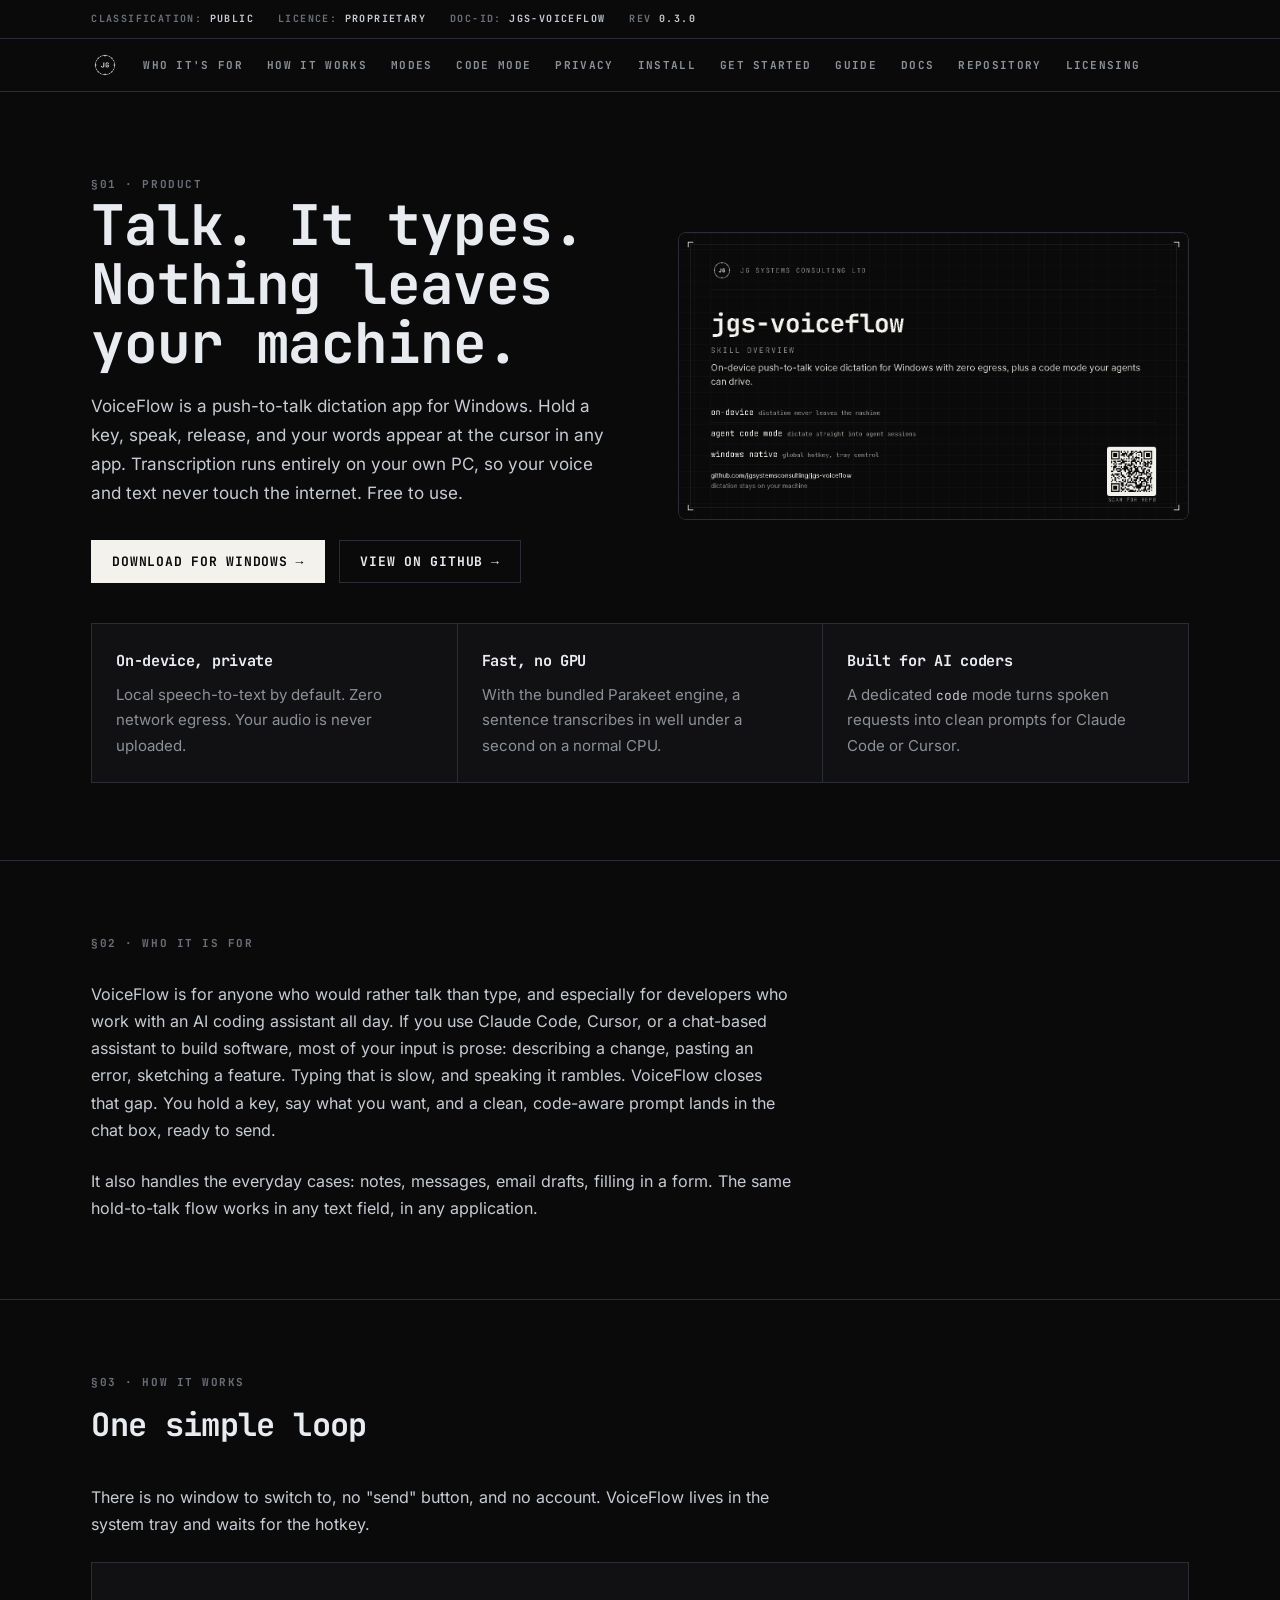
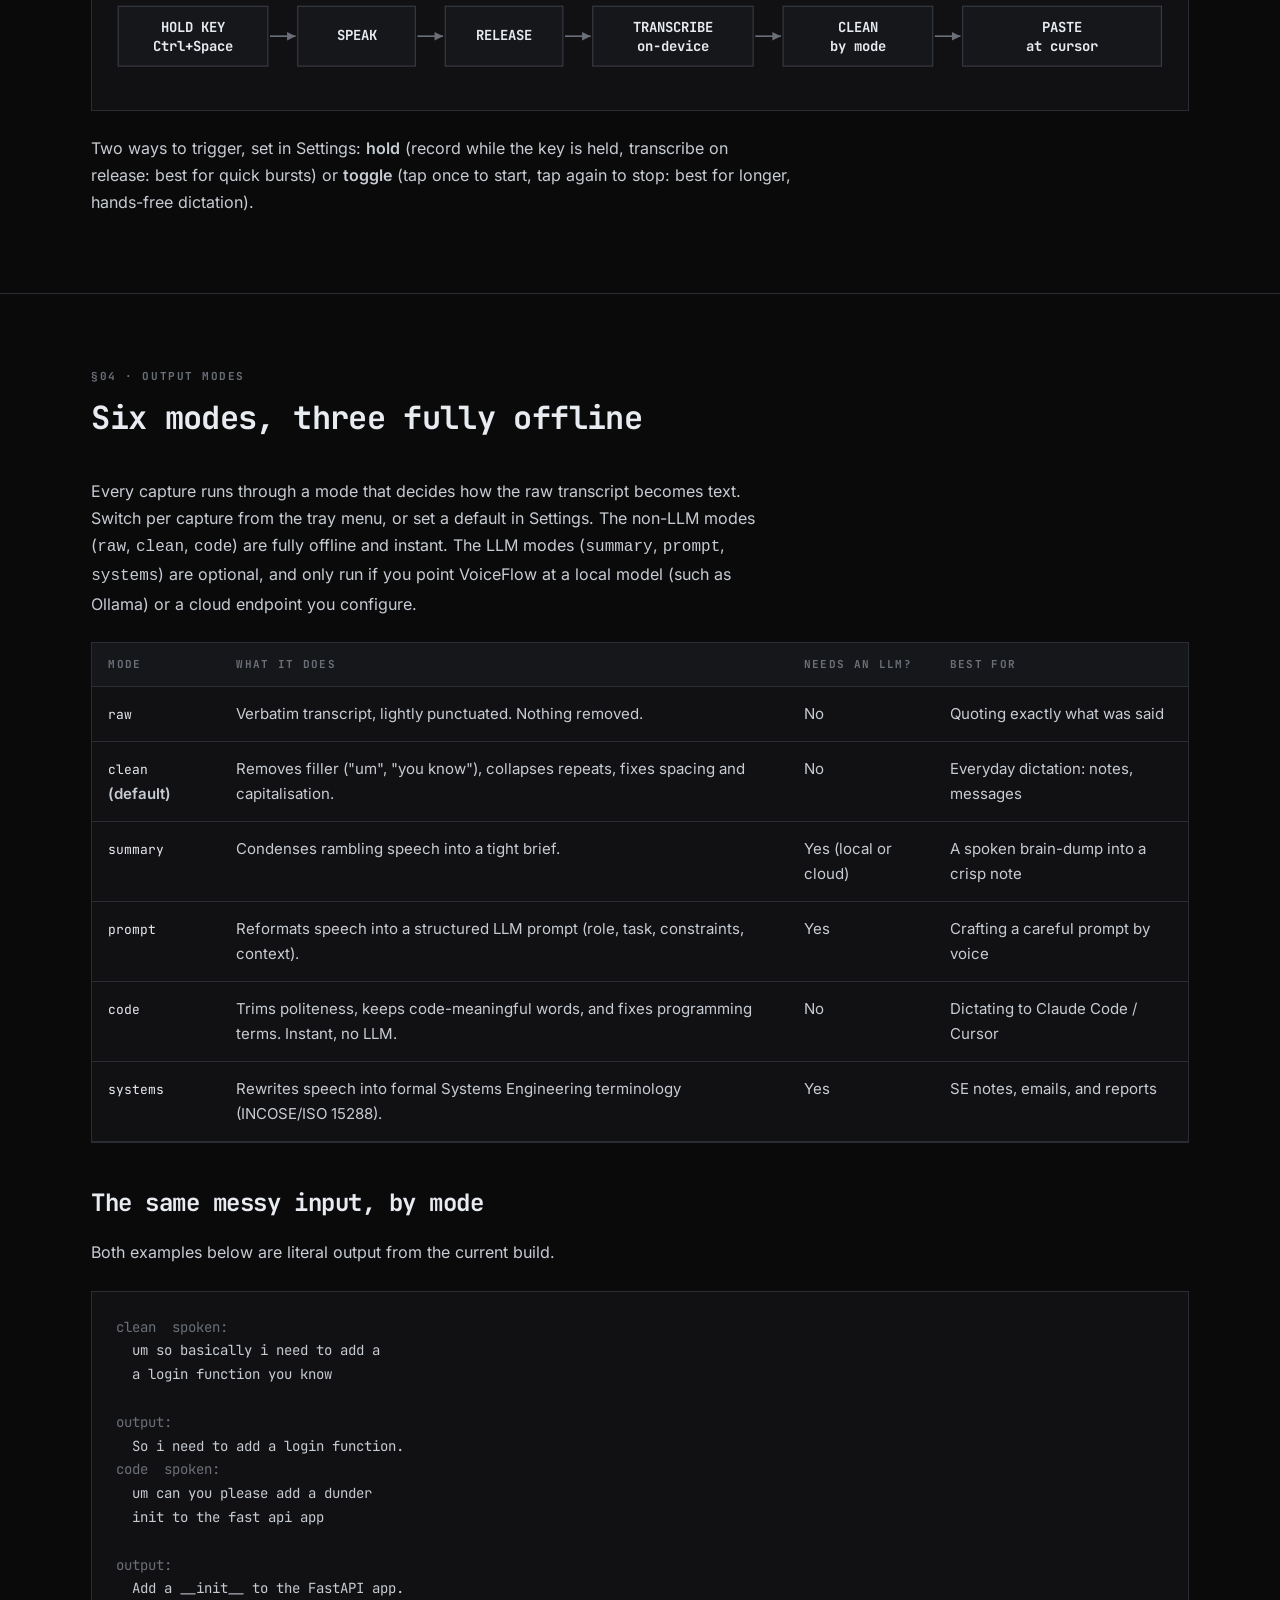
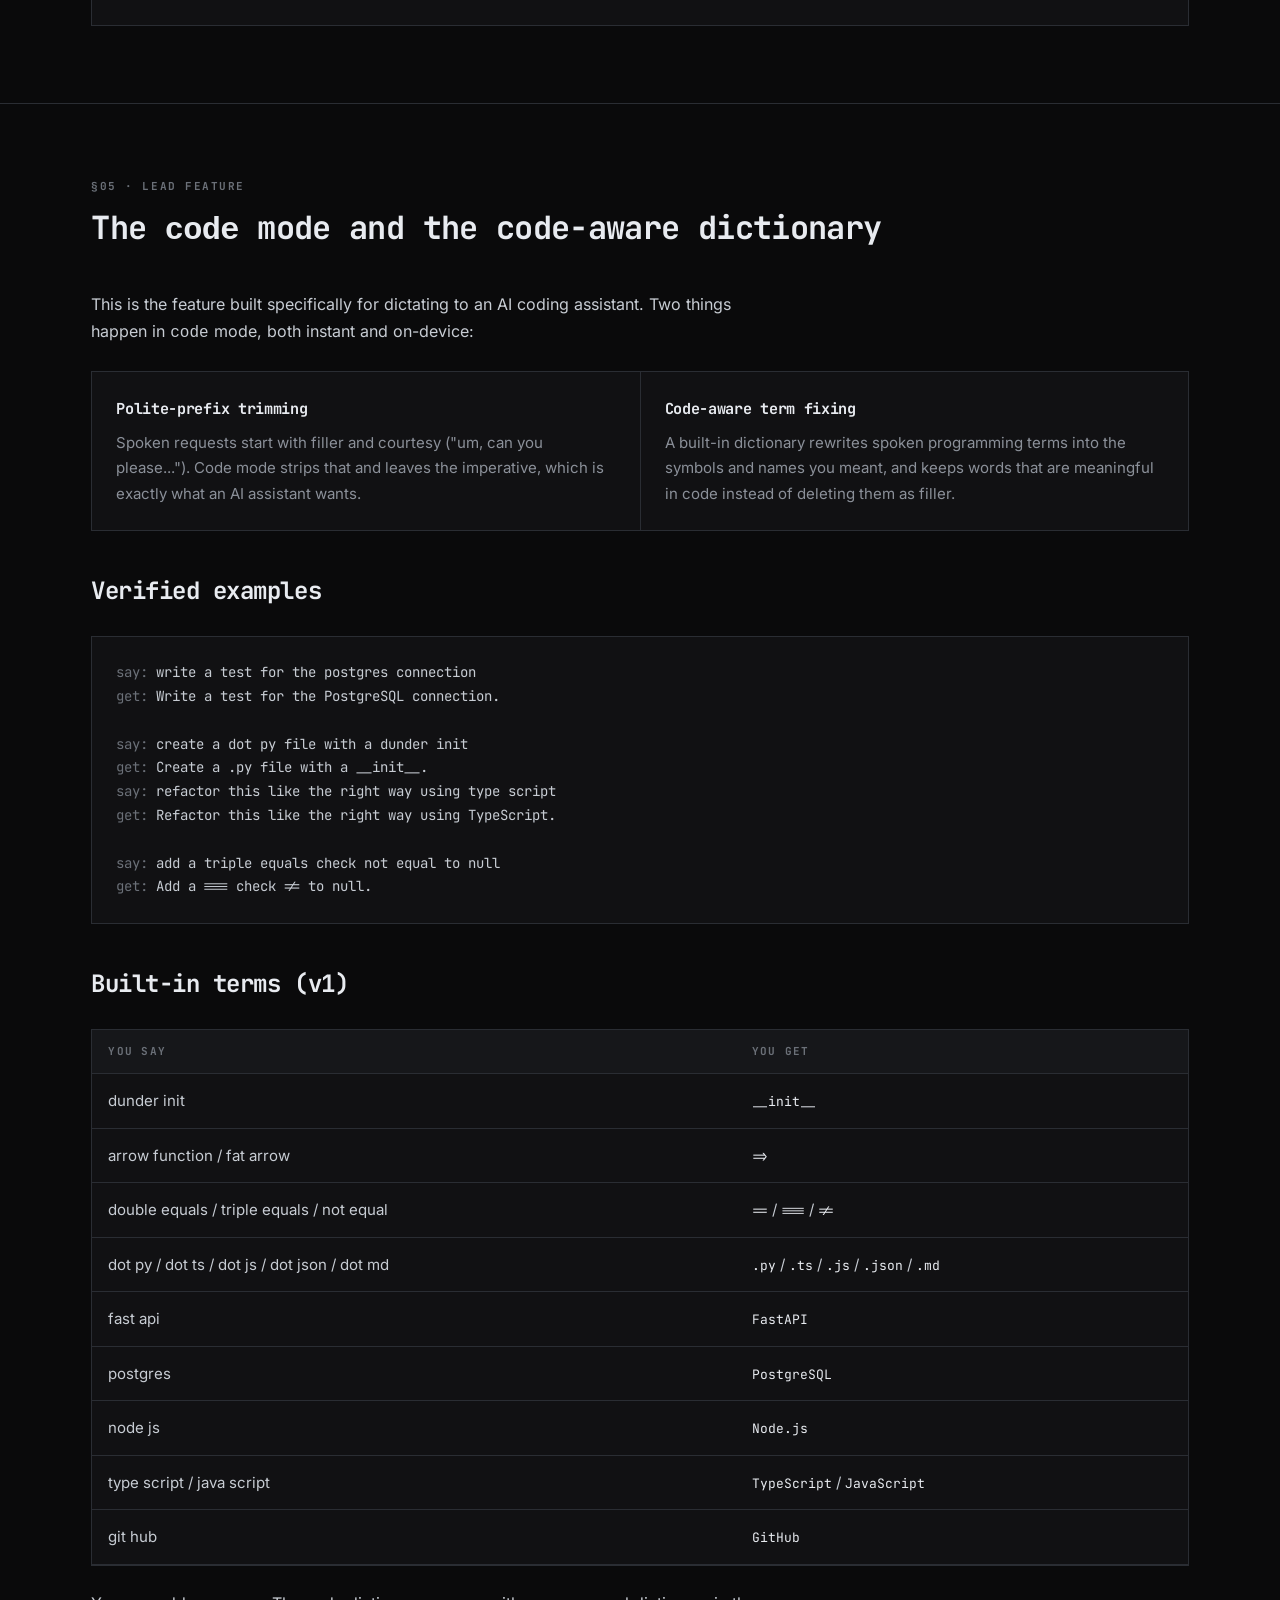
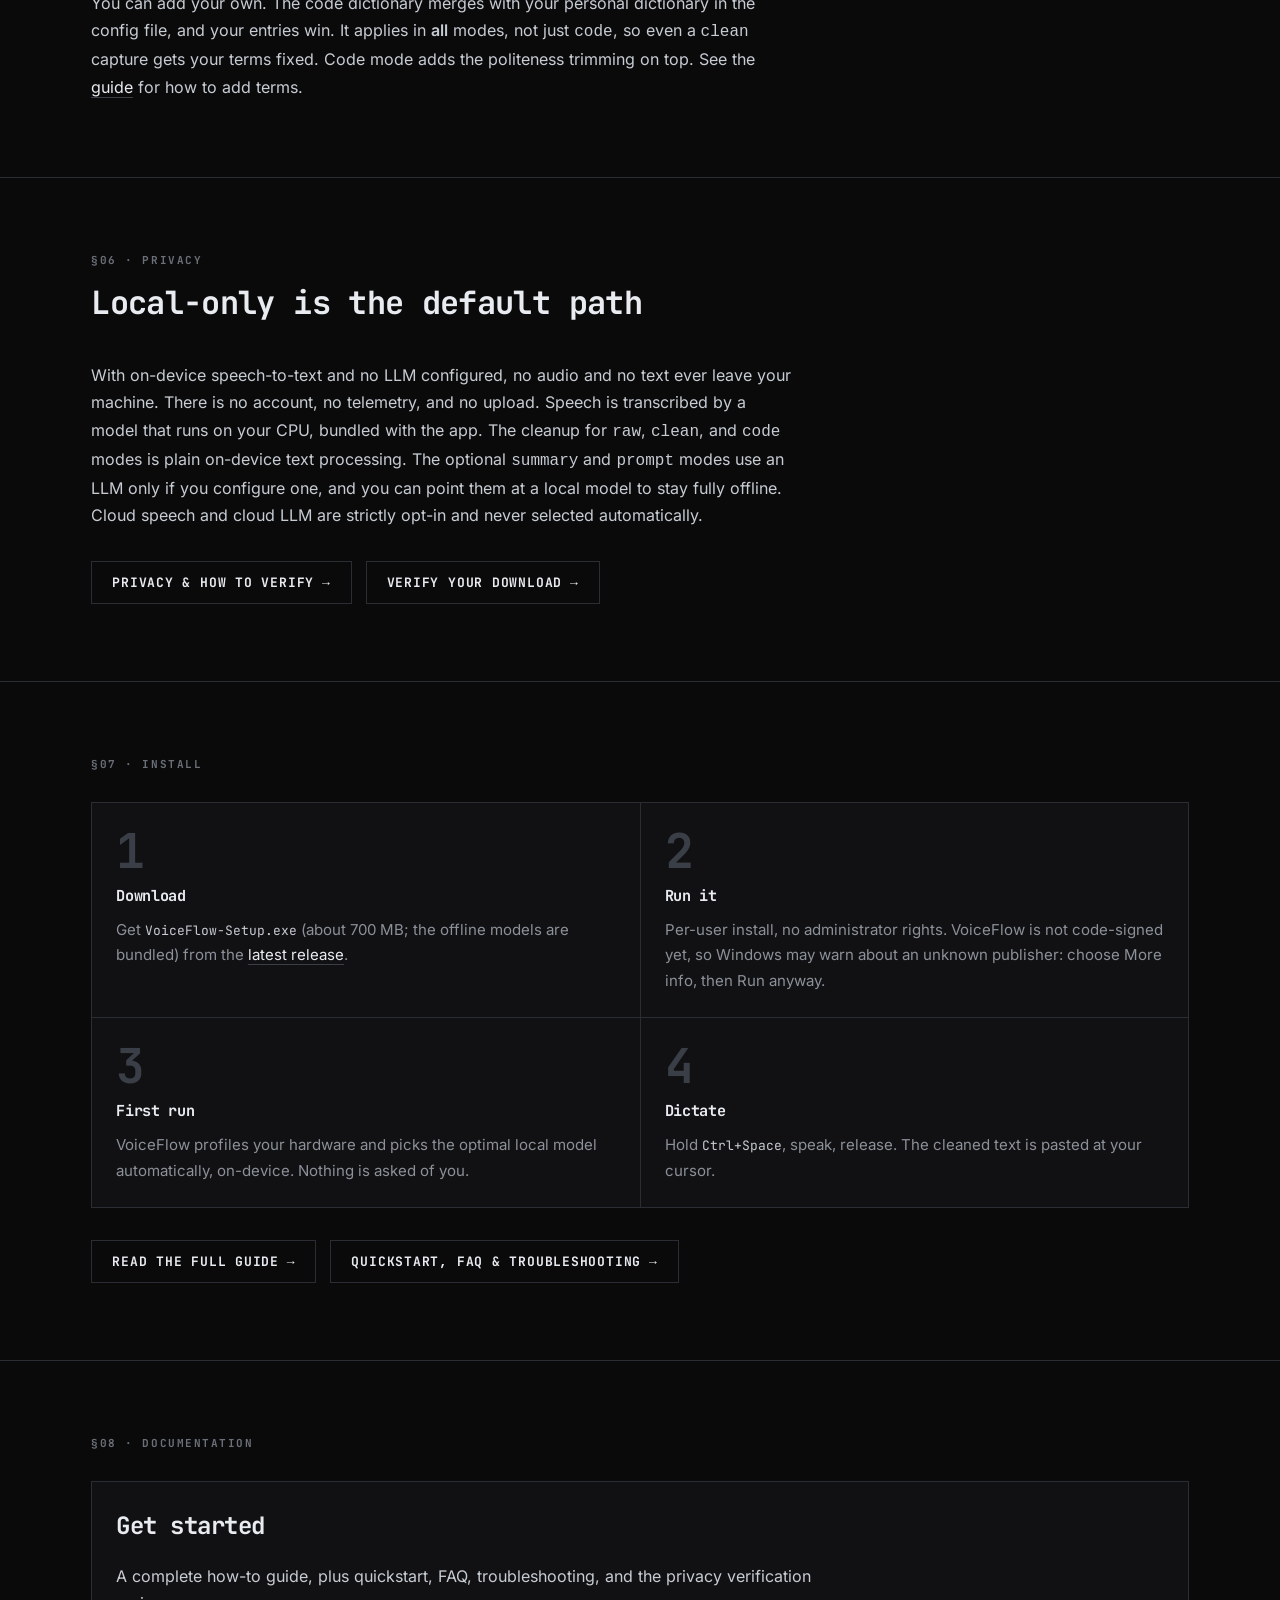
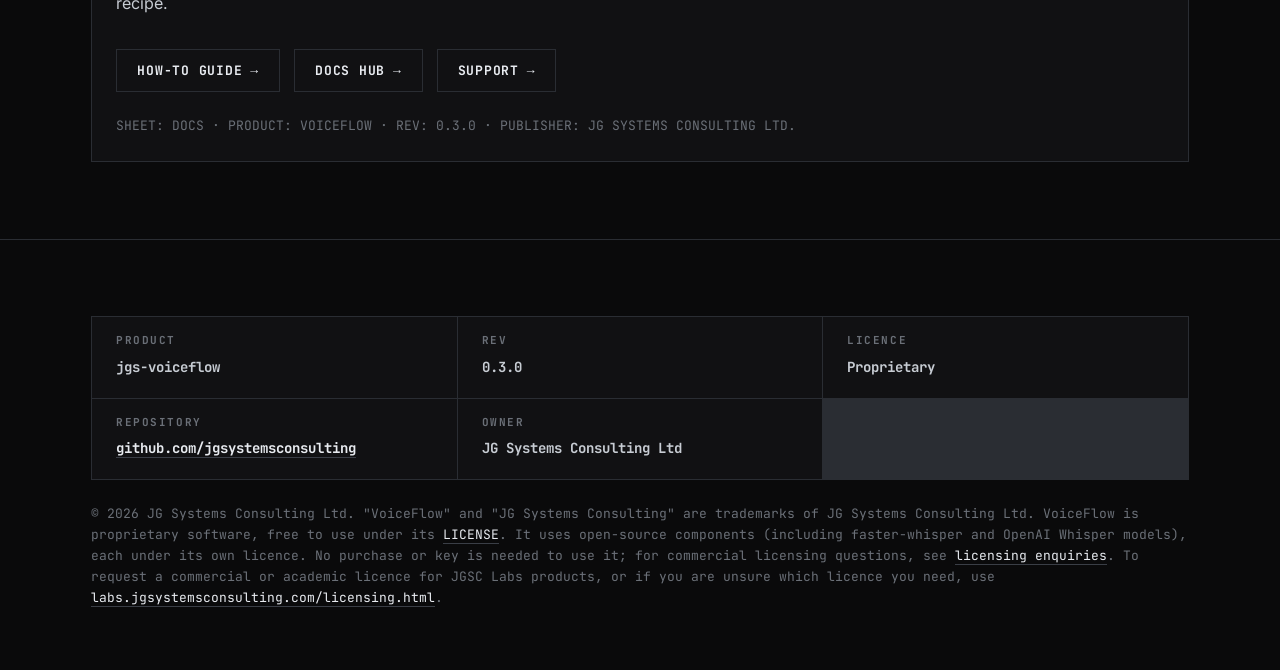
==== commit 9519496e: "feat(site): brand emblem in navigation" ====
--- a/docs/index.html
+++ b/docs/index.html
@@ -62,6 +62,7 @@
 </div></header>
 
 <nav class="site" aria-label="Site"><div class="wrap">
+  <a class="brand" href="index.html" aria-label="JG Systems Consulting home"><img src="images/jgs-emblem.png" alt="" width="28" height="28"></a>
   <a href="#who">Who it's for</a>
   <a href="#how-it-works">How it works</a>
   <a href="#modes">Modes</a>
--- a/docs/site.css
+++ b/docs/site.css
@@ -63,6 +63,8 @@
 nav.site .wrap{display:flex;flex-wrap:wrap;align-items:center;gap:.75rem 1.5rem;padding-top:12px;padding-bottom:12px;}
 nav.site a{font:700 .6875rem/1 var(--mono);letter-spacing:.12em;text-transform:uppercase;border:0;color:var(--mute-2);}
 nav.site a:hover{color:var(--text-hi);}
+.brand{display:inline-flex;align-items:center;}
+.brand img{display:block;}
 table.data{width:100%;border-collapse:collapse;font-size:.9375rem;}
 table.data th,table.data td{text-align:left;vertical-align:top;padding:14px 16px;border-bottom:1px solid var(--line);color:var(--mute-2);}
 table.data th{font:700 .6875rem/1.4 var(--mono);letter-spacing:.12em;text-transform:uppercase;color:var(--mute);background:var(--ink-3);}
